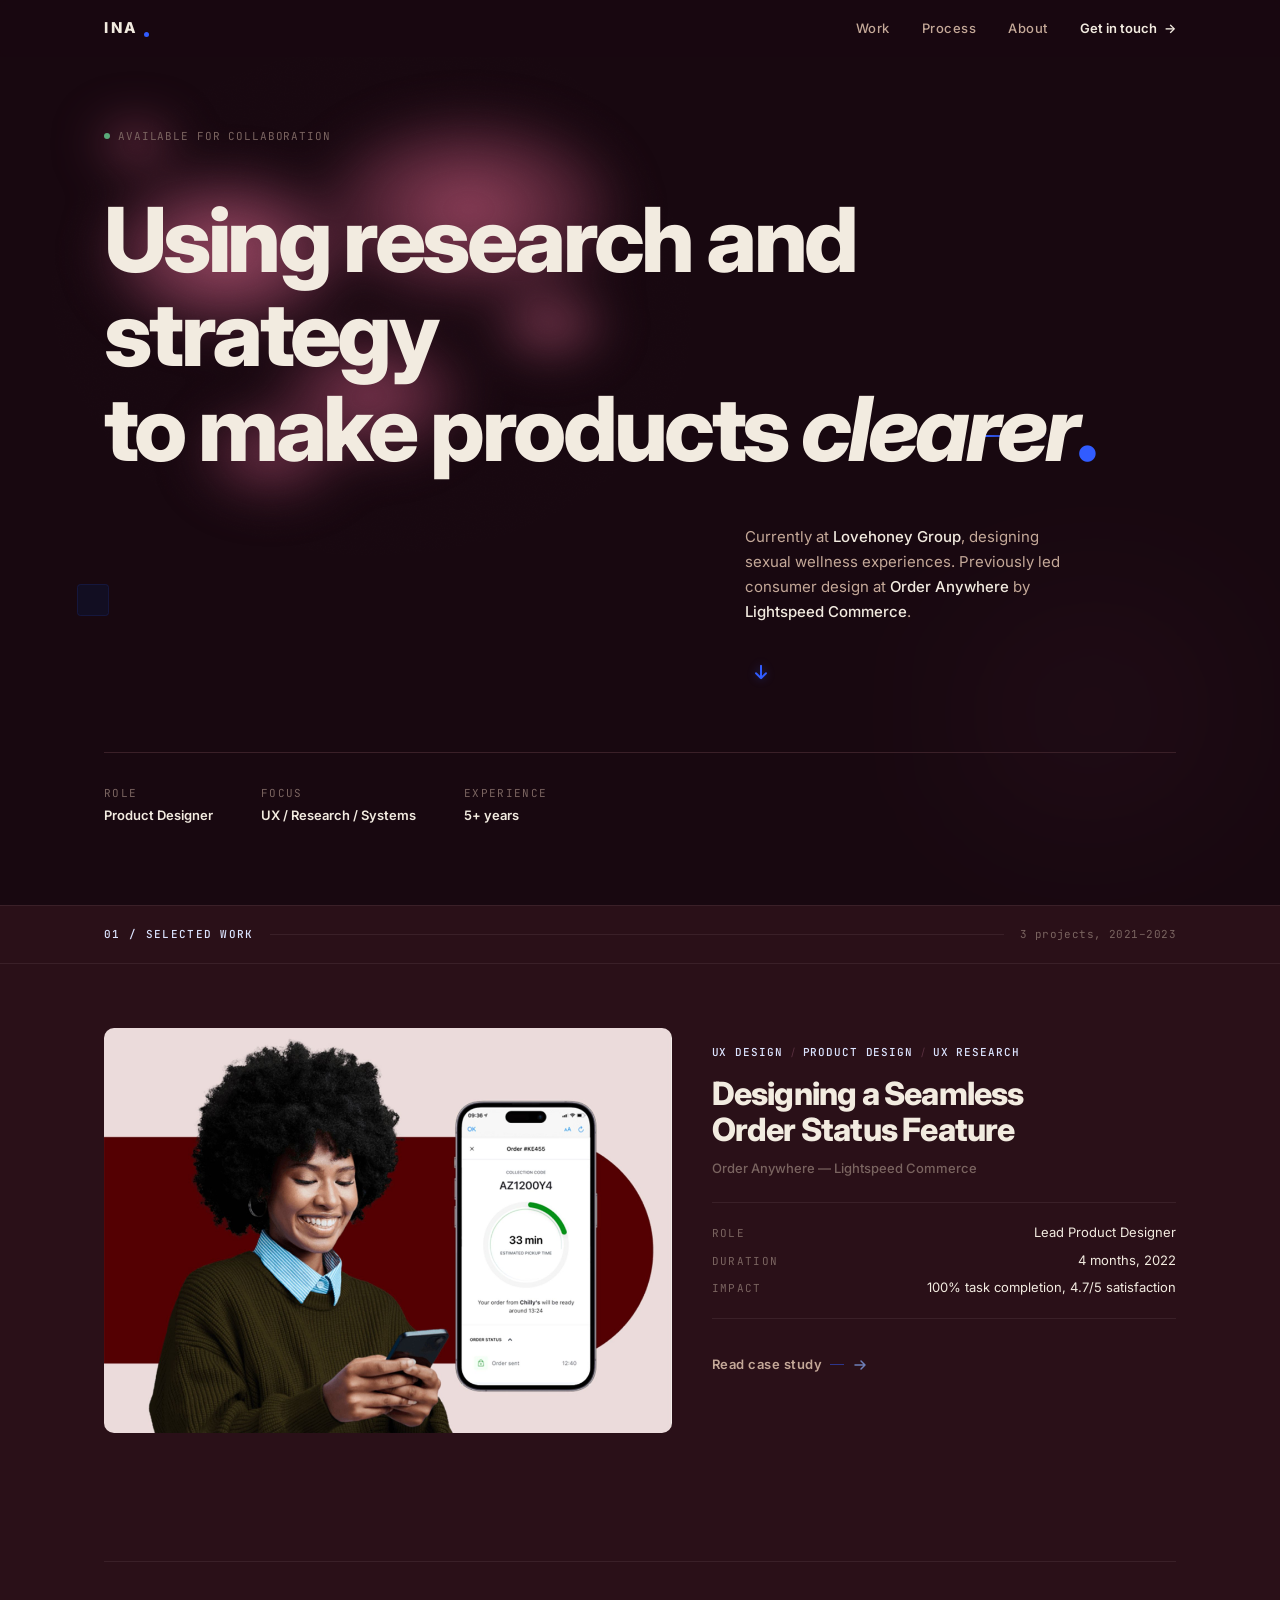
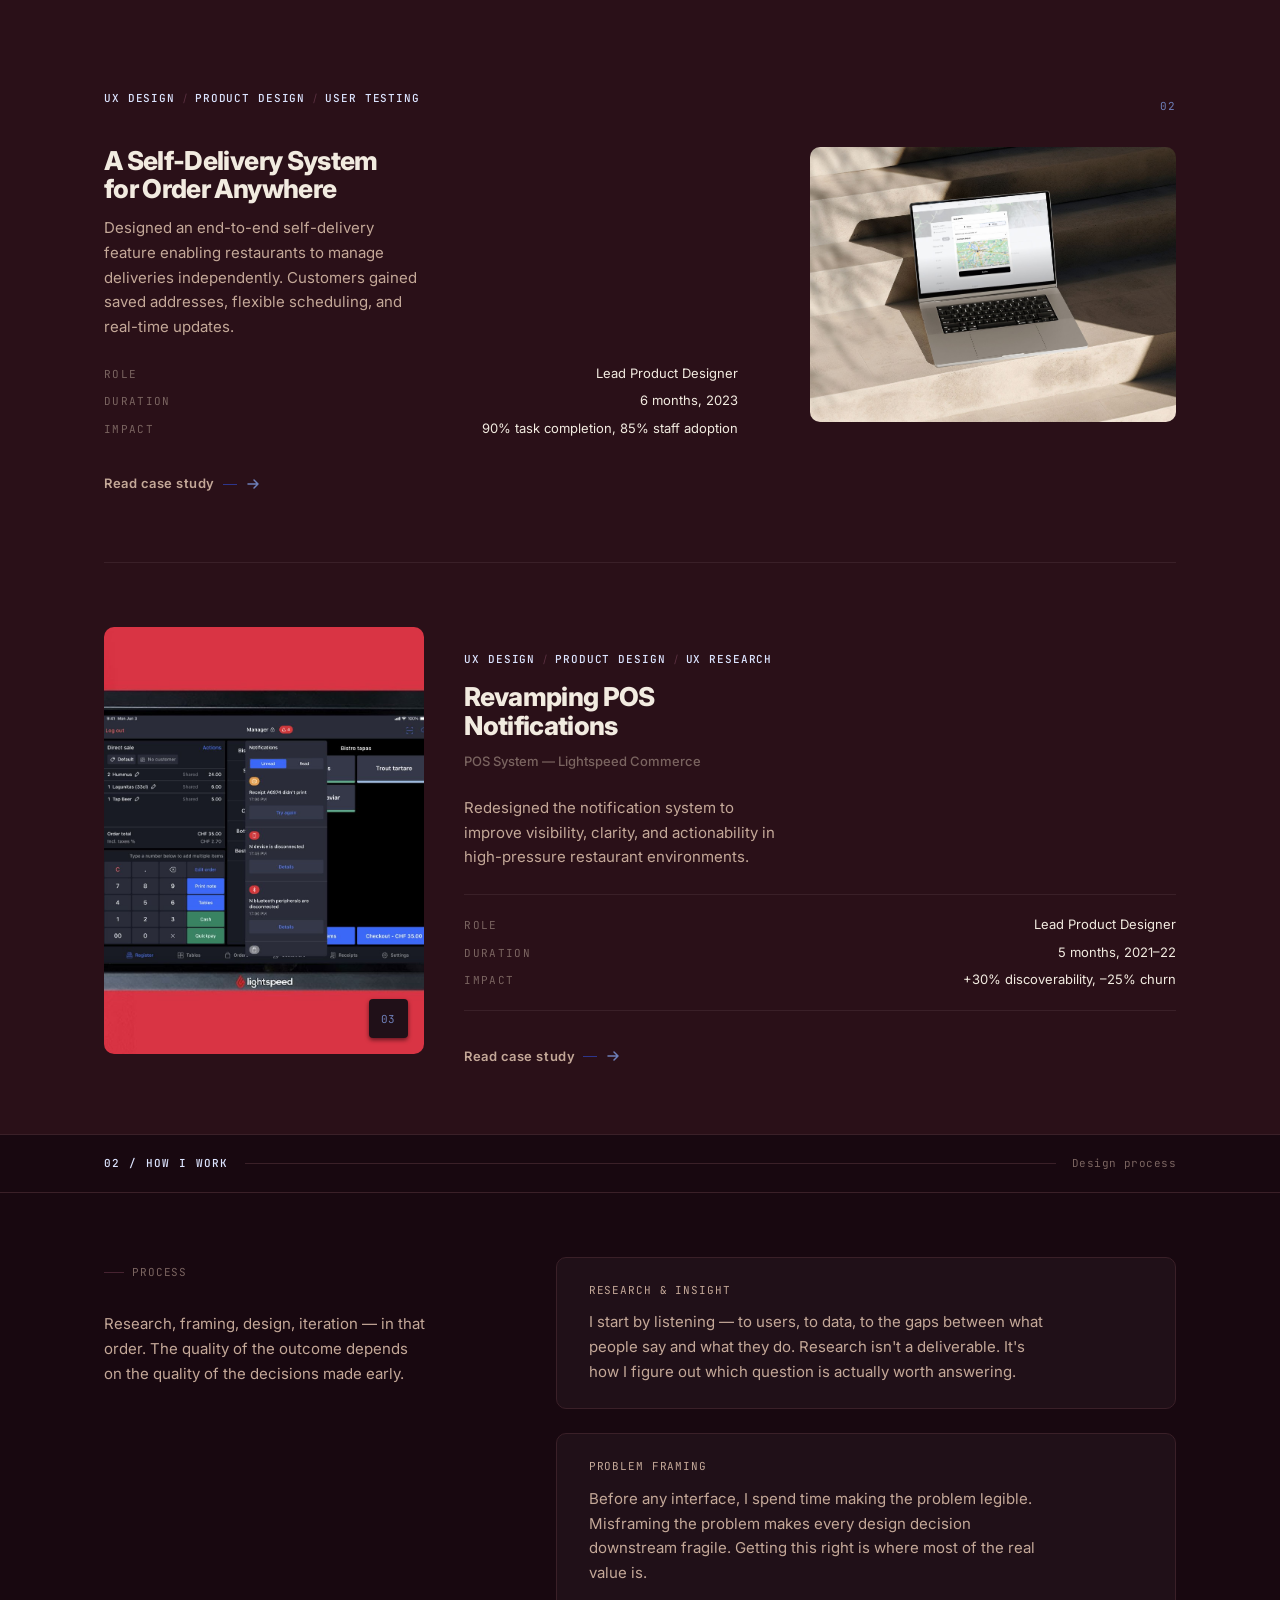
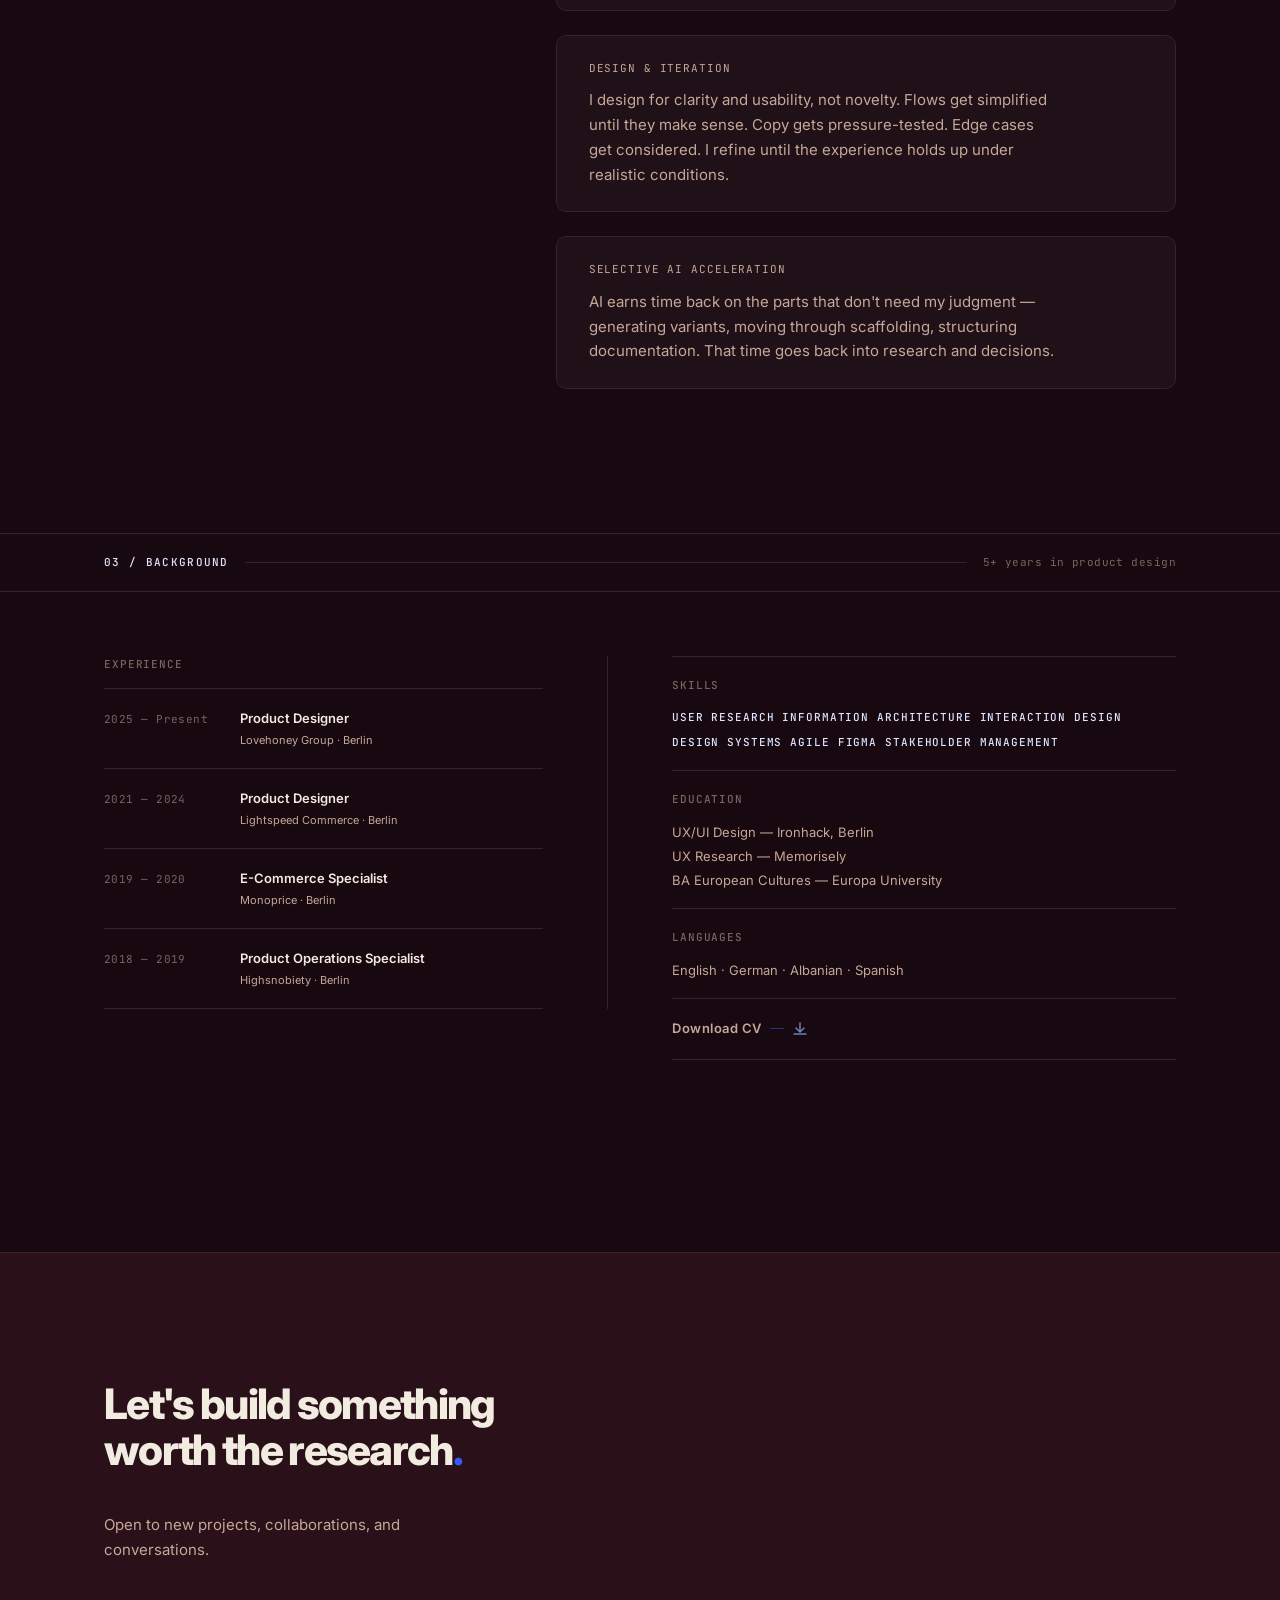
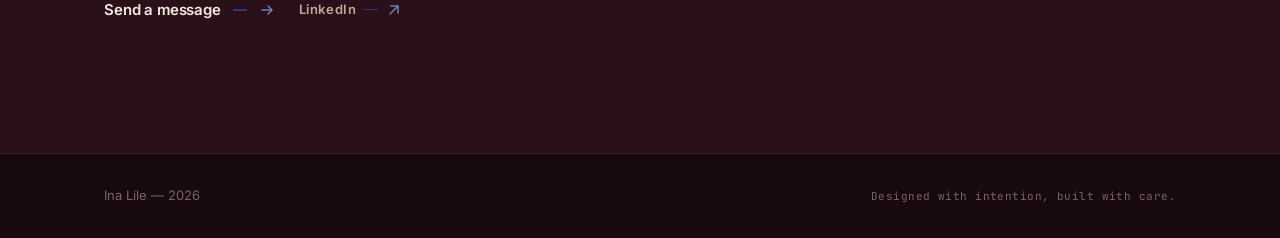
==== index.html @ 91d68808 "Improve floater visibility and restyle logo to uppercase with trailing dot - Boost opacity on tab, c" ====
<!DOCTYPE html>
<html lang="en">
<head>
  <meta charset="UTF-8" />
  <meta name="viewport" content="width=device-width, initial-scale=1.0" />
  <title>ina lile</title>
  <link rel="icon" href="data:image/svg+xml,<svg xmlns='http://www.w3.org/2000/svg' viewBox='0 0 32 32'><circle cx='16' cy='16' r='15' fill='%23315CFF'/></svg>" />
  <link rel="apple-touch-icon" href="assets/favicon.svg" />
  <link rel="stylesheet" href="css/design-system.css" />
  <link rel="stylesheet" href="css/components.css" />
  <link rel="stylesheet" href="css/layout.css" />
  <link rel="stylesheet" href="css/animations.css" />
  <link rel="preconnect" href="https://fonts.googleapis.com" />
  <link rel="preconnect" href="https://fonts.gstatic.com" crossorigin />
  <link href="https://fonts.googleapis.com/css2?family=Inter:wght@400;500;600;700;800&family=JetBrains+Mono:wght@400;500&display=swap" rel="stylesheet" />
</head>
<body>
  <!-- ============================================ -->
  <!-- NAVIGATION                                   -->
  <!-- ============================================ -->
  <nav class="nav" id="nav">
    <div class="nav__inner container">
      <a href="#hero" class="nav__logo">INA<span class="nav__logo-dot" aria-hidden="true"></span></a>
      <button class="nav__toggle" id="navToggle" aria-label="Toggle menu" aria-expanded="false">
        <span class="nav__toggle-bar"></span>
        <span class="nav__toggle-bar"></span>
        <span class="nav__toggle-bar"></span>
      </button>
      <ul class="nav__links" id="navLinks">
        <li><a href="#work" class="nav__link">Work</a></li>
        <li><a href="#workflow" class="nav__link">Process</a></li>
        <li><a href="#about" class="nav__link">About</a></li>
        <li><button class="nav__link nav__link--cta" id="navGetInTouch" type="button">Get in touch <span class="nav__arrow">&rarr;</span></button></li>
      </ul>
    </div>
  </nav>

  <!-- ============================================ -->
  <!-- HERO — Editorial Opening Spread              -->
  <!-- ============================================ -->
  <section class="hero" id="hero">
    <!-- Floating editorial elements — hero -->
    <div class="floater floater--strip" style="top: 48%; right: 18%;" data-parallax="0.5" aria-hidden="true"></div>
    <div class="floater floater--chip" style="bottom: 32%; left: 6%;" data-parallax="0.25" aria-hidden="true"></div>
    <!-- Primary atmospheric stain lives in .hero::before (layout.css) — part of the surface -->
    <!-- Secondary: faint tonal presence, lower-right, very restrained -->
    <div class="floater atm-bloom atm-bloom--secondary" style="bottom: 8%; right: 2%;" data-parallax="0.06" aria-hidden="true"></div>

    <div class="container hero__layout">

      <div class="hero__marker animate-in">
        <span class="hero__marker-dot"></span>
        <span>Available for collaboration</span>
      </div>

      <h1 class="hero__title animate-in" data-delay="1">
        Using research and strategy
        <br>to make products <em class="hero__em">clearer</em><span class="hero__punct">.</span>
      </h1>

      <div class="hero__aside animate-in" data-delay="2">
        <p class="hero__context">Currently at <span class="hero__company">Lovehoney Group</span>, designing sexual wellness experiences. Previously led consumer design at <span class="hero__company">Order Anywhere</span> by <span class="hero__company">Lightspeed Commerce</span>.</p>
        <div class="hero__cta">
          <a href="#work" class="cta-primary cta-primary--solo" aria-label="View work">
            <svg width="20" height="20" viewBox="0 0 16 16" fill="none"><path d="M3 8h10M9 4l4 4-4 4" stroke="currentColor" stroke-width="1.5" stroke-linecap="round" stroke-linejoin="round"/></svg>
          </a>
        </div>
      </div>

      <div class="hero__meta animate-in" data-delay="3">
        <div class="hero__meta-item">
          <span class="hero__meta-label">Role</span>
          <span class="hero__meta-value">Product Designer</span>
        </div>
        <div class="hero__meta-item">
          <span class="hero__meta-label">Focus</span>
          <span class="hero__meta-value">UX / Research / Systems</span>
        </div>
        <div class="hero__meta-item">
          <span class="hero__meta-label">Experience</span>
          <span class="hero__meta-value">5+ years</span>
        </div>
      </div>
    </div>
  </section>

  <!-- ============================================ -->
  <!-- SELECTED WORK                                -->
  <!-- ============================================ -->
  <section class="work" id="work" style="position: relative;">
    <!-- Floating editorial elements — work section -->
    <div class="floater floater--card" style="top: 10%; right: 6%;" data-parallax="0.3" aria-hidden="true"></div>
    <div class="floater floater--tab" style="top: 45%; left: 4%;" data-parallax="0.4" aria-hidden="true">ref.02</div>
    <!-- Atmospheric stain — work section -->
    <div class="floater atm-bloom atm-bloom--sm" style="bottom: 12%; right: -10%;" data-parallax="0.10" aria-hidden="true"></div>
    <div class="floater floater--strip" style="top: 22%; left: 2%;" data-parallax="0.45" aria-hidden="true"></div>
    <div class="floater floater--chip" style="bottom: 40%; right: 4%;" data-parallax="0.2" aria-hidden="true"></div>
    <div class="floater floater--caption" style="top: 68%; right: 5%;" data-parallax="0.3" aria-hidden="true">design / research<br>2021–2023</div>

    <!-- Section label — editorial divider -->
    <div class="section-rule">
      <div class="container section-rule__inner">
        <span class="section-rule__label">01 / Selected Work</span>
        <span class="section-rule__line"></span>
        <span class="section-rule__note">3 projects, 2021–2023</span>
      </div>
    </div>

    <!-- PROJECT A — Featured poster entry (Order Status) -->
    <div class="container">
      <article class="project project--poster animate-in" id="case-order-status">
        <div class="project__image-frame">
          <img src="assets/order-status-cover.jpg" alt="Order Status feature cover" class="project__img" loading="lazy" />
        </div>
        <div class="project__caption">
          <div class="project__taxonomy">
            <span class="tax">UX Design</span>
            <span class="tax-sep">/</span>
            <span class="tax">Product Design</span>
            <span class="tax-sep">/</span>
            <span class="tax">UX Research</span>
          </div>
          <h3 class="project__title">Designing a Seamless
            <br>Order Status Feature</h3>
          <p class="project__product">Order Anywhere — Lightspeed Commerce</p>
          <div class="project__data">
            <div class="project__data-row">
              <span class="project__data-key">Role</span>
              <span class="project__data-val">Lead Product Designer</span>
            </div>
            <div class="project__data-row">
              <span class="project__data-key">Duration</span>
              <span class="project__data-val">4 months, 2022</span>
            </div>
            <div class="project__data-row">
              <span class="project__data-key">Impact</span>
              <span class="project__data-val">100% task completion, 4.7/5 satisfaction</span>
            </div>
          </div>
          <button class="cta-read" data-case="order-status">
            <span>Read case study</span>
            <span class="cta-read__rule" aria-hidden="true"></span>
            <svg width="16" height="16" viewBox="0 0 16 16" fill="none"><path d="M3 8h10M9 4l4 4-4 4" stroke="currentColor" stroke-width="1.5" stroke-linecap="round" stroke-linejoin="round"/></svg>
          </button>
        </div>
      </article>
    </div>

    <div class="container"><hr class="rule" /></div>

    <!-- Tonal band — archive entries -->
    <div class="band">
      <div class="container">

        <!-- PROJECT B — Archive entry (Self-Delivery) -->
        <article class="project project--archive animate-in" id="case-self-delivery">
          <div class="project__archive-header">
            <div class="project__taxonomy">
              <span class="tax">UX Design</span>
              <span class="tax-sep">/</span>
              <span class="tax">Product Design</span>
              <span class="tax-sep">/</span>
              <span class="tax">User Testing</span>
            </div>
            <span class="project__index">02</span>
          </div>
          <div class="project__archive-body">
            <div class="project__archive-text">
              <h3 class="project__title project__title--md">A Self-Delivery System
                <br>for Order Anywhere</h3>
              <p class="project__summary">Designed an end-to-end self-delivery feature enabling restaurants to manage deliveries independently. Customers gained saved addresses, flexible scheduling, and real-time updates.</p>
              <div class="project__data project__data--inline">
                <div class="project__data-row">
                  <span class="project__data-key">Role</span>
                  <span class="project__data-val">Lead Product Designer</span>
                </div>
                <div class="project__data-row">
                  <span class="project__data-key">Duration</span>
                  <span class="project__data-val">6 months, 2023</span>
                </div>
                <div class="project__data-row">
                  <span class="project__data-key">Impact</span>
                  <span class="project__data-val">90% task completion, 85% staff adoption</span>
                </div>
              </div>
              <button class="cta-read" data-case="self-delivery">
                <span>Read case study</span>
                <span class="cta-read__rule" aria-hidden="true"></span>
                <svg width="16" height="16" viewBox="0 0 16 16" fill="none"><path d="M3 8h10M9 4l4 4-4 4" stroke="currentColor" stroke-width="1.5" stroke-linecap="round" stroke-linejoin="round"/></svg>
              </button>
            </div>
            <div class="project__archive-image">
              <img src="assets/self-delivery-cover.jpg" alt="Self-delivery system cover" class="project__img" loading="lazy" />
            </div>
          </div>
        </article>

        <hr class="rule" />

        <!-- PROJECT C — Editorial offset entry (POS Notifications) -->
        <article class="project project--editorial animate-in" id="case-pos-notifications">
          <div class="project__editorial-image">
            <img src="assets/pos-notifications-cover.jpg" alt="POS notifications redesign cover" class="project__img" loading="lazy" />
            <div class="project__editorial-overlay">
              <span class="project__index">03</span>
            </div>
          </div>
          <div class="project__editorial-content">
            <div class="project__taxonomy">
              <span class="tax">UX Design</span>
              <span class="tax-sep">/</span>
              <span class="tax">Product Design</span>
              <span class="tax-sep">/</span>
              <span class="tax">UX Research</span>
            </div>
            <h3 class="project__title project__title--md">Revamping POS
              <br>Notifications</h3>
            <p class="project__product">POS System — Lightspeed Commerce</p>
            <p class="project__summary">Redesigned the notification system to improve visibility, clarity, and actionability in high-pressure restaurant environments.</p>
            <div class="project__data">
              <div class="project__data-row">
                <span class="project__data-key">Role</span>
                <span class="project__data-val">Lead Product Designer</span>
              </div>
              <div class="project__data-row">
                <span class="project__data-key">Duration</span>
                <span class="project__data-val">5 months, 2021–22</span>
              </div>
              <div class="project__data-row">
                <span class="project__data-key">Impact</span>
                <span class="project__data-val">+30% discoverability, –25% churn</span>
              </div>
            </div>
            <button class="cta-read" data-case="pos-notifications">
              <span>Read case study</span>
              <span class="cta-read__rule" aria-hidden="true"></span>
              <svg width="16" height="16" viewBox="0 0 16 16" fill="none"><path d="M3 8h10M9 4l4 4-4 4" stroke="currentColor" stroke-width="1.5" stroke-linecap="round" stroke-linejoin="round"/></svg>
            </button>
          </div>
        </article>

      </div>
    </div>
  </section>

  <!-- ============================================ -->
  <!-- CASE STUDY MODALS                            -->
  <!-- ============================================ -->
  <!-- Order Status Case Study -->
  <div class="modal" id="modal-order-status" aria-hidden="true">
    <div class="modal__backdrop"></div>
    <div class="modal__container">
      <!-- Cover Image -->
      <div class="case-study__cover">
        <img src="assets/order-status-cover.jpg" alt="Order Status feature cover showing mobile ordering interface" loading="lazy" />
      </div>
      <button class="modal__close" aria-label="Close">
        <svg width="24" height="24" viewBox="0 0 24 24" fill="none"><path d="M18 6L6 18M6 6l12 12" stroke="currentColor" stroke-width="2" stroke-linecap="round"/></svg>
      </button>
      <article class="case-study">
        <header class="case-study__header">
          <div class="case-study__header-tags">
            <span class="tag tag--pink">UX Design</span>
            <span class="tag tag--blue">Product Design</span>
            <span class="tag tag--neutral">UX Research</span>
            <span class="tag tag--neutral">User Testing</span>
          </div>
          <h2 class="case-study__title">Designing a Seamless 'Order Status' Feature</h2>
          <p class="case-study__product">Order Anywhere — Lightspeed Commerce</p>
          <div class="case-study__meta-grid">
            <div class="case-study__meta-item">
              <span class="case-study__meta-label">Role</span>
              <span class="case-study__meta-value">Lead Product Designer</span>
            </div>
            <div class="case-study__meta-item">
              <span class="case-study__meta-label">Timeline</span>
              <span class="case-study__meta-value">4 months (Mar–Jul 2022)</span>
            </div>
          </div>
        </header>

        <section class="case-study__section">
          <h3 class="case-study__section-title">
            <span class="case-study__section-mark" aria-hidden="true"></span> Project Overview
          </h3>
          <div class="case-study__card">
            <p>The Order Anywhere platform lacked an intuitive way to communicate order status for table orders and pickups. Customers were frustrated with limited updates via email, leading to uncertainty and frequent inquiries. The new Order Status feature provides customers with clear, estimated order updates directly through the platform, enhancing transparency and confidence in the ordering process.</p>
            <h4>Key Goals</h4>
            <ul class="case-study__findings">
              <li>Provide clear order updates to reduce uncertainty.</li>
              <li>Enable users to track their order status via intuitive visual indicators.</li>
              <li>Improve operational efficiency by dynamically aligning updates with merchant-entered data.</li>
            </ul>
            <p><strong>Why This Matters:</strong> Empowering customers with timely updates builds trust, enhances the ordering experience, and drives satisfaction.</p>
          </div>
        </section>

        <section class="case-study__section">
          <h3 class="case-study__section-title">
            <span class="case-study__section-mark" aria-hidden="true"></span> Problem Statement
          </h3>
          <div class="case-study__card">
            <p>Customers struggled with uncertainty about their order status due to vague email updates that were often delayed or overlooked. This lack of transparency led to customer dissatisfaction and operational inefficiencies, with staff handling frequent inquiries about order readiness.</p>
          </div>
        </section>

        <section class="case-study__section">
          <h3 class="case-study__section-title">
            <span class="case-study__section-mark" aria-hidden="true"></span> How Might We
          </h3>
          <div class="case-study__card case-study__card--accent">
            <p><em>How might we design an intuitive, estimate-based Order Status feature that provides clarity and transparency for customers and improves restaurant operational efficiency?</em></p>
          </div>
        </section>

        <section class="case-study__section">
          <h3 class="case-study__section-title">
            <span class="case-study__section-mark" aria-hidden="true"></span> Research
          </h3>
          <div class="case-study__card">
            <p>To ensure a consumer-centered design process, the following methodologies were employed:</p>
            <div class="case-study__process-grid">
              <div class="process-step">
                <span class="process-step__number">01</span>
                <h4 class="process-step__title">Semi-Structured Interviews</h4>
                <p>Conducted one-on-one interviews with 10 participants representing regular users of table ordering and pickup services. Allowed for in-depth exploration of user pain points, behaviors, and expectations while providing flexibility to probe specific areas of interest.</p>
              </div>
              <div class="process-step">
                <span class="process-step__number">02</span>
                <h4 class="process-step__title">Behavioral Analysis</h4>
                <p>Observed user interaction patterns with existing order status systems through contextual scenarios. Helped identify gaps in current solutions, such as delayed email notifications or unclear status indicators, and provided insights into natural user behavior.</p>
              </div>
            </div>
          </div>
          <div class="case-study__insights">
            <h4 class="case-study__insights-title">Key Insights</h4>
            <ul class="case-study__insights-list">
              <li><strong>Frustration with Uncertainty:</strong> Users felt anxious about not knowing when their orders would be ready, particularly during busy hours. Many cited that delayed or missed email notifications worsened their experience.</li>
              <li><strong>Preference for In-Platform Updates:</strong> Participants preferred receiving updates directly on the ordering platform rather than relying on email. Notifications with estimated timelines were favored to reduce inquiries and provide clarity.</li>
              <li><strong>Simplicity and Transparency:</strong> Clear visual indicators, such as progress bars or status labels, were widely requested. Users valued concise, approachable language like "approx. 15 minutes" to manage expectations.</li>
            </ul>
          </div>
        </section>

        <section class="case-study__section">
          <h3 class="case-study__section-title">
            <span class="case-study__section-mark" aria-hidden="true"></span> Competitor Analysis
          </h3>
          <div class="case-study__card">
            <p>This SWOT analysis focuses on the order status feature for it is critical to customer satisfaction, operational efficiency, and competitive differentiation in the food delivery market.</p>
          </div>
          <div class="case-study__image">
            <img src="assets/order-status-competitor.jpg" alt="SWOT competitor analysis of order status features across food delivery platforms" loading="lazy" />
          </div>
        </section>

        <section class="case-study__section">
          <h3 class="case-study__section-title">
            <span class="case-study__section-mark" aria-hidden="true"></span> User Flow Mapping
          </h3>
          <div class="case-study__card">
            <p>Mapped the user flow for table orders and pickups, focusing on:</p>
            <ul class="case-study__findings">
              <li><strong>Order Confirmation:</strong> Customer receives estimated time for preparation.</li>
              <li><strong>Preparation Stage:</strong> Progress bar updates based on milestones.</li>
              <li><strong>Ready for Pickup/Table:</strong> Clear notification when the order is ready.</li>
            </ul>
          </div>
          <div class="case-study__image">
            <img src="assets/order-status-userflow.png" alt="User flow mapping for order status tracking" loading="lazy" />
          </div>
        </section>

        <section class="case-study__section">
          <h3 class="case-study__section-title">
            <span class="case-study__section-mark" aria-hidden="true"></span> Hi-Fi Designs
          </h3>
          <div class="case-study__image">
            <img src="assets/order-status-hifi.png" alt="Order Status hi-fi screens showing in-platform progress indicators" loading="lazy" />
          </div>
          <p class="case-study__image-caption">Order Status within the platform</p>
          <div class="case-study__image">
            <img src="assets/order-status-email.png" alt="Order status email notification designs" loading="lazy" />
          </div>
          <p class="case-study__image-caption">Email Notifications</p>
          <div class="case-study__card case-study__card--accent">
            <h4>How Research Shaped Design Goals</h4>
            <ul class="case-study__findings">
              <li>Semi-structured interviews revealed that vague and delayed updates were the biggest source of dissatisfaction, leading to the incorporation of <strong>clear, in-platform progress indicators</strong>.</li>
              <li>Behavioral analysis highlighted the need for <strong>intuitive interfaces</strong> that provide quick access to updates without requiring excessive navigation.</li>
              <li>Competitor benchmarking underscored the importance of <strong>visual feedback</strong> and <strong>managing expectations</strong> through language like "approx. 10–15 minutes" to foster user confidence.</li>
            </ul>
          </div>
        </section>

        <section class="case-study__section">
          <h3 class="case-study__section-title">
            <span class="case-study__section-mark" aria-hidden="true"></span> User Testing
          </h3>
          <div class="case-study__card">
            <p><strong>Objective:</strong> To validate the Order Status feature's usability, focusing on navigation, clarity of estimated timelines, and overall user satisfaction.</p>
            <h4>Methodology</h4>
            <ul class="case-study__findings">
              <li><strong>Participants:</strong> 8 tech-savvy users familiar with table ordering and pickup platforms.</li>
              <li><strong>Tasks:</strong> Locate order status, interpret progress indicators, and respond to notifications.</li>
              <li><strong>Tools:</strong> Conducted via Maze, capturing qualitative and quantitative feedback.</li>
            </ul>
          </div>
          <div class="case-study__stats">
            <div class="stat">
              <span class="stat__value">100%</span>
              <span class="stat__label">Task Completion Rate</span>
            </div>
            <div class="stat">
              <span class="stat__value">4.7/5</span>
              <span class="stat__label">Satisfaction Score</span>
            </div>
          </div>
          <div class="case-study__insights">
            <h4 class="case-study__insights-title">Key Findings</h4>
            <ul class="case-study__insights-list">
              <li><strong>Progress Indicators:</strong> Provided clarity on order stages, reducing user anxiety.</li>
              <li><strong>Estimated Timelines:</strong> Managed expectations with approximate times, though users requested brief explanations for accuracy.</li>
              <li><strong>Notifications:</strong> Timely in-platform updates were well-received; as well as email notifications for critical updates.</li>
              <li><strong>Navigation:</strong> Intuitive design made status easy to locate, with suggestions for tooltips to help first-time users.</li>
            </ul>
          </div>
        </section>

        <section class="case-study__section">
          <h3 class="case-study__section-title">
            <span class="case-study__section-mark" aria-hidden="true"></span> Project Outcomes
          </h3>
          <div class="case-study__card">
            <p>The redesigned Order Status feature achieved significant improvements:</p>
            <ul class="case-study__findings">
              <li><strong>Improved Transparency:</strong> Customers gained clear visibility into their order progress through intuitive progress indicators and estimated timelines.</li>
              <li><strong>Reduced Inquiries:</strong> Proactive updates significantly minimized customer questions about order readiness.</li>
              <li><strong>Enhanced User Satisfaction:</strong> Users appreciated the clarity, simplicity, and timeliness of the new Order Status feature.</li>
            </ul>
          </div>
        </section>

        <section class="case-study__section">
          <h3 class="case-study__section-title">
            <span class="case-study__section-mark" aria-hidden="true"></span> Reflections
          </h3>
          <div class="case-study__card case-study__card--subtle">
            <p>This project highlighted the importance of aligning user needs with clear, actionable design solutions. By emphasizing transparency and simplicity, we addressed key frustrations and improved the overall ordering experience. Future iterations could explore predictive notifications and optional push alerts to further enhance usability and customer satisfaction.</p>
          </div>
        </section>
      </article>
    </div>
  </div>

  <!-- Self-Delivery Case Study -->
  <div class="modal" id="modal-self-delivery" aria-hidden="true">
    <div class="modal__backdrop"></div>
    <div class="modal__container">
      <!-- Cover Image -->
      <div class="case-study__cover">
        <img src="assets/self-delivery-cover.jpg" alt="Self-delivery system cover showing devices mockup" loading="lazy" />
      </div>
      <button class="modal__close" aria-label="Close">
        <svg width="24" height="24" viewBox="0 0 24 24" fill="none"><path d="M18 6L6 18M6 6l12 12" stroke="currentColor" stroke-width="2" stroke-linecap="round"/></svg>
      </button>
      <article class="case-study">
        <header class="case-study__header">
          <div class="case-study__header-tags">
            <span class="tag tag--pink">UX Design</span>
            <span class="tag tag--blue">Product Design</span>
            <span class="tag tag--neutral">UX Research</span>
            <span class="tag tag--neutral">User Testing</span>
          </div>
          <h2 class="case-study__title">A Self-Delivery System for Order Anywhere</h2>
          <p class="case-study__product">Order Anywhere — Lightspeed Commerce</p>
          <div class="case-study__meta-grid">
            <div class="case-study__meta-item">
              <span class="case-study__meta-label">Role</span>
              <span class="case-study__meta-value">Lead Product Designer</span>
            </div>
            <div class="case-study__meta-item">
              <span class="case-study__meta-label">Timeline</span>
              <span class="case-study__meta-value">6 months (Jun–Nov 2023)</span>
            </div>
          </div>
        </header>

        <section class="case-study__section">
          <h3 class="case-study__section-title">
            <span class="case-study__section-mark" aria-hidden="true"></span> Project Overview
          </h3>
          <div class="case-study__card">
            <p>Third-party delivery services often impose high costs and limit restaurants' control over operations, negatively impacting profit margins and customer experiences. This project aimed to design a self-delivery feature for Order Anywhere, enabling restaurants to independently manage their deliveries while offering customers personalized and flexible delivery options, such as saved addresses and scheduled deliveries.</p>
            <h4>Key Goals</h4>
            <ul class="case-study__findings">
              <li><strong>Reduce Costs:</strong> Enable restaurants to eliminate reliance on third-party platforms and retain more revenue.</li>
              <li><strong>Improve Customer Experience:</strong> Provide tailored delivery options, such as saved addresses and scheduling.</li>
              <li><strong>Increase Control:</strong> Allow restaurants to define delivery ranges, fees, and timelines for consistent service.</li>
              <li><strong>Simplify Use:</strong> Ensure the system is intuitive for both restaurant staff and customers.</li>
            </ul>
            <p>By addressing these pain points, the self-delivery feature strengthens restaurant profitability, builds trust with customers, and creates a seamless ordering experience.</p>
          </div>
        </section>

        <section class="case-study__section">
          <h3 class="case-study__section-title">
            <span class="case-study__section-mark" aria-hidden="true"></span> Problem Statement
          </h3>
          <div class="case-study__card">
            <p>Restaurants relying on third-party delivery services face significant challenges that erode profitability and customer trust. Customers, in turn, encounter inconsistent service and lack the personalized options — such as saved addresses and flexible scheduling — that modern diners expect.</p>
          </div>
        </section>

        <section class="case-study__section">
          <h3 class="case-study__section-title">
            <span class="case-study__section-mark" aria-hidden="true"></span> How Might We
          </h3>
          <div class="case-study__card case-study__card--accent">
            <p><em>How might we create an intuitive and efficient self-delivery feature that empowers restaurant owners to manage deliveries while enhancing customer convenience with personalized options and flexible scheduling?</em></p>
          </div>
        </section>

        <section class="case-study__section">
          <h3 class="case-study__section-title">
            <span class="case-study__section-mark" aria-hidden="true"></span> Research
          </h3>
          <div class="case-study__card">
            <p>To design a self-delivery feature tailored to both restaurant and customer needs, we employed the following research methods:</p>
            <div class="case-study__process-grid">
              <div class="process-step">
                <span class="process-step__number">01</span>
                <h4 class="process-step__title">Stakeholder Interviews</h4>
                <p>Restaurant owners and managers. Identified operational challenges with third-party platforms, including high fees, lack of delivery control, and customer dissatisfaction.</p>
              </div>
              <div class="process-step">
                <span class="process-step__number">02</span>
                <h4 class="process-step__title">Customer Surveys</h4>
                <p>60 frequent users of online food ordering platforms. Explored preferences for delivery features, such as saved addresses, scheduling, and communication directly from restaurants.</p>
              </div>
            </div>
          </div>
          <div class="case-study__insights">
            <h4 class="case-study__insights-title">Key Findings</h4>
            <ul class="case-study__insights-list">
              <li><strong>Restaurant Insights:</strong> High fees from third-party platforms heavily impact profits. Restaurants need greater autonomy over delivery timelines, fees, and customer interactions.</li>
              <li><strong>Customer Insights:</strong> 70% wanted saved address functionality for faster checkout. 65% valued flexible delivery scheduling to suit their availability. 80% preferred direct updates from the restaurant instead of relying on third-party systems.</li>
            </ul>
            <div class="case-study__stats case-study__stats--inline">
              <div class="stat stat--small">
                <span class="stat__value">70%</span>
                <span class="stat__label">Wanted saved addresses</span>
              </div>
              <div class="stat stat--small">
                <span class="stat__value">65%</span>
                <span class="stat__label">Valued flexible scheduling</span>
              </div>
              <div class="stat stat--small">
                <span class="stat__value">80%</span>
                <span class="stat__label">Preferred direct updates</span>
              </div>
            </div>
          </div>
        </section>

        <section class="case-study__section">
          <h3 class="case-study__section-title">
            <span class="case-study__section-mark" aria-hidden="true"></span> Competitor Analysis
          </h3>
          <div class="case-study__card">
            <p>Leading platforms such as Uber Eats and DoorDash were evaluated to uncover best practices and identify gaps in delivery workflows and customer experience, informing the design of a more tailored and efficient solution.</p>
          </div>
          <div class="case-study__image">
            <img src="assets/self-delivery-competitor.jpg" alt="Competitor analysis of delivery platforms including Uber Eats and DoorDash" loading="lazy" />
          </div>
        </section>

        <section class="case-study__section">
          <h3 class="case-study__section-title">
            <span class="case-study__section-mark" aria-hidden="true"></span> User Flow Mapping
          </h3>
          <div class="case-study__card">
            <p>Mapped the user journey for both restaurant staff and consumers, ensuring seamless integration and clarity:</p>
            <ul class="case-study__findings">
              <li><strong>Restaurant Staff Workflow:</strong> Designed the process for managing self-delivery, including enabling the feature, setting delivery ranges, pricing, and providing status updates.</li>
              <li><strong>Consumer Experience Flow:</strong> Focused on the customer's journey from order placement to delivery, emphasizing features like saved addresses, scheduling, and status notifications.</li>
            </ul>
          </div>
          <div class="case-study__image">
            <img src="assets/self-delivery-admin-flow.jpg" alt="Restaurant admin user flow for self-delivery management" loading="lazy" />
          </div>
          <p class="case-study__image-caption">Restaurant admin flow</p>
          <div class="case-study__image">
            <img src="assets/self-delivery-consumer-flow.jpg" alt="Consumer user flow for ordering with self-delivery" loading="lazy" />
          </div>
          <p class="case-study__image-caption">Consumer flow</p>
        </section>

        <section class="case-study__section">
          <h3 class="case-study__section-title">
            <span class="case-study__section-mark" aria-hidden="true"></span> Hi-Fi Designs
          </h3>
          <p class="case-study__subsection-label">For restaurants</p>
          <div class="case-study__image-grid">
            <img src="assets/self-delivery-hifi.png" alt="Restaurant self-delivery admin hi-fi design" loading="lazy" />
            <img src="assets/self-delivery-restaurant-hifi-2.png" alt="Restaurant self-delivery configuration hi-fi design" loading="lazy" />
          </div>
          <p class="case-study__subsection-label">For consumers</p>
          <div class="case-study__image-grid">
            <img src="assets/self-delivery-consumer-hifi-1.png" alt="Consumer delivery ordering screen" loading="lazy" />
            <img src="assets/self-delivery-consumer-hifi-2.png" alt="Consumer delivery address selection" loading="lazy" />
          </div>
          <div class="case-study__image-grid">
            <img src="assets/self-delivery-consumer-hifi-3.png" alt="Consumer delivery scheduling screen" loading="lazy" />
            <img src="assets/self-delivery-consumer-hifi-4.png" alt="Consumer delivery status tracking screen" loading="lazy" />
          </div>
        </section>

        <section class="case-study__section">
          <h3 class="case-study__section-title">
            <span class="case-study__section-mark" aria-hidden="true"></span> User Testing
          </h3>
          <div class="case-study__card">
            <h4>Consumer-Side Testing</h4>
            <p><strong>Methods:</strong></p>
            <ul class="case-study__findings">
              <li><strong>Task-Based Testing:</strong> 10 consumers familiar with online food delivery platforms. Scenarios included saving addresses for future orders, scheduling deliveries for specific times, and switching between pickup and delivery options.</li>
              <li><strong>Think-Aloud Protocol:</strong> Participants verbalized their thoughts while interacting with the prototype to identify pain points and validate usability.</li>
            </ul>
            <p><strong>Key Findings:</strong></p>
            <ul class="case-study__findings">
              <li><strong>Ease of Navigation:</strong> 90% of participants completed tasks smoothly, praising the intuitive design.</li>
              <li><strong>Saved Addresses:</strong> 75% found this feature significantly reduced checkout time and improved convenience.</li>
              <li><strong>Estimated Timelines:</strong> Users valued approximate delivery times but wanted explanations for accuracy (e.g., "based on current workload").</li>
            </ul>
          </div>
          <div class="case-study__card">
            <h4>Restaurant Staff Testing</h4>
            <p><strong>Methods:</strong></p>
            <ul class="case-study__findings">
              <li><strong>Task-Based Testing:</strong> 6 restaurant staff members, including managers and delivery coordinators. Scenarios included enabling self-delivery, setting delivery ranges, adjusting delivery times dynamically, and managing notifications.</li>
              <li><strong>Observation Sessions:</strong> Monitored staff interactions with the prototype in simulated workflow scenarios to assess operational fit and ease of use.</li>
            </ul>
            <p><strong>Key Findings:</strong></p>
            <ul class="case-study__findings">
              <li><strong>Feature Enablement:</strong> Staff appreciated the straightforward process for enabling self-delivery and configuring settings.</li>
              <li><strong>Delivery Configuration:</strong> The ability to set custom delivery ranges, prices, and estimated times provided flexibility, but some staff suggested tooltips for first-time users.</li>
              <li><strong>Ease of Use:</strong> 85% found the interface simple and intuitive, reducing the need for extensive training.</li>
              <li><strong>Dynamic Adjustments:</strong> Real-time adjustment options for delivery times were praised, especially during peak hours.</li>
            </ul>
          </div>
        </section>

        <section class="case-study__section">
          <h3 class="case-study__section-title">
            <span class="case-study__section-mark" aria-hidden="true"></span> Project Outcomes
          </h3>
          <div class="case-study__card">
            <p>The self-delivery feature addressed key challenges, enabling restaurants to reduce third-party reliance, retain more revenue, and streamline operations. Consumers benefited from saved addresses, flexible scheduling, and real-time updates, enhancing convenience and satisfaction. Restaurant staff gained tools for managing delivery settings and timelines efficiently.</p>
          </div>
        </section>

        <section class="case-study__section">
          <h3 class="case-study__section-title">
            <span class="case-study__section-mark" aria-hidden="true"></span> Reflections
          </h3>
          <div class="case-study__card case-study__card--subtle">
            <p>This project underscored the importance of designing for both operational efficiency and user convenience. Flexible delivery tools and clear communication features were key to its success. Future iterations could explore predictive timelines and enhanced analytics for further optimization.</p>
          </div>
        </section>
      </article>
    </div>
  </div>

  <!-- POS Notifications Case Study -->
  <div class="modal" id="modal-pos-notifications" aria-hidden="true">
    <div class="modal__backdrop"></div>
    <div class="modal__container">
      <!-- Cover Image -->
      <div class="case-study__cover">
        <img src="assets/pos-notifications-cover.jpg" alt="POS notifications redesign cover showing notification system" loading="lazy" />
      </div>
      <button class="modal__close" aria-label="Close">
        <svg width="24" height="24" viewBox="0 0 24 24" fill="none"><path d="M18 6L6 18M6 6l12 12" stroke="currentColor" stroke-width="2" stroke-linecap="round"/></svg>
      </button>
      <article class="case-study">
        <header class="case-study__header">
          <div class="case-study__header-tags">
            <span class="tag tag--pink">UX Design</span>
            <span class="tag tag--blue">Product Design</span>
            <span class="tag tag--neutral">UX Research</span>
            <span class="tag tag--neutral">User Testing</span>
          </div>
          <h2 class="case-study__title">Revamping POS Notifications</h2>
          <p class="case-study__product">POS System — Lightspeed Commerce</p>
          <div class="case-study__meta-grid">
            <div class="case-study__meta-item">
              <span class="case-study__meta-label">Role</span>
              <span class="case-study__meta-value">Lead Product Designer</span>
            </div>
            <div class="case-study__meta-item">
              <span class="case-study__meta-label">Timeline</span>
              <span class="case-study__meta-value">5 months (Dec 2021–Apr 2022)</span>
            </div>
          </div>
        </header>

        <section class="case-study__section">
          <h3 class="case-study__section-title">
            <span class="case-study__section-mark" aria-hidden="true"></span> Project Overview
          </h3>
          <div class="case-study__card">
            <p>In the fast-paced service industry, effective communication is critical for seamless operations. Lightspeed POS's notification system faced challenges in discoverability and usability, resulting in missed alerts for critical issues like printer errors and connectivity disruptions.</p>
            <p>To address these issues, we redesigned the notification system to provide:</p>
            <ul class="case-study__findings">
              <li><strong>Improved Visibility:</strong> A prominent notification icon for real-time alerts.</li>
              <li><strong>Clear Messaging:</strong> Simplified, actionable notifications.</li>
              <li><strong>Interactive Elements:</strong> Direct-action options for quick issue resolution.</li>
            </ul>
            <p><strong>Why This Matters:</strong> Enhancing the notification system empowers users, improves operational efficiency, and positions Lightspeed POS as a trusted tool in high-pressure environments.</p>
          </div>
        </section>

        <section class="case-study__section">
          <h3 class="case-study__section-title">
            <span class="case-study__section-mark" aria-hidden="true"></span> Problem Statement
          </h3>
          <div class="case-study__card">
            <p>The notification system failed to support users effectively due to:</p>
            <ul class="case-study__findings">
              <li><strong>Low Discoverability:</strong> Users were unaware of its existence.</li>
              <li><strong>Ambiguous Icons:</strong> Confusing iconography delayed actions.</li>
              <li><strong>Missed Alerts:</strong> Critical operational issues went unnoticed.</li>
              <li><strong>Inefficient Workflows:</strong> Users struggled to respond to issues promptly, leading to downtime and service disruptions.</li>
            </ul>
          </div>
        </section>

        <section class="case-study__section">
          <h3 class="case-study__section-title">
            <span class="case-study__section-mark" aria-hidden="true"></span> How Might We
          </h3>
          <div class="case-study__card case-study__card--accent">
            <p><em>How might we design an intuitive and actionable notification system that ensures critical alerts are easily discovered, understood, and acted upon to enhance operational efficiency in high-pressure environments?</em></p>
          </div>
        </section>

        <section class="case-study__section">
          <h3 class="case-study__section-title">
            <span class="case-study__section-mark" aria-hidden="true"></span> Research
          </h3>
          <div class="case-study__card">
            <h4>User Research</h4>
            <p>To understand user pain points and needs, I employed the following methods:</p>
            <div class="case-study__process-grid">
              <div class="process-step">
                <span class="process-step__number">01</span>
                <h4 class="process-step__title">Contextual Inquiry</h4>
                <p>Observed users interacting with the POS system during peak operations, uncovering their challenges and decision-making processes.</p>
              </div>
              <div class="process-step">
                <span class="process-step__number">02</span>
                <h4 class="process-step__title">Stakeholder Interviews</h4>
                <p>Collaborated with restaurant managers, service staff, and technical teams to understand workflows and technical constraints.</p>
              </div>
              <div class="process-step">
                <span class="process-step__number">03</span>
                <h4 class="process-step__title">Diary Studies</h4>
                <p>Collected data from users over a week, documenting their frustrations, successes, and emotional responses to the current notification system.</p>
              </div>
            </div>
            <h4>Key Insights</h4>
            <ul class="case-study__findings">
              <li>Users frequently missed alerts due to poor visibility and unclear messaging.</li>
              <li>Service staff required actionable notifications to resolve issues quickly.</li>
              <li>Restaurant workflows varied significantly, necessitating a flexible design.</li>
            </ul>
          </div>
          <div class="case-study__card">
            <h4>Market Research</h4>
            <p>The global POS market, valued at $11.99 billion in 2022, is growing at a CAGR of 10.8%. Trends emphasize real-time updates, cloud-based solutions, and user-friendly systems. These insights highlighted the need for clear, accessible notification systems to improve operational efficiency.</p>
          </div>
        </section>

        <section class="case-study__section">
          <h3 class="case-study__section-title">
            <span class="case-study__section-mark" aria-hidden="true"></span> Personas
          </h3>
          <div class="case-study__card">
            <p>Based on research, I developed three primary personas:</p>
          </div>
          <div class="case-study__image">
            <img src="assets/pos-personas.jpg" alt="Three primary personas for the POS notification system redesign" loading="lazy" />
          </div>
        </section>

        <section class="case-study__section">
          <h3 class="case-study__section-title">
            <span class="case-study__section-mark" aria-hidden="true"></span> User Flow Mapping
          </h3>
          <div class="case-study__card">
            <p>I mapped the user flow, ensuring minimal friction during high-pressure scenarios.</p>
          </div>
          <div class="case-study__image">
            <img src="assets/pos-userflow.jpg" alt="POS notification system user flow mapping" loading="lazy" />
          </div>
        </section>

        <section class="case-study__section">
          <h3 class="case-study__section-title">
            <span class="case-study__section-mark" aria-hidden="true"></span> Early Design Explorations
          </h3>
          <div class="case-study__image-grid">
            <img src="assets/pos-early-exploration-1.jpg" alt="Early design exploration for POS notifications" loading="lazy" />
            <img src="assets/pos-early-exploration-2.jpg" alt="Early design exploration for POS notifications" loading="lazy" />
          </div>
        </section>

        <section class="case-study__section">
          <h3 class="case-study__section-title">
            <span class="case-study__section-mark" aria-hidden="true"></span> Hi-Fi Designs
          </h3>
          <div class="case-study__image-grid">
            <img src="assets/pos-notifications-hifi.png" alt="POS register screen with redesigned notification panel" loading="lazy" />
            <img src="assets/pos-hifi-2.png" alt="POS notification detail view hi-fi design" loading="lazy" />
          </div>
          <div class="case-study__card case-study__card--accent">
            <h4>How Personas Shaped Design Goals</h4>
            <ul class="case-study__findings">
              <li><strong>Visibility and Clarity:</strong> Service staff emphasized the need for a prominent notification icon and clear messaging to handle high-pressure workflows.</li>
              <li><strong>Actionability and Prioritization:</strong> Restaurant owners highlighted the importance of categorization and actionable alerts for effective operational management.</li>
              <li><strong>Ease of Use:</strong> Hotel bar staff inspired simplified language and intuitive designs to accommodate varying levels of technical expertise and experience.</li>
            </ul>
          </div>
        </section>

        <section class="case-study__section">
          <h3 class="case-study__section-title">
            <span class="case-study__section-mark" aria-hidden="true"></span> User Testing
          </h3>
          <div class="case-study__card">
            <h4>Scenario-Based Testing</h4>
            <p><strong>Approach:</strong> Simulated real-world scenarios where users addressed notifications during peak hours. Tasks included identifying and resolving printer errors.</p>
            <p><strong>Metrics Collected:</strong> Time to locate notifications, resolution time, and error rates.</p>
            <h4>A/B Testing</h4>
            <p><strong>Approach:</strong> Compared redesigned notification icons and messaging against the existing system to measure improvements in usability.</p>
            <h4>Findings</h4>
            <ul class="case-study__findings">
              <li>Repositioned notifications to the top of the screen and redesigned icons improved discoverability by 30%.</li>
              <li>Clear messaging reduced resolution time by 25%.</li>
            </ul>
          </div>
          <div class="case-study__stats">
            <div class="stat">
              <span class="stat__value">+30%</span>
              <span class="stat__label">Improved Discoverability</span>
            </div>
            <div class="stat">
              <span class="stat__value">+25%</span>
              <span class="stat__label">Faster Resolution Time</span>
            </div>
          </div>
          <div class="case-study__card case-study__card--accent">
            <p>These insights drove targeted improvements, ensuring the redesigned notification center met user needs and streamlined daily operations.</p>
          </div>
        </section>

        <section class="case-study__section">
          <h3 class="case-study__section-title">
            <span class="case-study__section-mark" aria-hidden="true"></span> Project Outcomes
          </h3>
          <div class="case-study__card">
            <p>The redesigned notification system delivered measurable improvements:</p>
            <ul class="case-study__findings">
              <li><strong>25% Reduction in User Churn:</strong> Enhanced usability and operational efficiency.</li>
              <li><strong>Faster Issue Resolution:</strong> Actionable alerts minimized disruptions.</li>
              <li><strong>Increased Satisfaction:</strong> Positive feedback validated the design's impact.</li>
            </ul>
          </div>
        </section>

        <section class="case-study__section">
          <h3 class="case-study__section-title">
            <span class="case-study__section-mark" aria-hidden="true"></span> Reflections
          </h3>
          <div class="case-study__card case-study__card--subtle">
            <p>By focusing on discoverability, clarity, and actionability, we created a notification system that improved efficiency and reduced frustration. Key takeaways include the value of iterative testing and cross-functional collaboration in aligning technical constraints with user needs. The solution's success demonstrates how thoughtful design can streamline workflows, enhance satisfaction, and build trust. Future iterations could include predictive notifications and customizable settings to further support evolving user workflows and needs.</p>
          </div>
        </section>
      </article>
    </div>
  </div>

  <!-- ============================================ -->
  <!-- PROCESS                                      -->
  <!-- ============================================ -->
  <section class="workflow" id="workflow" style="position: relative;">
    <div class="floater atm-bloom atm-bloom--sm" style="top: 10%; left: -8%;" data-parallax="0.1" aria-hidden="true"></div>
    <div class="floater atm-bloom atm-bloom--sm" style="bottom: 0%; right: -10%;" data-parallax="0.07" aria-hidden="true"></div>
    <div class="floater floater--chip" style="top: 24%; right: 5%;" data-parallax="0.28" aria-hidden="true"></div>
    <div class="floater floater--chip" style="bottom: 18%; left: 2%;" data-parallax="0.22" aria-hidden="true"></div>
    <div class="floater floater--strip" style="top: 62%; right: 9%;" data-parallax="0.38" aria-hidden="true"></div>
    <div class="floater floater--tab" style="bottom: 32%; left: 4%;" data-parallax="0.18" aria-hidden="true">sys.02</div>
    <div class="floater floater--card" style="top: 44%; right: 3%;" data-parallax="0.32" aria-hidden="true"></div>

    <div class="section-rule">
      <div class="container section-rule__inner">
        <span class="section-rule__label">02 / How I Work</span>
        <span class="section-rule__line"></span>
        <span class="section-rule__note">Design process</span>
      </div>
    </div>

    <div class="container">
      <div class="workflow__layout animate-in">
        <div class="workflow__statement">
          <p class="workflow__marker">
            <span class="workflow__marker-line"></span>
            Process
          </p>
          <p class="workflow__intro">Research, framing, design, iteration — in that order. The quality of the outcome depends on the quality of the decisions made early.</p>
        </div>
        <div class="workflow__pillars animate-in" data-delay="1">
          <div class="workflow__pillar">
            <span class="workflow__pillar-label">Research &amp; insight</span>
            <p>I start by listening — to users, to data, to the gaps between what people say and what they do. Research isn't a deliverable. It's how I figure out which question is actually worth answering.</p>
          </div>
          <div class="workflow__pillar">
            <span class="workflow__pillar-label">Problem framing</span>
            <p>Before any interface, I spend time making the problem legible. Misframing the problem makes every design decision downstream fragile. Getting this right is where most of the real value is.</p>
          </div>
          <div class="workflow__pillar">
            <span class="workflow__pillar-label">Design &amp; iteration</span>
            <p>I design for clarity and usability, not novelty. Flows get simplified until they make sense. Copy gets pressure-tested. Edge cases get considered. I refine until the experience holds up under realistic conditions.</p>
          </div>
          <div class="workflow__pillar">
            <span class="workflow__pillar-label">Selective AI acceleration</span>
            <p>AI earns time back on the parts that don't need my judgment — generating variants, moving through scaffolding, structuring documentation. That time goes back into research and decisions.</p>
          </div>
        </div>
      </div>
    </div>
  </section>

  <!-- ============================================ -->
  <!-- ABOUT / BACKGROUND                           -->
  <!-- ============================================ -->
  <section class="about" id="about">
    <div class="section-rule">
      <div class="container section-rule__inner">
        <span class="section-rule__label">03 / Background</span>
        <span class="section-rule__line"></span>
        <span class="section-rule__note">5+ years in product design</span>
      </div>
    </div>

    <div class="container">
      <div class="about__layout animate-in">

        <!-- Left: Experience -->
        <div class="about__experience">
          <p class="about__group-label">Experience</p>
          <ol class="about__timeline">
            <li class="about__role">
              <span class="about__role-period">2025 — Present</span>
              <div class="about__role-detail">
                <span class="about__role-title">Product Designer</span>
                <span class="about__role-company">Lovehoney Group · Berlin</span>
              </div>
            </li>
            <li class="about__role">
              <span class="about__role-period">2021 — 2024</span>
              <div class="about__role-detail">
                <span class="about__role-title">Product Designer</span>
                <span class="about__role-company">Lightspeed Commerce · Berlin</span>
              </div>
            </li>
            <li class="about__role">
              <span class="about__role-period">2019 — 2020</span>
              <div class="about__role-detail">
                <span class="about__role-title">E-Commerce Specialist</span>
                <span class="about__role-company">Monoprice · Berlin</span>
              </div>
            </li>
            <li class="about__role">
              <span class="about__role-period">2018 — 2019</span>
              <div class="about__role-detail">
                <span class="about__role-title">Product Operations Specialist</span>
                <span class="about__role-company">Highsnobiety · Berlin</span>
              </div>
            </li>
          </ol>
        </div>

        <!-- Right: Skills / Education / Languages / Download -->
        <div class="about__info">
          <div class="about__info-group">
            <p class="about__group-label">Skills</p>
            <div class="about__tags">
              <span class="tax">User Research</span>
              <span class="tax">Information Architecture</span>
              <span class="tax">Interaction Design</span>
              <span class="tax">Design Systems</span>
              <span class="tax">Agile</span>
              <span class="tax">Figma</span>
              <span class="tax">Stakeholder Management</span>
            </div>
          </div>
          <div class="about__info-group">
            <p class="about__group-label">Education</p>
            <ul class="about__edu-list">
              <li>UX/UI Design — Ironhack, Berlin</li>
              <li>UX Research — Memorisely</li>
              <li>BA European Cultures — Europa University</li>
            </ul>
          </div>
          <div class="about__info-group">
            <p class="about__group-label">Languages</p>
            <ul class="about__edu-list">
              <li>English · German · Albanian · Spanish</li>
            </ul>
          </div>
          <a href="assets/resume.pdf" download="Ina-Lile-Resume.pdf" class="cta-read about__info-group">
            <span>Download CV</span>
            <span class="cta-read__rule" aria-hidden="true"></span>
            <svg width="16" height="16" viewBox="0 0 16 16" fill="none" aria-hidden="true">
              <path d="M8 2v8M4 7l4 4 4-4M2 13h12" stroke="currentColor" stroke-width="1.5" stroke-linecap="round" stroke-linejoin="round"/>
            </svg>
          </a>
        </div>

      </div>
    </div>
  </section>

  <!-- ============================================ -->
  <!-- CONTACT                                      -->
  <!-- ============================================ -->
  <section class="contact" id="contact" style="position: relative;">
    <div class="floater atm-bloom atm-bloom--secondary" style="top: -8%; left: -4%;" data-parallax="0.05" aria-hidden="true"></div>
    <div class="floater atm-bloom atm-bloom--sm" style="bottom: -12%; right: -8%;" data-parallax="0.06" aria-hidden="true"></div>
    <div class="floater floater--chip" style="top: 18%; right: 7%;" data-parallax="0.26" aria-hidden="true"></div>
    <div class="floater floater--strip" style="bottom: 28%; right: 12%;" data-parallax="0.4" aria-hidden="true"></div>
    <div class="floater floater--tab" style="top: 52%; left: 3%;" data-parallax="0.2" aria-hidden="true">msg.01</div>
    <div class="container">
      <div class="contact__layout animate-in">
        <h2 class="contact__title">Let's build something<br>worth the research<span class="contact__dot">.</span></h2>
        <p class="contact__desc">Open to new projects, collaborations, and conversations.</p>
        <div class="contact__actions">
          <button class="cta-read cta-read--lg" id="contactOpenDrawer" type="button">
            <span>Send a message</span>
            <span class="cta-read__rule" aria-hidden="true"></span>
            <svg width="16" height="16" viewBox="0 0 16 16" fill="none" aria-hidden="true"><path d="M3 8h10M9 4l4 4-4 4" stroke="currentColor" stroke-width="1.5" stroke-linecap="round" stroke-linejoin="round"/></svg>
          </button>
          <a href="https://linkedin.com/in/inalile/" target="_blank" rel="noopener" class="cta-read">
            <span>LinkedIn</span>
            <span class="cta-read__rule" aria-hidden="true"></span>
            <svg width="16" height="16" viewBox="0 0 16 16" fill="none"><path d="M4 12L12 4M12 4H5M12 4v7" stroke="currentColor" stroke-width="1.5" stroke-linecap="round" stroke-linejoin="round"/></svg>
          </a>
        </div>
      </div>
    </div>
  </section>

  <!-- ============================================ -->
  <!-- CONTACT FORM DRAWER                          -->
  <!-- ============================================ -->
  <div class="form-drawer" id="formDrawer" aria-hidden="true" role="dialog" aria-modal="true" aria-label="Send a message">
    <div class="form-drawer__backdrop" id="formDrawerBackdrop"></div>
    <div class="form-drawer__panel">
      <div class="form-drawer__header">
        <p class="form-drawer__eyebrow">Get in touch</p>
        <button class="form-drawer__close" id="formDrawerClose" aria-label="Close">
          <svg width="20" height="20" viewBox="0 0 24 24" fill="none"><path d="M18 6L6 18M6 6l12 12" stroke="currentColor" stroke-width="2" stroke-linecap="round"/></svg>
        </button>
      </div>
      <h2 class="form-drawer__title">Let's work together</h2>
      <p class="form-drawer__desc">Tell me about your project and I'll get back to you.</p>
      <form class="contact__form" id="drawerForm" action="https://formspree.io/f/YOUR_FORM_ID" method="POST">
        <div class="contact__field">
          <label class="contact__label" for="drawer-name">Name</label>
          <input class="contact__input" type="text" id="drawer-name" name="name" placeholder="Your name" required />
        </div>
        <div class="contact__field">
          <label class="contact__label" for="drawer-email">Email</label>
          <input class="contact__input" type="email" id="drawer-email" name="email" placeholder="your@email.com" required />
        </div>
        <div class="contact__field">
          <label class="contact__label" for="drawer-message">Message</label>
          <textarea class="contact__input contact__textarea" id="drawer-message" name="message" placeholder="Tell me about your project…" rows="5" required></textarea>
        </div>
        <button class="contact__submit" type="submit">
          <span>Send message</span>
          <svg width="16" height="16" viewBox="0 0 16 16" fill="none" aria-hidden="true"><path d="M3 8h10M9 4l4 4-4 4" stroke="currentColor" stroke-width="1.5" stroke-linecap="round" stroke-linejoin="round"/></svg>
        </button>
      </form>
    </div>
  </div>

  <!-- ============================================ -->
  <!-- FOOTER                                       -->
  <!-- ============================================ -->
  <footer class="footer">
    <div class="container footer__inner">
      <p class="footer__text">Ina Lile &mdash; 2026</p>
      <p class="footer__text footer__text--subtle">Designed with intention, built with care.</p>
    </div>
  </footer>

  <script src="js/main.js"></script>
</body>
</html>
---- css/design-system.css ----
/* ==============================================
   DESIGN SYSTEM — Editorial Palette & Tokens
   ============================================== */

:root {
  /* --- Editorial Palette: Burgundy / Wine --- */
  --canvas:         #180810;
  --surface-1:      #2A1018;
  --surface-2:      #3A1820;
  --surface-inset:  #0F0508;

  --text-primary:   #F2EBE0;
  --text-secondary: #C4A898;
  --text-tertiary:  #7A6460;
  --text-inverse:   #180810;

  --line-subtle:    #3A2028;
  --line-strong:    #5A3040;

  /* --- Accent Family: Cobalt / Royal Blue --- */
  --accent-vivid:   #315CFF;
  --accent-strong:  #243FAE;
  --accent-deep:    #DCE4FF;
  --accent-soft:    #0D1535;
  --accent-muted:   #6E7FB8;

  /* --- Gold accents (elegance, warmth) --- */
  --gold:           #C9A84C;
  --gold-dim:       rgba(201, 168, 76, 0.12);
  --gold-muted:     rgba(201, 168, 76, 0.5);

  /* --- Warm accent: mulberry / mineral red (secondary, non-destructive) --- */
  --blush:          #A14C68;
  --blush-dim:      rgba(161, 76, 104, 0.12);
  --warm-muted:     #B76A7F;

  /* --- Deep warm (darker mulberry, for hover/depth) --- */
  --crimson:        #8E3F5D;
  --crimson-dim:    rgba(142, 63, 93, 0.12);
  --crimson-glow:   rgba(142, 63, 93, 0.07);

  /* --- Cream --- */
  --cream:          #F2EBE0;

  /* --- Counter-accent: deep mulberry --- */
  --counter-accent: #8E3F5D;

  /* --- Cool Counterbalance --- */
  --ink:            #0F0508;
  --ink-muted:      #2A1020;

  /* --- Semantic Surfaces --- */
  --bg-canvas:      var(--canvas);
  --bg-surface:     var(--surface-1);
  --bg-elevated:    #201018;
  --bg-inset:       var(--surface-inset);
  --color-success:  #5AAB7A;

  /* --- Typography --- */
  --font-sans:  'Inter', -apple-system, BlinkMacSystemFont, 'Segoe UI', sans-serif;
  --font-mono:  'JetBrains Mono', 'Fira Code', monospace;

  --text-xs:   0.6875rem;  /* 11px */
  --text-sm:   0.8125rem;  /* 13px */
  --text-base: 0.9375rem;  /* 15px */
  --text-md:   1rem;       /* 16px */
  --text-lg:   1.125rem;   /* 18px */
  --text-xl:   1.3125rem;  /* 21px */
  --text-2xl:  1.625rem;   /* 26px */
  --text-3xl:  2rem;       /* 32px */
  --text-4xl:  2.625rem;   /* 42px */
  --text-5xl:  3.5rem;     /* 56px */
  --text-6xl:  4.5rem;     /* 72px */
  --text-7xl:  5.5rem;     /* 88px */
  --text-display: clamp(3rem, 7vw, 6rem);

  --leading-none:    1;
  --leading-tight:   1.1;
  --leading-snug:    1.25;
  --leading-normal:  1.5;
  --leading-relaxed: 1.65;

  --tracking-tighter: -0.04em;
  --tracking-tight:   -0.025em;
  --tracking-normal:   0;
  --tracking-wide:     0.04em;
  --tracking-wider:    0.08em;
  --tracking-widest:   0.12em;

  --measure-narrow:  36ch;
  --measure-normal:  52ch;
  --measure-wide:    68ch;

  /* --- Spacing --- */
  --space-1:  0.25rem;
  --space-2:  0.5rem;
  --space-3:  0.75rem;
  --space-4:  1rem;
  --space-5:  1.25rem;
  --space-6:  1.5rem;
  --space-8:  2rem;
  --space-10: 2.5rem;
  --space-12: 3rem;
  --space-16: 4rem;
  --space-20: 5rem;
  --space-24: 6rem;
  --space-32: 8rem;
  --space-40: 10rem;

  /* --- Radii --- */
  --radius-sm:   4px;
  --radius-md:   6px;
  --radius-lg:   10px;
  --radius-xl:   14px;
  --radius-2xl:  20px;
  --radius-full: 9999px;

  /* --- Shadows --- */
  --shadow-xs:  0 1px 2px rgba(10, 2, 6, 0.50);
  --shadow-sm:  0 2px 4px rgba(10, 2, 6, 0.55);
  --shadow-md:  0 4px 12px rgba(10, 2, 6, 0.60);
  --shadow-lg:  0 8px 24px rgba(10, 2, 6, 0.65);
  --shadow-xl:  0 16px 40px rgba(10, 2, 6, 0.70);
  --shadow-2xl: 0 24px 56px rgba(10, 2, 6, 0.80);

  /* --- Motion --- */
  --duration-fast:    120ms;
  --duration-normal:  200ms;
  --duration-slow:    350ms;
  --duration-slower:  600ms;
  --duration-slowest: 1000ms;

  --ease-out:     cubic-bezier(0.16, 1, 0.3, 1);
  --ease-in-out:  cubic-bezier(0.65, 0, 0.35, 1);
  --ease-spring:  cubic-bezier(0.34, 1.56, 0.64, 1);
  --ease-smooth:  cubic-bezier(0.25, 0.46, 0.45, 0.94);
  --ease-elastic: cubic-bezier(0.68, -0.55, 0.27, 1.55);

  /* --- Z-index --- */
  --z-base:     1;
  --z-dropdown: 100;
  --z-sticky:   200;
  --z-overlay:  300;
  --z-modal:    400;
  --z-toast:    500;

  /* --- Container --- */
  --container-max: 1120px;
  --container-padding: var(--space-6);

  /* Legacy compat tokens */
  --surface-primary:   var(--bg-elevated);
  --surface-secondary: var(--bg-canvas);
  --surface-tertiary:  var(--bg-surface);
  --surface-elevated:  var(--bg-elevated);
  --surface-inverse:   var(--cream);
  --border-default:    var(--line-subtle);
  --border-strong:     var(--line-strong);
  --border-focus:      var(--accent-strong);
  --color-brand:       var(--accent-vivid);
  --color-brand-subtle: var(--accent-soft);
  --color-pink-500:    var(--blush);
  --color-pink-300:    var(--blush);
  --color-pink-200:    var(--blush-dim);
  --color-pink-100:    var(--blush-dim);
  --color-pink-50:     rgba(161, 76, 104, 0.05);
  --color-pink-600:    var(--crimson);
  --color-pink-700:    var(--crimson);
  --color-blue-50:     var(--accent-soft);
  --color-blue-200:    var(--accent-muted);
  --color-blue-600:    var(--accent-strong);
  --color-neutral-0:   var(--bg-elevated);
  --color-neutral-50:  var(--bg-canvas);
  --color-neutral-100: var(--surface-1);
  --color-neutral-200: var(--line-subtle);
  --color-neutral-300: var(--line-strong);
  --color-neutral-400: var(--text-tertiary);
  --color-neutral-500: var(--text-secondary);
  --color-neutral-600: var(--text-secondary);
  --color-neutral-700: #C4A898;
  --color-neutral-800: #E0D4C4;
  --color-neutral-900: var(--text-primary);
  --color-neutral-950: var(--cream);
  --text-link:         var(--accent-deep);
  --text-accent:       var(--accent-vivid);
  --shadow-accent:     0 4px 14px rgba(49, 92, 255, 0.22);
  --shadow-pink:       0 4px 14px rgba(161, 76, 104, 0.15);
  --shadow-blue:       0 4px 14px rgba(36, 63, 174, 0.20);
  --color-success:     #5AAB7A;
  --color-warning:     #D4A843;
  --color-error:       #C93838;
}

/* --- Deeper wine in true dark mode --- */
@media (prefers-color-scheme: dark) {
  :root {
    --bg-canvas:      #100608;
    --bg-surface:     #1C0C14;
    --bg-elevated:    #180A10;
    --bg-inset:       #080206;

    --line-subtle:    #2E1820;
    --line-strong:    #481E2A;

    --canvas:         #100608;
    --surface-1:      #1C0C14;
    --surface-2:      #2E1820;
    --surface-inset:  #080206;

    --shadow-xs:  0 1px 2px rgba(5, 0, 3, 0.65);
    --shadow-sm:  0 2px 4px rgba(5, 0, 3, 0.70);
    --shadow-md:  0 4px 12px rgba(5, 0, 3, 0.75);
    --shadow-lg:  0 8px 24px rgba(5, 0, 3, 0.80);
    --shadow-xl:  0 16px 40px rgba(5, 0, 3, 0.85);
    --shadow-2xl: 0 24px 56px rgba(5, 0, 3, 0.92);
  }
}

/* --- Reset & Base --- */
*,
*::before,
*::after {
  margin: 0;
  padding: 0;
  box-sizing: border-box;
}

html {
  font-size: 16px;
  scroll-behavior: smooth;
  -webkit-text-size-adjust: 100%;
}

@media (prefers-reduced-motion: reduce) {
  html { scroll-behavior: auto; }
}

body {
  font-family: var(--font-sans);
  font-size: var(--text-base);
  line-height: var(--leading-normal);
  color: var(--text-primary);
  background-color: var(--bg-canvas);
  -webkit-font-smoothing: antialiased;
  -moz-osx-font-smoothing: grayscale;
  overflow-x: hidden;
}

img {
  max-width: 100%;
  height: auto;
  display: block;
}

a {
  color: inherit;
  text-decoration: none;
}

button {
  cursor: pointer;
  border: none;
  background: none;
  font: inherit;
  color: inherit;
}

ul, ol {
  list-style: none;
}

::selection {
  background: var(--crimson-dim);
  color: var(--cream);
}

/* --- Focus Visible --- */
:focus-visible {
  outline: 2px solid var(--accent-strong);
  outline-offset: 2px;
  border-radius: var(--radius-sm);
}

/* --- Container --- */
.container {
  width: 100%;
  max-width: var(--container-max);
  margin: 0 auto;
  padding-left: var(--container-padding);
  padding-right: var(--container-padding);
}

/* --- Text Utilities --- */
.text-gradient {
  color: var(--blush);
}

.contact__dot {
  color: var(--accent-vivid);
}

strong {
  font-weight: 600;
  color: var(--text-primary);
}

em {
  font-style: italic;
}

.mono {
  font-family: var(--font-mono);
}
---- css/components.css ----
/* ==============================================
   COMPONENTS — Navigation, Buttons, Tags, Modals
   ============================================== */

/* --- Navigation --- */
.nav {
  position: fixed;
  top: 0;
  left: 0;
  right: 0;
  z-index: var(--z-sticky);
  background: rgba(24, 8, 16, 0.88);
  backdrop-filter: blur(14px) saturate(160%);
  -webkit-backdrop-filter: blur(14px) saturate(160%);
  border-bottom: 1px solid transparent;
  transition: border-color var(--duration-normal) var(--ease-out);
}

@media (prefers-color-scheme: dark) {
  .nav {
    background: rgba(16, 6, 8, 0.9);
  }
}

.nav--scrolled {
  border-bottom-color: var(--line-subtle);
}

.nav__inner {
  display: flex;
  align-items: center;
  justify-content: space-between;
  height: 56px;
}

.nav__logo {
  display: inline-flex;
  align-items: center;
  gap: 4px;
  font-size: var(--text-base);
  font-weight: 800;
  letter-spacing: 0.18em;
  color: var(--text-primary);
  transition: color var(--duration-fast) var(--ease-out);
}

.nav__logo:hover {
  color: var(--cream);
}

.nav__logo-dot {
  width: 5px;
  height: 5px;
  border-radius: var(--radius-full);
  background: var(--accent-vivid);
  flex-shrink: 0;
  align-self: flex-end;
  margin-bottom: 2px;
  margin-left: 1px;
}

.nav__links {
  display: flex;
  align-items: center;
  gap: var(--space-8);
}

.nav__link {
  font-size: var(--text-sm);
  font-weight: 500;
  color: var(--text-secondary);
  transition: color var(--duration-fast) var(--ease-out);
  position: relative;
  letter-spacing: var(--tracking-wide);
}

.nav__link::after {
  content: '';
  position: absolute;
  bottom: -6px;
  left: 0;
  width: 0;
  height: 1.5px;
  background: var(--accent-vivid);
  transition: width var(--duration-normal) var(--ease-out);
}

.nav__link:hover,
.nav__link--active {
  color: var(--text-primary);
}

.nav__link:hover::after,
.nav__link--active::after {
  width: 100%;
}

/* CTA — editorial text link with arrow, not a pill */
.nav__link--cta {
  color: var(--text-primary);
  font-weight: 600;
  border: none;
  background: none;
  padding: 0;
  font-family: var(--font-sans);
  font-size: var(--text-sm);
  cursor: pointer;
  letter-spacing: var(--tracking-normal);
}

.nav__link--cta::after { display: none; }

.nav__arrow {
  display: inline-block;
  transition: transform var(--duration-fast) var(--ease-out);
  margin-left: var(--space-1);
}

.nav__link--cta:hover .nav__arrow {
  transform: translateX(3px);
}

.nav__link--cta:hover {
  color: var(--accent-vivid);
}

/* Mobile Nav Toggle */
.nav__toggle {
  display: none;
  flex-direction: column;
  gap: 5px;
  width: 28px;
  padding: 4px 0;
}

.nav__toggle-bar {
  height: 2px;
  background: var(--cream);
  border-radius: var(--radius-full);
  transition: transform 380ms cubic-bezier(0.34, 1.56, 0.64, 1),
              opacity 160ms var(--ease-out),
              width 380ms cubic-bezier(0.34, 1.56, 0.64, 1);
}

/* Asymmetric widths — intentionally unequal */
.nav__toggle-bar:nth-child(1) { width: 100%; }
.nav__toggle-bar:nth-child(2) { width: 60%; }
.nav__toggle-bar:nth-child(3) { width: 80%; }

/* Open state — all bars snap to X */
.nav__toggle[aria-expanded="true"] .nav__toggle-bar:nth-child(1) {
  width: 100%;
  transform: translateY(7px) rotate(45deg);
}
.nav__toggle[aria-expanded="true"] .nav__toggle-bar:nth-child(2) {
  opacity: 0;
  transform: scaleX(0);
}
.nav__toggle[aria-expanded="true"] .nav__toggle-bar:nth-child(3) {
  width: 100%;
  transform: translateY(-7px) rotate(-45deg);
}

@media (max-width: 768px) {
  .nav__toggle { display: flex; }

  /* Strip backdrop-filter when menu is open so fixed children
     position relative to the viewport, not the nav element */
  .nav--menu-open {
    backdrop-filter: none;
    -webkit-backdrop-filter: none;
  }

  .nav__links {
    position: fixed;
    inset: 0;
    flex-direction: column;
    justify-content: center;
    align-items: center;
    gap: var(--space-8);
    background: #100608;
    z-index: var(--z-overlay);
    transform: translateX(100%);
    transition: transform var(--duration-slow) var(--ease-out);
  }

  .nav__links--open {
    transform: translateX(0);
  }

  .nav__link {
    font-size: var(--text-2xl);
    font-weight: 700;
    color: var(--text-primary);
    letter-spacing: var(--tracking-tight);
  }

  .nav__link--cta {
    font-size: var(--text-xl);
    color: var(--accent-vivid);
  }

  .nav__link--cta::after { display: none; }
}


/* --- Buttons --- */

/* Editorial CTA — understated depth shift, not a shop button */
.btn--editorial {
  display: inline-flex;
  align-items: center;
  gap: var(--space-3);
  font-size: var(--text-sm);
  font-weight: 600;
  color: var(--text-inverse);
  background: var(--cream);
  padding: var(--space-3) var(--space-6);
  border-radius: var(--radius-md);
  position: relative;
  overflow: hidden;
  letter-spacing: var(--tracking-wide);
  transition: transform 0.35s cubic-bezier(0.16, 1, 0.3, 1),
              box-shadow 0.35s cubic-bezier(0.16, 1, 0.3, 1),
              background 0.35s var(--ease-out);
  box-shadow: 0 1px 3px rgba(10, 2, 6, 0.25),
              inset 0 1px 0 rgba(255, 255, 255, 0.35);
}

/* Directional shimmer — a blade of light passes left-to-right on hover */
.btn--editorial::before {
  content: '';
  position: absolute;
  inset: 0;
  border-radius: inherit;
  background: linear-gradient(
    105deg,
    transparent 20%,
    rgba(255, 255, 255, 0.22) 50%,
    transparent 80%
  );
  background-size: 200% 100%;
  background-position: 200% 0;
  transition: background-position 0.55s var(--ease-out);
  pointer-events: none;
}

.btn--editorial:hover::before {
  background-position: -60% 0;
}

/* Squeeze-then-lift: horizontal compression as it releases upward */
.btn--editorial:hover {
  background: #ede1cc;
  transform: translateY(-2px) scaleX(0.982);
  box-shadow: 0 6px 22px rgba(242, 235, 224, 0.12),
              0 2px 6px rgba(10, 2, 6, 0.18),
              inset 0 1px 0 rgba(255, 255, 255, 0.45);
  letter-spacing: calc(var(--tracking-wide) + 0.012em);
}

/* Press: reverse squeeze — widens slightly as it pushes down */
.btn--editorial:active {
  transform: translateY(1px) scaleX(1.006);
  box-shadow: 0 1px 3px rgba(10, 2, 6, 0.2),
              inset 0 2px 3px rgba(10, 2, 6, 0.07);
  transition-duration: 60ms;
}

.btn--editorial svg {
  transition: transform 0.35s cubic-bezier(0.16, 1, 0.3, 1);
}

.btn--editorial:hover svg {
  transform: translateX(3px);
}

/* ------------------------------------------------
   CTA PRIMARY — designed directional control
   A lightly bordered horizontal object with a
   contained circular arrow zone. The zone's SVG
   arrow begins pointing ↓ (rotate 90°) and
   transitions to ↘ (rotate 45°) on hover.
------------------------------------------------ */
.cta-primary {
  display: inline-flex;
  align-items: center;
  gap: 12px;
  padding: 7px 7px 7px 18px;
  border: 1px solid rgba(110, 127, 184, 0.22);
  border-radius: 10px;
  background: rgba(255, 255, 255, 0.02);
  text-decoration: none;
  cursor: pointer;
  transition:
    border-color 220ms cubic-bezier(0.22, 1, 0.36, 1),
    background    220ms cubic-bezier(0.22, 1, 0.36, 1),
    transform     220ms cubic-bezier(0.22, 1, 0.36, 1);
}

.cta-primary:hover {
  border-color: rgba(110, 127, 184, 0.42);
  background: rgba(255, 255, 255, 0.035);
  transform: translateY(-1px);
}

.cta-primary:active {
  transform: translateY(0);
  transition-duration: 60ms;
}

/* Solo: bare directional mark — no container, no chrome.
   Just the SVG arrow with a diffuse blue glow. ↓ at rest, ↘ on hover. */
.cta-primary--solo {
  padding: 6px;
  border: none;
  background: none;
}

.cta-primary--solo:hover {
  background: none;
  border-color: transparent;
}

.cta-primary--solo svg {
  display: block;
  color: var(--accent-vivid);
  transform: rotate(90deg);
  filter: drop-shadow(0 0 5px rgba(49, 92, 255, 0.38));
  transition: transform 300ms cubic-bezier(0.34, 1.56, 0.64, 1),
              filter   220ms cubic-bezier(0.22, 1, 0.36, 1);
}

.cta-primary--solo:hover svg {
  transform: rotate(45deg);
  filter: drop-shadow(0 0 10px rgba(49, 92, 255, 0.70));
}

.cta-primary__label {
  font-size: var(--text-base);
  font-weight: 600;
  color: var(--text-primary);
  letter-spacing: -0.01em;
  white-space: nowrap;
}

/* Circular arrow container */
.cta-primary__zone {
  width: 32px;
  height: 32px;
  border-radius: 50%;
  background: rgba(49, 92, 255, 0.12);
  border: 1px solid rgba(49, 92, 255, 0.28);
  display: flex;
  align-items: center;
  justify-content: center;
  flex-shrink: 0;
  color: var(--accent-vivid);
  transition:
    background   220ms cubic-bezier(0.22, 1, 0.36, 1),
    border-color 220ms cubic-bezier(0.22, 1, 0.36, 1);
}

.cta-primary:hover .cta-primary__zone {
  background: rgba(49, 92, 255, 0.20);
  border-color: rgba(49, 92, 255, 0.52);
}

/* Arrow: rotate(90deg) at rest → reads as ↓; rotate(45deg) on hover → reads as ↘ */
.cta-primary__zone svg {
  transform: rotate(90deg);
  transition: transform 300ms cubic-bezier(0.34, 1.56, 0.64, 1);
}

.cta-primary:hover .cta-primary__zone svg {
  transform: rotate(45deg);
}


/* ------------------------------------------------
   CTA SECONDARY — quieter directional
   Always-visible faint underline darkens on hover.
   Used for lower-priority hero action (About Me).
------------------------------------------------ */
.cta-secondary {
  display: inline-flex;
  align-items: center;
  gap: 8px;
  font-size: var(--text-sm);
  font-weight: 500;
  color: var(--text-secondary);
  letter-spacing: -0.005em;
  text-decoration: none;
  border-bottom: 1px solid rgba(110, 127, 184, 0.20);
  padding: 2px 0 4px;
  cursor: pointer;
  transition:
    color        200ms cubic-bezier(0.22, 1, 0.36, 1),
    border-color 200ms cubic-bezier(0.22, 1, 0.36, 1),
    transform    200ms cubic-bezier(0.22, 1, 0.36, 1);
}

.cta-secondary:hover {
  color: var(--text-primary);
  border-color: rgba(110, 127, 184, 0.52);
  transform: translateY(-1px);
}

.cta-secondary svg {
  color: var(--accent-muted);
  flex-shrink: 0;
  transition: transform 200ms cubic-bezier(0.22, 1, 0.36, 1);
}

.cta-secondary:hover svg {
  transform: translateX(3px);
}


/* ------------------------------------------------
   CTA READ — editorial inline action
   Label + extending rule + arrow. Rule grows from
   14px → 24px on hover (spring easing).
   Used for: Read case study, hello@ina.design, LinkedIn
------------------------------------------------ */
.cta-read {
  display: inline-flex;
  align-items: center;
  gap: var(--space-2);
  font-size: var(--text-sm);
  font-weight: 600;
  color: var(--text-secondary);
  letter-spacing: var(--tracking-wide);
  text-decoration: none;
  cursor: pointer;
  background: none;
  border: none;
  padding: 4px 0;
  transition: color 200ms cubic-bezier(0.22, 1, 0.36, 1);
}

.cta-read:hover {
  color: var(--text-primary);
}

/* Typographic rule bridge — extends toward arrow on hover */
.cta-read__rule {
  display: block;
  width: 14px;
  height: 1px;
  background: var(--accent-vivid);
  opacity: 0.50;
  flex-shrink: 0;
  transition:
    width   0.40s cubic-bezier(0.34, 1.56, 0.64, 1),
    opacity 0.40s cubic-bezier(0.34, 1.56, 0.64, 1);
}

.cta-read:hover .cta-read__rule {
  width: 24px;
  opacity: 0.85;
}

.cta-read svg {
  flex-shrink: 0;
  color: var(--accent-muted);
  transition: none;
}

.cta-read:hover svg {
  animation: arrowLaunch 0.44s cubic-bezier(0.34, 1.56, 0.64, 1) forwards;
}

/* Larger variant for contact email */
.cta-read--lg {
  font-size: var(--text-base);
  font-weight: 600;
  letter-spacing: -0.01em;
  gap: var(--space-3);
  color: var(--text-primary);
}

.cta-read--lg:hover {
  color: var(--cream);
}

.cta-read--lg .cta-read__rule {
  height: 1.5px;
}

/* Legacy button compat for modals */
.btn {
  display: inline-flex;
  align-items: center;
  justify-content: center;
  gap: var(--space-2);
  font-size: var(--text-sm);
  font-weight: 600;
  padding: var(--space-3) var(--space-6);
  border-radius: var(--radius-sm);
  transition: all var(--duration-fast) var(--ease-out);
  position: relative;
  overflow: hidden;
  white-space: nowrap;
}

/* ------------------------------------------------
   PRIMARY BUTTON — cobalt pill, tactile inner structure
   Used for: View Case Studies, email CTA
------------------------------------------------ */
.btn--primary {
  display: inline-flex;
  align-items: center;
  gap: 10px;
  height: 48px;
  padding: 0 20px;
  border-radius: 999px;
  background: #315CFF;
  color: #F5F2EC;
  font-size: var(--text-sm);
  font-weight: 600;
  letter-spacing: -0.01em;
  position: relative;
  overflow: hidden;
  white-space: nowrap;
  /* 1px inner border + top highlight + subtle shadow */
  box-shadow:
    inset 0 0 0 1px rgba(220, 228, 255, 0.22),
    inset 0 1px 0 rgba(220, 228, 255, 0.42),
    0 2px 8px rgba(49, 92, 255, 0.28),
    0 1px 2px rgba(0, 0, 0, 0.18);
  transition:
    transform 220ms cubic-bezier(0.22, 1, 0.36, 1),
    box-shadow 220ms cubic-bezier(0.22, 1, 0.36, 1),
    background 220ms cubic-bezier(0.22, 1, 0.36, 1);
}

/* Inset capsule highlight — top-left light fades to transparent bottom-right */
.btn--primary::before {
  content: '';
  position: absolute;
  inset: 2px;
  border-radius: 999px;
  background: linear-gradient(
    155deg,
    rgba(220, 228, 255, 0.22) 0%,
    rgba(220, 228, 255, 0.05) 40%,
    transparent 68%
  );
  pointer-events: none;
}

.btn--primary:hover {
  transform: translateY(-1px);
  box-shadow:
    inset 0 0 0 1px rgba(220, 228, 255, 0.30),
    inset 0 1px 0 rgba(220, 228, 255, 0.58),
    0 5px 16px rgba(49, 92, 255, 0.36),
    0 2px 4px rgba(0, 0, 0, 0.16);
}

.btn--primary:active {
  transform: translateY(0);
  background: #243FAE;
  box-shadow:
    inset 0 0 0 1px rgba(220, 228, 255, 0.14),
    0 1px 4px rgba(49, 92, 255, 0.22);
  transition-duration: 60ms;
}

.btn--primary svg {
  flex-shrink: 0;
  transition: transform 220ms cubic-bezier(0.22, 1, 0.36, 1);
}

.btn--primary:hover svg {
  transform: translateX(4px);
}

/* ------------------------------------------------
   SECONDARY BUTTON — dark ink, editorial, quieter
   Used for: About Me, lower-priority structured actions
   Shape detail: top-right corner is 14px (not 18px) — authored asymmetry
------------------------------------------------ */
.btn--secondary {
  display: inline-flex;
  align-items: center;
  gap: 10px;
  height: 48px;
  padding: 0 18px;
  border-radius: 18px 14px 18px 18px;
  background: rgba(22, 24, 29, 0.88);
  border: 1px solid rgba(110, 127, 184, 0.30);
  color: #F5F2EC;
  font-size: var(--text-sm);
  font-weight: 600;
  letter-spacing: -0.01em;
  position: relative;
  overflow: hidden;
  white-space: nowrap;
  box-shadow: 0 1px 3px rgba(0, 0, 0, 0.28);
  transition:
    transform 220ms cubic-bezier(0.22, 1, 0.36, 1),
    border-color 220ms cubic-bezier(0.22, 1, 0.36, 1),
    background 220ms cubic-bezier(0.22, 1, 0.36, 1),
    box-shadow 220ms cubic-bezier(0.22, 1, 0.36, 1);
}

.btn--secondary:hover {
  transform: translateY(-1px);
  border-color: rgba(110, 127, 184, 0.56);
  background: rgba(28, 30, 38, 0.94);
  box-shadow: 0 4px 12px rgba(0, 0, 0, 0.24);
}

.btn--secondary:active {
  transform: translateY(0);
  border-color: rgba(110, 127, 184, 0.18);
  transition-duration: 60ms;
}

.btn--secondary svg {
  flex-shrink: 0;
  transition: transform 220ms cubic-bezier(0.22, 1, 0.36, 1);
  color: var(--warm-muted);
}

.btn--secondary:hover svg {
  transform: translateX(3px);
}

.btn--lg {
  padding: var(--space-4) var(--space-8);
  font-size: var(--text-base);
}

.btn__arrow {
  transition: transform var(--duration-fast) var(--ease-out);
}

.btn:hover .btn__arrow {
  transform: translateX(3px);
}

.btn:active {
  transform: scale(0.97);
}


/* --- Tags — editorial taxonomy (inside modals) --- */
.tag {
  display: inline-flex;
  align-items: center;
  font-family: var(--font-mono);
  font-size: var(--text-xs);
  font-weight: 500;
  padding: var(--space-1) var(--space-3);
  border-radius: var(--radius-sm);
  letter-spacing: var(--tracking-wider);
  text-transform: uppercase;
}

.tag--pink {
  background: var(--blush-dim);
  color: var(--blush);
  border: 1px solid rgba(161, 76, 104, 0.18);
}

.tag--blue {
  background: var(--accent-soft);
  color: var(--accent-deep);
  border: 1px solid rgba(96, 128, 224, 0.12);
}

.tag--neutral {
  background: var(--bg-surface);
  color: var(--text-secondary);
  border: 1px solid var(--line-subtle);
}

@media (prefers-color-scheme: dark) {
  .tag--pink {
    background: rgba(161, 76, 104, 0.10);
    color: var(--blush);
  }
  .tag--blue {
    background: rgba(49, 92, 255, 0.08);
    color: var(--accent-muted);
  }
}


/* --- Modal --- */
.modal {
  position: fixed;
  inset: 0;
  z-index: var(--z-modal);
  display: flex;
  align-items: flex-start;
  justify-content: center;
  padding: var(--space-8);
  opacity: 0;
  visibility: hidden;
  transition: opacity var(--duration-slow) var(--ease-out),
              visibility var(--duration-slow) var(--ease-out);
  overflow-y: auto;
}

.modal[aria-hidden="false"] {
  opacity: 1;
  visibility: visible;
}

.modal__backdrop {
  position: fixed;
  inset: 0;
  background: rgba(10, 2, 6, 0.72);
  backdrop-filter: blur(8px);
  -webkit-backdrop-filter: blur(6px);
}

.modal__container {
  position: relative;
  width: 100%;
  max-width: 860px;
  background: var(--bg-elevated);
  border-radius: var(--radius-xl);
  box-shadow: var(--shadow-2xl);
  padding: var(--space-12);
  margin: var(--space-8) 0;
  transform: translateY(24px) scale(0.97);
  transition: transform var(--duration-slow) var(--ease-out);
}

.modal[aria-hidden="false"] .modal__container {
  transform: translateY(0) scale(1);
}

.modal__close {
  position: sticky;
  top: 0;
  float: right;
  width: 36px;
  height: 36px;
  display: flex;
  align-items: center;
  justify-content: center;
  border-radius: var(--radius-sm);
  background: var(--bg-surface);
  color: var(--text-secondary);
  z-index: 10;
  border: 1px solid var(--line-subtle);
  transition: background var(--duration-fast) var(--ease-out),
              color var(--duration-fast) var(--ease-out),
              transform var(--duration-fast) var(--ease-spring);
}

.modal__close:hover {
  background: var(--accent-soft);
  color: var(--accent-strong);
  transform: rotate(90deg);
}

@media (max-width: 768px) {
  .modal {
    padding: 0;
  }
  .modal__container {
    border-radius: var(--radius-lg) var(--radius-lg) 0 0;
    padding: var(--space-6);
    margin: var(--space-16) 0 0;
    min-height: calc(100vh - var(--space-16));
  }
}


/* --- Case Study (inside modal) --- */

.case-study__header {
  margin-bottom: var(--space-10);
}

.case-study__header-tags {
  display: flex;
  flex-wrap: wrap;
  gap: var(--space-2);
  margin-bottom: var(--space-5);
}

.case-study__title {
  font-size: var(--text-3xl);
  font-weight: 800;
  letter-spacing: var(--tracking-tight);
  line-height: var(--leading-tight);
  margin-bottom: var(--space-2);
}

.case-study__product {
  font-size: var(--text-base);
  color: var(--text-tertiary);
  margin-bottom: var(--space-6);
}

.case-study__meta-grid {
  display: flex;
  flex-wrap: wrap;
  gap: var(--space-3) var(--space-6);
  padding: var(--space-5) var(--space-6);
  background: var(--bg-surface);
  border-radius: var(--radius-md);
  border: 1px solid var(--line-subtle);
}

.case-study__meta-item {
  display: flex;
  align-items: baseline;
  gap: var(--space-2);
}

.case-study__meta-label {
  display: inline;
  font-family: var(--font-mono);
  font-size: var(--text-xs);
  font-weight: 500;
  text-transform: uppercase;
  letter-spacing: var(--tracking-wider);
  color: var(--text-tertiary);
  white-space: nowrap;
}

.case-study__meta-value {
  display: inline;
  font-size: var(--text-sm);
  color: var(--text-primary);
  line-height: var(--leading-relaxed);
}

@media (max-width: 768px) {
  .case-study__title {
    font-size: var(--text-2xl);
  }
  .case-study__meta-grid {
    flex-direction: column;
    gap: var(--space-3);
  }
}

/* Sections */
.case-study__section {
  margin-bottom: var(--space-10);
}

.case-study__section:last-child {
  margin-bottom: 0;
}

.case-study__section-title {
  font-size: var(--text-xl);
  font-weight: 700;
  display: flex;
  align-items: center;
  gap: var(--space-3);
  margin-bottom: var(--space-5);
}

/* Section title mark — a short horizontal rule. Visually distinct from
   the circular list bullets in insights and findings. */
.case-study__section-mark {
  width: 16px;
  height: 1.5px;
  border-radius: 1px;
  background: var(--accent-muted);
  flex-shrink: 0;
  opacity: 0.7;
}

/* Mono sub-label for image groups — "For restaurants", "For consumers" etc */
.case-study__subsection-label {
  font-family: var(--font-mono);
  font-size: var(--text-xs);
  font-weight: 500;
  text-transform: uppercase;
  letter-spacing: var(--tracking-wider);
  color: var(--text-tertiary);
  margin-bottom: var(--space-3);
  margin-top: var(--space-6);
}

.case-study__subsection-label:first-of-type {
  margin-top: 0;
}

/* Cards */
.case-study__card {
  background: var(--bg-surface);
  border-radius: var(--radius-lg);
  padding: var(--space-6);
  line-height: var(--leading-relaxed);
  color: var(--text-secondary);
  border: 1px solid var(--line-subtle);
}

.case-study__card + .case-study__card {
  margin-top: var(--space-4);
}

.case-study__card p {
  color: var(--text-secondary);
}

.case-study__card p + p {
  margin-top: var(--space-3);
}

.case-study__card p + ul,
.case-study__card ul + p {
  margin-top: var(--space-3);
}

.case-study__card p + .case-study__process-grid,
.case-study__card .case-study__process-grid + p {
  margin-top: var(--space-5);
}

.case-study__card h4 {
  font-size: var(--text-sm);
  font-weight: 700;
  color: var(--text-primary);
  margin-bottom: var(--space-3);
}

.case-study__card h4:not(:first-child) {
  margin-top: var(--space-6);
  padding-top: var(--space-5);
  border-top: 1px solid var(--line-subtle);
}

.case-study__card--accent {
  background: var(--accent-soft);
  border-color: var(--accent-muted);
  color: var(--text-primary);
}

.case-study__card--accent h4:not(:first-child) {
  border-top-color: rgba(110, 127, 184, 0.20);
}

.case-study__card--accent p,
.case-study__card--accent li {
  color: var(--text-primary);
  line-height: var(--leading-relaxed);
}

.case-study__card--accent strong {
  color: var(--accent-deep);
  font-weight: 700;
}

@media (prefers-color-scheme: dark) {
  .case-study__card--accent {
    background: rgba(49, 92, 255, 0.06);
    border-color: rgba(49, 92, 255, 0.14);
  }
  .case-study__card--accent p,
  .case-study__card--accent li {
    color: var(--text-secondary);
  }
  .case-study__card--accent strong {
    color: var(--accent-deep);
  }
}

.case-study__card--subtle {
  background: var(--bg-surface);
  border: 1px solid var(--line-subtle);
}

/* Process Grid */
.case-study__process-grid {
  display: grid;
  grid-template-columns: repeat(auto-fit, minmax(200px, 1fr));
  gap: var(--space-6);
}

.process-step { position: relative; }

.process-step__number {
  font-size: var(--text-3xl);
  font-weight: 800;
  color: var(--accent-strong);
  line-height: 1;
  margin-bottom: var(--space-3);
  display: block;
}

.process-step__title {
  font-size: var(--text-sm);
  font-weight: 700;
  color: var(--text-primary);
  margin-bottom: var(--space-2);
}

.process-step p {
  font-size: var(--text-sm);
  line-height: var(--leading-relaxed);
}

/* Insights */
.case-study__insights {
  margin-top: var(--space-6);
  padding-left: var(--space-3);
  border-left: 2px solid var(--line-subtle);
}

.case-study__insights-title {
  font-size: var(--text-base);
  font-weight: 700;
  margin-bottom: var(--space-4);
}

.case-study__insights-list {
  display: flex;
  flex-direction: column;
  gap: var(--space-3);
}

.case-study__insights-list li {
  padding-left: var(--space-5);
  position: relative;
  font-size: var(--text-sm);
  color: var(--text-secondary);
  line-height: var(--leading-relaxed);
}

.case-study__insights-list li::before {
  content: '';
  position: absolute;
  left: 0;
  top: 8px;
  width: 5px;
  height: 5px;
  border-radius: var(--radius-full);
  background: var(--accent-strong);
}

/* Stats */
.case-study__stats {
  display: grid;
  grid-template-columns: repeat(auto-fit, minmax(140px, 1fr));
  gap: var(--space-3);
  margin: var(--space-5) 0;
}

.case-study__stats--inline {
  margin-bottom: 0;
  margin-top: var(--space-4);
}

.stat {
  text-align: center;
  padding: var(--space-5);
  background: var(--bg-surface);
  border-radius: var(--radius-md);
  border: 1px solid var(--line-subtle);
}

.stat__value {
  display: block;
  font-size: var(--text-3xl);
  font-weight: 800;
  color: var(--accent-strong);
  line-height: var(--leading-tight);
  margin-bottom: var(--space-2);
}

.stat__label {
  font-family: var(--font-mono);
  font-size: var(--text-xs);
  font-weight: 500;
  color: var(--text-tertiary);
  text-transform: uppercase;
  letter-spacing: var(--tracking-wide);
}

.stat--small { padding: var(--space-4); }
.stat--small .stat__value { font-size: var(--text-2xl); }

/* Findings */
.case-study__findings {
  display: flex;
  flex-direction: column;
  gap: var(--space-3);
}

.case-study__findings li {
  padding-left: var(--space-5);
  position: relative;
  font-size: var(--text-sm);
  line-height: var(--leading-relaxed);
}

.case-study__findings li::before {
  content: '\2713';
  position: absolute;
  left: 0;
  color: var(--color-success);
  font-weight: 700;
}

/* Outcomes */
.case-study__outcomes {
  display: grid;
  grid-template-columns: repeat(auto-fit, minmax(200px, 1fr));
  gap: var(--space-5);
}

.outcome {
  padding: var(--space-6);
  background: var(--bg-surface);
  border-radius: var(--radius-lg);
  border: 1px solid var(--line-subtle);
  transition: border-color var(--duration-normal) var(--ease-out),
              transform var(--duration-normal) var(--ease-out);
}

.outcome:hover {
  border-color: var(--accent-muted);
  transform: translateY(-2px);
}

.outcome__icon { font-size: var(--text-2xl); margin-bottom: var(--space-3); }
.outcome h4 { font-size: var(--text-sm); font-weight: 700; margin-bottom: var(--space-2); }
.outcome p { font-size: var(--text-sm); color: var(--text-secondary); line-height: var(--leading-relaxed); }


/* --- Case Study Cover Image --- */
.case-study__cover {
  width: calc(100% + var(--space-12) * 2);
  margin-left: calc(-1 * var(--space-12));
  margin-top: calc(-1 * var(--space-12));
  margin-bottom: var(--space-8);
  overflow: hidden;
  max-height: 380px;
  border-radius: var(--radius-xl) var(--radius-xl) 0 0;
}

.case-study__cover img {
  width: 100%;
  height: 100%;
  object-fit: cover;
  object-position: center;
  display: block;
}

@media (max-width: 768px) {
  .case-study__cover {
    width: calc(100% + var(--space-6) * 2);
    margin-left: calc(-1 * var(--space-6));
    margin-top: calc(-1 * var(--space-6));
    max-height: 240px;
    border-radius: var(--radius-lg) var(--radius-lg) 0 0;
  }
}


/* --- Case Study Images --- */
.case-study__image {
  width: 100%;
  border-radius: var(--radius-lg);
  overflow: hidden;
  margin: var(--space-4) 0;
}

.case-study__image img {
  width: 100%;
  height: auto;
  display: block;
  border-radius: var(--radius-lg);
}

.case-study__image-caption {
  font-family: var(--font-mono);
  font-size: var(--text-xs);
  color: var(--text-tertiary);
  margin-top: var(--space-2);
  margin-bottom: var(--space-4);
  letter-spacing: var(--tracking-wide);
}

.case-study__image-grid {
  display: grid;
  grid-template-columns: 1fr 1fr;
  gap: var(--space-4);
  margin: var(--space-4) 0;
}

.case-study__image-grid img {
  width: 100%;
  height: auto;
  display: block;
  border-radius: var(--radius-md);
}

@media (max-width: 600px) {
  .case-study__image-grid {
    grid-template-columns: 1fr;
  }
}

/* User Flow */
.case-study__flow {
  display: flex;
  align-items: flex-start;
  gap: var(--space-3);
  overflow-x: auto;
  padding: var(--space-2) 0;
}

.flow-step { flex-shrink: 0; text-align: center; width: 140px; }
.flow-step__icon { font-size: var(--text-3xl); margin-bottom: var(--space-2); }
.flow-step__label { font-size: var(--text-sm); font-weight: 700; color: var(--text-primary); margin-bottom: var(--space-1); }
.flow-step__desc { font-size: var(--text-xs); color: var(--text-tertiary); line-height: var(--leading-relaxed); }


/* --- Primary Button --- */
.btn-primary {
  display: inline-flex;
  align-items: center;
  gap: var(--space-2);
  padding: var(--space-3) var(--space-6);
  background: var(--accent-vivid);
  color: #fff;
  font-family: var(--font-sans);
  font-size: var(--text-sm);
  font-weight: 600;
  letter-spacing: var(--tracking-normal);
  border: none;
  border-radius: var(--radius-md);
  cursor: pointer;
  transition: background var(--duration-fast) var(--ease-out),
              transform var(--duration-fast) var(--ease-out),
              box-shadow var(--duration-fast) var(--ease-out);
  text-decoration: none;
}

.btn-primary:hover {
  background: #1f47e0;
  box-shadow: 0 4px 16px rgba(49, 92, 255, 0.28);
  transform: translateY(-1px);
}

.btn-primary:active {
  transform: translateY(0);
  box-shadow: none;
}


/* --- Contact Form Drawer --- */
.form-drawer {
  position: fixed;
  inset: 0;
  z-index: var(--z-modal);
  visibility: hidden;
  pointer-events: none;
}

.form-drawer[aria-hidden="false"] {
  visibility: visible;
  pointer-events: auto;
}

.form-drawer__backdrop {
  position: absolute;
  inset: 0;
  background: rgba(12, 4, 8, 0.7);
  opacity: 0;
  transition: opacity 320ms var(--ease-out);
  cursor: pointer;
}

.form-drawer[aria-hidden="false"] .form-drawer__backdrop {
  opacity: 1;
}

.form-drawer__panel {
  position: absolute;
  top: 0;
  right: 0;
  bottom: 0;
  width: min(480px, 100vw);
  background: var(--bg-canvas);
  border-left: 1px solid var(--line-subtle);
  padding: var(--space-10) var(--space-10) var(--space-12);
  overflow-y: auto;
  transform: translateX(100%);
  transition: transform 360ms cubic-bezier(0.32, 0, 0.67, 0);
  display: flex;
  flex-direction: column;
  gap: var(--space-4);
}

.form-drawer[aria-hidden="false"] .form-drawer__panel {
  transform: translateX(0);
  transition-timing-function: cubic-bezier(0.33, 1, 0.68, 1);
}

.form-drawer__header {
  display: flex;
  align-items: center;
  justify-content: space-between;
  margin-bottom: var(--space-2);
}

.form-drawer__eyebrow {
  font-family: var(--font-mono);
  font-size: var(--text-xs);
  text-transform: uppercase;
  letter-spacing: var(--tracking-wider);
  color: var(--accent-deep);
  font-weight: 500;
}

.form-drawer__close {
  display: flex;
  align-items: center;
  justify-content: center;
  width: 36px;
  height: 36px;
  border-radius: var(--radius-sm);
  background: transparent;
  border: 1px solid var(--line-subtle);
  color: var(--text-secondary);
  cursor: pointer;
  transition: border-color var(--duration-fast) var(--ease-out),
              color var(--duration-fast) var(--ease-out);
}

.form-drawer__close:hover {
  border-color: var(--line-strong);
  color: var(--text-primary);
}

.form-drawer__title {
  font-size: var(--text-2xl);
  font-weight: 800;
  letter-spacing: var(--tracking-tight);
  line-height: var(--leading-snug);
  color: var(--text-primary);
  margin: 0;
}

.form-drawer__desc {
  font-size: var(--text-sm);
  color: var(--text-secondary);
  line-height: var(--leading-relaxed);
  margin: 0 0 var(--space-2);
}

@media (max-width: 768px) {
  .form-drawer__panel {
    padding: var(--space-8) var(--space-6) var(--space-10);
    width: 100vw;
    border-left: none;
    border-top: 1px solid var(--line-subtle);
    top: auto;
    bottom: 0;
    height: 92dvh;
    transform: translateY(100%);
    border-radius: var(--radius-lg) var(--radius-lg) 0 0;
  }
  .form-drawer[aria-hidden="false"] .form-drawer__panel {
    transform: translateY(0);
  }
}
.flow-step__connector { flex-shrink: 0; width: 40px; height: 1.5px; background: var(--accent-muted); margin-top: 28px; }
---- css/layout.css ----
/* ==============================================
   LAYOUT — Editorial Composition & Page Rhythm
   ============================================== */

/* --- Hero — Opening Spread --- */
.hero {
  padding-top: calc(64px + var(--space-16));
  padding-bottom: var(--space-20);
  position: relative;
  overflow: hidden;
  /* isolation: isolate creates a compositing group with an opaque backdrop.
     background-color provides that opaque backdrop (#180810).
     Without both, mix-blend-mode: screen inside has nothing to blend against
     and the effect is invisible. */
  isolation: isolate;
  background-color: var(--bg-canvas);
}

/* Atmospheric material stain — embedded in the hero surface.
   Six offset radial-gradient masses. blur(22px) keeps distinct blob
   forms. No blend mode: direct dark red against the canvas. */
.hero::before {
  content: '';
  position: absolute;
  width: 900px;
  height: 720px;
  top: -4%;
  left: -2%;
  border-radius: 58% 42% 52% 48% / 44% 58% 42% 56%;
  background:
    radial-gradient(ellipse 22% 18% at 28% 40%,
      rgba(161, 76, 104, 1.00)  0%,
      rgba(142, 63, 93,  0.52)  45%,
      transparent               68%),
    radial-gradient(ellipse 26% 20% at 55% 34%,
      rgba(155, 70, 98,  0.95)  0%,
      rgba(135, 58, 86,  0.44)  48%,
      transparent               70%),
    radial-gradient(ellipse 18% 15% at 44% 60%,
      rgba(148, 65, 95,  0.88)  0%,
      rgba(128, 54, 82,  0.38)  45%,
      transparent               66%),
    radial-gradient(ellipse 15% 12% at 33% 68%,
      rgba(142, 63, 93,  0.82)  0%,
      rgba(122, 52, 78,  0.32)  42%,
      transparent               62%),
    radial-gradient(ellipse 12% 10% at 64% 50%,
      rgba(161, 76, 104, 0.78)  0%,
      rgba(138, 62, 92,  0.28)  44%,
      transparent               60%),
    radial-gradient(ellipse 10% 8%  at 18% 25%,
      rgba(148, 65, 95,  0.72)  0%,
      rgba(125, 54, 80,  0.22)  40%,
      transparent               58%);
  filter: blur(22px);
  pointer-events: none;
  z-index: -1;
  animation: stainFloat 38s ease-in-out infinite,
             stainBreathe 18s ease-in-out infinite;
}

/* Grain overlay — fine feTurbulence texture draped over the stain zone.
   At opacity 0.06 with mix-blend-mode: overlay, adds material surface
   roughness without lifting visible contrast. */
.hero::after {
  content: '';
  position: absolute;
  width: 640px;
  height: 520px;
  top: 4%;
  left: 4%;
  border-radius: 62% 38% 50% 50% / 48% 56% 44% 52%;
  background-image: url("data:image/svg+xml,%3Csvg xmlns='http://www.w3.org/2000/svg' width='200' height='200'%3E%3Cfilter id='g'%3E%3CfeTurbulence type='fractalNoise' baseFrequency='0.75' numOctaves='4' stitchTiles='stitch'/%3E%3C/filter%3E%3Crect width='100%25' height='100%25' filter='url(%23g)' opacity='0.15'/%3E%3C/svg%3E");
  background-size: 200px 200px;
  background-repeat: repeat;
  opacity: 0.06;
  mix-blend-mode: overlay;
  pointer-events: none;
  z-index: -1;
}

@media (max-width: 768px) {
  .hero::before {
    width: 500px;
    height: 420px;
    left: -5%;
    top: -2%;
    filter: blur(16px);
    opacity: 0.9;
  }
  .hero::after {
    display: none;
  }
}

.hero__layout {
  display: grid;
  grid-template-columns: 1fr;
  gap: 0;
}

/* Status marker — small, mono, archival */
.hero__marker {
  display: inline-flex;
  align-items: center;
  gap: var(--space-2);
  font-family: var(--font-mono);
  font-size: var(--text-xs);
  letter-spacing: var(--tracking-wider);
  text-transform: uppercase;
  color: var(--text-tertiary);
  margin-bottom: var(--space-12);
}

.hero__marker-dot {
  width: 6px;
  height: 6px;
  border-radius: var(--radius-full);
  background: var(--color-success);
  flex-shrink: 0;
}

/* Headline — oversized, art-directed */
.hero__title {
  font-size: var(--text-display);
  font-weight: 800;
  letter-spacing: -0.04em;
  line-height: 1.06;
  margin-bottom: var(--space-12);
  max-width: 20ch;
}

.hero__em {
  font-style: italic;
  color: var(--text-primary);
}

.hero__punct {
  color: var(--accent-vivid);
}

/* Aside — offset from headline, narrower column */
.hero__aside {
  max-width: var(--measure-normal);
  margin-left: auto;
  margin-right: 10%;
  margin-bottom: var(--space-16);
}

.hero__lede {
  font-size: var(--text-xl);
  font-weight: 500;
  line-height: var(--leading-snug);
  color: var(--text-primary);
  margin-bottom: var(--space-4);
}

.hero__context {
  font-size: var(--text-base);
  color: var(--text-secondary);
  line-height: var(--leading-relaxed);
  max-width: var(--measure-narrow);
  margin-bottom: var(--space-8);
}

.hero__company {
  color: var(--text-primary);
  font-weight: 500;
}

.hero__cta {
  display: flex;
  align-items: center;
  gap: 24px;
  flex-wrap: wrap;
  margin-top: var(--space-8);
}

/* Meta strip — structured data at hero base */
.hero__meta {
  display: flex;
  gap: var(--space-12);
  padding-top: var(--space-8);
  border-top: 1px solid var(--line-subtle);
}

.hero__meta-item {
  display: flex;
  flex-direction: column;
  gap: var(--space-1);
}

.hero__meta-label {
  font-family: var(--font-mono);
  font-size: var(--text-xs);
  text-transform: uppercase;
  letter-spacing: var(--tracking-widest);
  color: var(--text-tertiary);
}

.hero__meta-value {
  font-size: var(--text-sm);
  font-weight: 600;
  color: var(--text-primary);
}

@media (max-width: 768px) {
  .hero {
    padding-top: calc(64px + var(--space-10));
    padding-bottom: var(--space-12);
  }
  .hero__marker {
    margin-bottom: var(--space-10);
  }
  .hero__title {
    font-size: clamp(2rem, 8.5vw, var(--text-4xl));
    letter-spacing: -0.03em;
    margin-bottom: var(--space-10);
    max-width: none;
    word-wrap: break-word;
    overflow-wrap: break-word;
  }
  .hero__title br { display: none; }
  .hero__aside {
    margin-left: 0;
    margin-right: 0;
    margin-bottom: var(--space-10);
  }
  .hero__lede {
    font-size: var(--text-md);
  }
  .hero__lede br { display: none; }
  .hero__context {
    font-size: var(--text-sm);
  }
  .hero__cta {
    gap: 20px;
  }
  .hero__meta {
    flex-direction: column;
    gap: var(--space-4);
  }
  .hero__meta-item {
    flex-direction: row;
    justify-content: space-between;
    align-items: baseline;
    padding-bottom: var(--space-3);
    border-bottom: 1px solid var(--line-subtle);
  }
  .hero__meta-item:last-child {
    border-bottom: none;
  }
}


/* --- Section Rule — editorial divider --- */
.section-rule {
  padding: var(--space-5) 0;
  border-top: 1px solid var(--line-subtle);
  border-bottom: 1px solid var(--line-subtle);
}

.section-rule__inner {
  display: flex;
  align-items: center;
  gap: var(--space-4);
}

.section-rule__label {
  font-family: var(--font-mono);
  font-size: var(--text-xs);
  text-transform: uppercase;
  letter-spacing: var(--tracking-widest);
  color: var(--accent-deep);
  white-space: nowrap;
  font-weight: 500;
}

.section-rule__line {
  flex: 1;
  height: 1px;
  background: var(--line-subtle);
}

.section-rule__note {
  font-family: var(--font-mono);
  font-size: var(--text-xs);
  color: var(--text-tertiary);
  letter-spacing: var(--tracking-wide);
  white-space: nowrap;
}

/* --- Work Section --- */
.work {
  padding-bottom: 0;
  position: relative;
  z-index: var(--z-base);
  background: var(--surface-1);
}

/* Tonal band — inset panel for archive entries */
.band {
  background: transparent;
  padding: var(--space-16) 0;
  margin-top: var(--space-16);
}

.rule {
  border: none;
  height: 1px;
  background: var(--line-subtle);
  margin: var(--space-16) 0;
}


/* --- Project Entries --- */

/* Type A — Featured poster */
.project--poster {
  display: grid;
  grid-template-columns: 1.1fr 0.9fr;
  gap: var(--space-10);
  align-items: start;
  padding: var(--space-16) 0;
}

.project__image-frame {
  border-radius: var(--radius-lg);
  overflow: hidden;
  position: relative;
}

.project__img {
  width: 100%;
  height: auto;
  display: block;
  transition: transform 0.6s var(--ease-out);
}

.project--poster:hover .project__img {
  transform: scale(1.02);
}

.project__caption {
  padding-top: var(--space-4);
}

.project__title {
  font-size: var(--text-3xl);
  font-weight: 800;
  letter-spacing: var(--tracking-tight);
  line-height: var(--leading-tight);
  margin-bottom: var(--space-3);
}

.project__title--md {
  font-size: var(--text-2xl);
}

.project__product {
  font-size: var(--text-sm);
  color: var(--text-tertiary);
  font-weight: 500;
  margin-bottom: var(--space-6);
}

.project__summary {
  font-size: var(--text-base);
  color: var(--text-secondary);
  line-height: var(--leading-relaxed);
  max-width: var(--measure-narrow);
  margin-bottom: var(--space-6);
}

/* Structured metadata — exhibition caption style */
.project__data {
  display: flex;
  flex-direction: column;
  gap: var(--space-2);
  margin-bottom: var(--space-8);
  padding: var(--space-5) 0;
  border-top: 1px solid var(--line-subtle);
  border-bottom: 1px solid var(--line-subtle);
}

.project__data--inline {
  border: none;
  padding: 0;
}

.project__data-row {
  display: flex;
  justify-content: space-between;
  align-items: baseline;
  gap: var(--space-4);
}

.project__data-key {
  font-family: var(--font-mono);
  font-size: var(--text-xs);
  text-transform: uppercase;
  letter-spacing: var(--tracking-widest);
  color: var(--text-tertiary);
  flex-shrink: 0;
}

.project__data-val {
  font-size: var(--text-sm);
  color: var(--text-primary);
  text-align: right;
}

/* Taxonomy — editorial inline tags */
.project__taxonomy {
  display: flex;
  align-items: center;
  gap: var(--space-2);
  margin-bottom: var(--space-4);
  flex-wrap: wrap;
}

.tax {
  font-family: var(--font-mono);
  font-size: var(--text-xs);
  text-transform: uppercase;
  letter-spacing: var(--tracking-wider);
  color: var(--accent-deep);
  font-weight: 500;
}

.tax-sep {
  color: var(--line-strong);
  font-size: var(--text-xs);
  user-select: none;
}

/* Project index number */
.project__index {
  font-family: var(--font-mono);
  font-size: var(--text-xs);
  color: var(--accent-muted);
  letter-spacing: var(--tracking-wider);
}


/* Type B — Archive entry */
.project--archive {
  padding: 0;
}

.project__archive-header {
  display: flex;
  justify-content: space-between;
  align-items: center;
  margin-bottom: var(--space-6);
}

.project__archive-body {
  display: grid;
  grid-template-columns: 1fr 0.55fr;
  gap: var(--space-10);
  align-items: start;
}

.project__archive-text {
  padding-right: var(--space-8);
}

.project__archive-image {
  border-radius: var(--radius-lg);
  overflow: hidden;
}

.project__archive-image .project__img {
  aspect-ratio: 4/3;
  object-fit: cover;
}

.project--archive:hover .project__img {
  transform: scale(1.02);
}


/* Type C — Editorial offset */
.project--editorial {
  display: grid;
  grid-template-columns: 0.45fr 1fr;
  gap: var(--space-10);
  align-items: start;
}

.project__editorial-image {
  border-radius: var(--radius-lg);
  overflow: hidden;
  position: relative;
}

.project__editorial-image .project__img {
  aspect-ratio: 3/4;
  object-fit: cover;
}

.project--editorial:hover .project__img {
  transform: scale(1.02);
}

.project__editorial-overlay {
  position: absolute;
  bottom: var(--space-4);
  right: var(--space-4);
  background: var(--bg-elevated);
  padding: var(--space-2) var(--space-3);
  border-radius: var(--radius-sm);
  box-shadow: var(--shadow-sm);
}

.project__editorial-content {
  padding-top: var(--space-6);
}


/* --- Mobile project layouts --- */
@media (max-width: 768px) {
  .project--poster {
    grid-template-columns: 1fr;
    padding: var(--space-10) 0;
  }
  .project__title {
    font-size: var(--text-2xl);
  }
  .project__title--md {
    font-size: var(--text-xl);
  }
  .project__data-row {
    flex-direction: column;
    gap: var(--space-1);
  }
  .project__data-val {
    text-align: left;
  }
  .project__taxonomy {
    flex-wrap: wrap;
  }
  .project__archive-body {
    grid-template-columns: 1fr;
    gap: var(--space-6);
  }
  .project__archive-text {
    padding-right: 0;
  }
  .project--editorial {
    grid-template-columns: 1fr;
    gap: var(--space-6);
  }
  .project__editorial-image .project__img {
    aspect-ratio: 16/9;
  }
  .band {
    padding: var(--space-10) 0;
    margin-top: var(--space-10);
  }
  .project__title br { display: none; }
}


/* --- Workflow / AI Section --- */
.workflow {
  padding: 0 0 var(--space-24);
  position: relative;
}

.workflow__layout {
  display: grid;
  grid-template-columns: 1fr 1.6fr;
  gap: var(--space-16);
  padding: var(--space-16) 0 var(--space-12);
  align-items: start;
}

.workflow__statement {
  position: sticky;
  top: calc(64px + var(--space-8));
}

.workflow__title {
  font-size: var(--text-3xl);
  font-weight: 800;
  letter-spacing: var(--tracking-tight);
  line-height: var(--leading-snug);
  color: var(--text-primary);
  margin-bottom: var(--space-6);
}

.workflow__title em {
  font-style: italic;
  color: var(--text-primary);
}

.workflow__subtitle {
  font-size: var(--text-sm);
  font-family: var(--font-mono);
  text-transform: uppercase;
  letter-spacing: var(--tracking-wider);
  color: var(--blush);
  margin-bottom: var(--space-4);
}

.workflow__intro {
  font-size: var(--text-base);
  color: var(--text-secondary);
  line-height: var(--leading-relaxed);
  max-width: var(--measure-narrow);
}

.workflow__pillars {
  display: flex;
  flex-direction: column;
  gap: var(--space-6);
}

.workflow__pillar {
  padding: var(--space-6) var(--space-8);
  border: 1px solid var(--line-subtle);
  border-radius: var(--radius-lg);
  background: var(--bg-elevated);
  transition: border-color var(--duration-normal) var(--ease-out),
              box-shadow var(--duration-normal) var(--ease-out);
}

.workflow__pillar:hover {
  border-color: var(--line-strong);
  box-shadow: 0 4px 20px rgba(49, 92, 255, 0.06);
}

.workflow__pillar-label {
  display: block;
  font-family: var(--font-mono);
  font-size: var(--text-xs);
  text-transform: uppercase;
  letter-spacing: var(--tracking-wider);
  color: var(--text-secondary);
  margin-bottom: var(--space-3);
}

.workflow__pillar p {
  font-size: var(--text-base);
  color: var(--text-secondary);
  line-height: var(--leading-relaxed);
  max-width: var(--measure-normal);
}

.workflow__marker {
  display: inline-flex;
  align-items: center;
  gap: var(--space-2);
  font-family: var(--font-mono);
  font-size: var(--text-xs);
  letter-spacing: var(--tracking-wider);
  text-transform: uppercase;
  color: var(--text-tertiary);
  margin-bottom: var(--space-8);
}

.workflow__marker-line {
  width: 20px;
  height: 1px;
  background: var(--line-strong);
  opacity: 0.7;
}

@media (max-width: 768px) {
  .workflow__layout {
    grid-template-columns: 1fr;
    gap: var(--space-8);
    padding: var(--space-10) 0 var(--space-8);
  }
  .workflow__statement {
    position: static;
  }
  .workflow__title {
    font-size: var(--text-2xl);
  }
}


/* --- About Section --- */
.about {
  padding: 0 0 var(--space-24);
}

.about__layout {
  display: grid;
  grid-template-columns: 1fr 1fr;
  gap: var(--space-16);
  padding: var(--space-16) 0 var(--space-12);
  align-items: start;
}

.about__statement {
  padding-right: var(--space-8);
}

.about__lead {
  font-size: var(--text-2xl);
  font-weight: 700;
  letter-spacing: var(--tracking-tight);
  line-height: var(--leading-snug);
  color: var(--text-primary);
}

.about__lead em {
  font-style: italic;
}

.about__body {
  padding-top: var(--space-2);
}

.about__body p {
  font-size: var(--text-base);
  color: var(--text-secondary);
  line-height: var(--leading-relaxed);
  max-width: var(--measure-narrow);
  margin-bottom: var(--space-4);
}

/* Discipline and tool lists */
.about__disciplines {
  display: grid;
  grid-template-columns: 1.2fr 0.8fr;
  gap: var(--space-12);
  padding: var(--space-8) 0;
  border-top: 1px solid var(--line-subtle);
}

.about__disc-label {
  font-family: var(--font-mono);
  font-size: var(--text-xs);
  text-transform: uppercase;
  letter-spacing: var(--tracking-widest);
  color: var(--text-tertiary);
  margin-bottom: var(--space-4);
}

.about__disc-list {
  display: flex;
  flex-wrap: wrap;
  gap: var(--space-2);
}

.about__disc-list span {
  font-size: var(--text-sm);
  font-weight: 500;
  color: var(--text-primary);
  padding: var(--space-2) var(--space-4);
  background: var(--bg-surface);
  border: 1px solid var(--line-subtle);
  border-radius: var(--radius-sm);
  transition: border-color var(--duration-fast) var(--ease-out),
              color var(--duration-fast) var(--ease-out);
}

.about__disc-list span:hover {
  border-color: var(--accent-muted);
  color: var(--accent-deep);
}

.about__disc-list--tools span {
  background: transparent;
  border: 1px solid var(--line-subtle);
  color: var(--text-secondary);
}

@media (max-width: 768px) {
  .about__layout {
    grid-template-columns: 1fr;
    gap: var(--space-8);
    padding: var(--space-10) 0 var(--space-8);
  }
  .about__statement {
    padding-right: 0;
  }
  .about__disciplines {
    grid-template-columns: 1fr;
    gap: var(--space-8);
  }
}


/* --- About / Background Section --- */
.about {
  position: relative;
}

.about__layout {
  display: grid;
  grid-template-columns: 1fr 1fr;
  gap: 0 var(--space-16);
  padding: var(--space-16) 0 var(--space-24);
  align-items: start;
}

.about__group-label {
  font-family: var(--font-mono);
  font-size: var(--text-xs);
  font-weight: 500;
  text-transform: uppercase;
  letter-spacing: var(--tracking-wider);
  color: var(--text-tertiary);
  margin-bottom: var(--space-4);
}

/* Left: Experience */
.about__experience {
  border-right: 1px solid var(--line-subtle);
  padding-right: var(--space-16);
}

.about__timeline {
  display: flex;
  flex-direction: column;
}

.about__role {
  display: flex;
  gap: var(--space-6);
  padding: var(--space-5) 0;
  border-bottom: 1px solid var(--line-subtle);
}

.about__role:first-child {
  border-top: 1px solid var(--line-subtle);
}

.about__role-period {
  font-family: var(--font-mono);
  font-size: var(--text-xs);
  color: var(--text-tertiary);
  letter-spacing: var(--tracking-wide);
  min-width: 7rem;
  flex-shrink: 0;
  padding-top: 2px;
}

.about__role-title {
  display: block;
  font-size: var(--text-sm);
  font-weight: 600;
  color: var(--text-primary);
}

.about__role-company {
  display: block;
  font-size: var(--text-xs);
  color: var(--text-secondary);
  margin-top: 3px;
}

/* Right: Info groups */
.about__info {
  display: flex;
  flex-direction: column;
}

.about__info-group {
  padding: var(--space-5) 0;
  border-bottom: 1px solid var(--line-subtle);
}

.about__info-group:first-child {
  border-top: 1px solid var(--line-subtle);
}

.about__tags {
  display: flex;
  flex-wrap: wrap;
  gap: var(--space-2);
}

.about__edu-list {
  display: flex;
  flex-direction: column;
  gap: var(--space-2);
  font-size: var(--text-sm);
  color: var(--text-secondary);
  line-height: var(--leading-snug);
}

@media (max-width: 768px) {
  .about__layout {
    grid-template-columns: 1fr;
  }
  .about__experience {
    border-right: none;
    padding-right: 0;
    border-bottom: 1px solid var(--line-subtle);
    padding-bottom: var(--space-10);
    margin-bottom: var(--space-4);
  }
  .about__role-period {
    min-width: 5.5rem;
  }
}

/* --- Contact Section --- */
.contact {
  padding: var(--space-24) 0;
  background: var(--bg-surface);
  border-top: 1px solid var(--line-subtle);
  position: relative;
}

.contact__layout {
  display: flex;
  flex-direction: column;
  align-items: flex-start;
  gap: var(--space-6);
  padding: var(--space-8) 0;
}

.contact__title {
  font-size: var(--text-4xl);
  font-weight: 800;
  letter-spacing: var(--tracking-tighter);
  line-height: var(--leading-tight);
  margin-bottom: var(--space-4);
}

.contact__desc {
  font-size: var(--text-base);
  color: var(--text-secondary);
  line-height: var(--leading-relaxed);
  max-width: var(--measure-narrow);
}

.contact__actions {
  display: flex;
  flex-direction: row;
  flex-wrap: wrap;
  gap: var(--space-6);
  align-items: center;
  margin-top: var(--space-2);
}

/* Contact form */
.contact__form {
  display: flex;
  flex-direction: column;
  gap: var(--space-4);
}

.contact__field {
  display: flex;
  flex-direction: column;
  gap: var(--space-2);
}

.contact__label {
  font-family: var(--font-mono);
  font-size: var(--text-xs);
  text-transform: uppercase;
  letter-spacing: var(--tracking-wider);
  color: var(--text-tertiary);
}

.contact__input {
  width: 100%;
  background: var(--bg-elevated);
  border: 1px solid var(--line-subtle);
  border-radius: var(--radius-md);
  padding: var(--space-3) var(--space-4);
  font-family: var(--font-sans);
  font-size: var(--text-sm);
  color: var(--text-primary);
  transition: border-color var(--duration-fast) var(--ease-out),
              box-shadow var(--duration-fast) var(--ease-out);
  outline: none;
  box-sizing: border-box;
}

.contact__input::placeholder {
  color: var(--text-tertiary);
}

.contact__input:focus {
  border-color: var(--accent-vivid);
  box-shadow: 0 0 0 3px rgba(49, 92, 255, 0.12);
}

.contact__textarea {
  resize: vertical;
  min-height: 120px;
  line-height: var(--leading-relaxed);
}

.contact__submit {
  display: inline-flex;
  align-items: center;
  gap: var(--space-2);
  align-self: flex-start;
  margin-top: var(--space-2);
  padding: var(--space-3) var(--space-6);
  background: var(--accent-vivid);
  color: #fff;
  font-family: var(--font-sans);
  font-size: var(--text-sm);
  font-weight: 600;
  letter-spacing: var(--tracking-normal);
  border: none;
  border-radius: var(--radius-md);
  cursor: pointer;
  transition: background var(--duration-fast) var(--ease-out),
              transform var(--duration-fast) var(--ease-out),
              box-shadow var(--duration-fast) var(--ease-out);
}

.contact__submit:hover {
  background: #1f47e0;
  box-shadow: 0 4px 16px rgba(49, 92, 255, 0.28);
  transform: translateY(-1px);
}

.contact__submit:active {
  transform: translateY(0);
  box-shadow: none;
}

@media (max-width: 768px) {
  .contact__title {
    font-size: var(--text-3xl);
  }
  .contact__title br { display: none; }
  .contact__actions {
    flex-direction: column;
    align-items: flex-start;
    gap: var(--space-4);
  }
  .contact__submit {
    align-self: stretch;
    justify-content: center;
  }
}


/* --- Footer --- */
.footer {
  padding: var(--space-8) 0;
  border-top: 1px solid var(--line-subtle);
}

.footer__inner {
  display: flex;
  justify-content: space-between;
  align-items: center;
}

.footer__text {
  font-size: var(--text-sm);
  color: var(--text-tertiary);
}

.footer__text--subtle {
  font-size: var(--text-xs);
  font-family: var(--font-mono);
  letter-spacing: var(--tracking-wide);
}

@media (max-width: 768px) {
  .footer__inner {
    flex-direction: column;
    gap: var(--space-2);
    text-align: center;
  }
}
---- css/animations.css ----
/* ==============================================
   ANIMATIONS — Motion System & Micro-interactions
   ============================================== */

/* --- Hero staged entrance --- */
.hero__marker,
.hero__title,
.hero__aside,
.hero__meta {
  opacity: 0;
  transform: translateY(24px);
}

.hero--revealed .hero__marker {
  opacity: 1;
  transform: translateY(0);
  transition: opacity 0.55s var(--ease-out),
              transform 0.55s var(--ease-out);
  transition-delay: 0.05s;
}

.hero--revealed .hero__title {
  opacity: 1;
  transform: translateY(0);
  /* Expressive settle — weighted, deliberate, not bouncy */
  transition: opacity 1.1s cubic-bezier(0.16, 1, 0.3, 1),
              transform 1.1s cubic-bezier(0.16, 1, 0.3, 1);
  transition-delay: 0.18s;
}

.hero--revealed .hero__aside {
  opacity: 1;
  transform: translateY(0);
  transition: opacity 0.85s var(--ease-out),
              transform 0.85s var(--ease-out);
  transition-delay: 0.46s;
}

.hero--revealed .hero__meta {
  opacity: 1;
  transform: translateY(0);
  transition: opacity 0.75s var(--ease-out),
              transform 0.75s var(--ease-out);
  transition-delay: 0.66s;
}


/* --- Scroll-triggered entrance --- */
.animate-in {
  opacity: 0;
  transform: translateY(14px);
  transition: opacity 0.7s cubic-bezier(0.16, 1, 0.3, 1),
              transform 0.7s cubic-bezier(0.16, 1, 0.3, 1);
}

.animate-in[data-delay="1"] { transition-delay: 120ms; }
.animate-in[data-delay="2"] { transition-delay: 240ms; }
.animate-in[data-delay="3"] { transition-delay: 360ms; }
.animate-in[data-delay="4"] { transition-delay: 480ms; }

.animate-in--visible {
  opacity: 1;
  transform: translateY(0);
}


/* --- Section reveal — staggered content --- */
.section-rule {
  opacity: 0;
  transform: translateY(12px);
  transition: opacity 0.6s var(--ease-out),
              transform 0.6s var(--ease-out);
}

.section-rule--visible {
  opacity: 1;
  transform: translateY(0);
}

.section-rule__line {
  transform: scaleX(0);
  transform-origin: left;
  transition: transform 0.8s var(--ease-out) 0.2s;
}

.section-rule--visible .section-rule__line {
  transform: scaleX(1);
}


/* --- Status dot pulse --- */
@keyframes statusPulse {
  0%, 100% { opacity: 1; }
  50%       { opacity: 0.35; }
}

.hero__marker-dot {
  animation: statusPulse 3s ease-in-out infinite;
}


/* --- Floating editorial elements --- */
@keyframes floatDrift {
  0%   { transform: translate(0, 0) rotate(0deg) scale(1); }
  18%  { transform: translate(9px, -15px) rotate(0.9deg) scale(1.01); }
  42%  { transform: translate(-5px, -9px) rotate(-0.6deg) scale(0.99); }
  65%  { transform: translate(7px, -20px) rotate(0.7deg) scale(1.01); }
  82%  { transform: translate(-2px, -11px) rotate(-0.3deg) scale(1); }
  100% { transform: translate(0, 0) rotate(0deg) scale(1); }
}

@keyframes floatDriftAlt {
  0%   { transform: translate(0, 0) rotate(0deg); }
  28%  { transform: translate(-13px, -10px) rotate(-1.3deg); }
  55%  { transform: translate(8px, -18px) rotate(1.0deg); }
  78%  { transform: translate(-4px, -7px) rotate(-0.5deg); }
  100% { transform: translate(0, 0) rotate(0deg); }
}

/* Deep drift — more travel, light scale pulse */
@keyframes floatDriftDeep {
  0%   { transform: translate(0, 0) rotate(0deg) scale(1); }
  15%  { transform: translate(-16px, -20px) rotate(-1.2deg) scale(1.025); }
  38%  { transform: translate(11px, -13px) rotate(1.4deg) scale(0.975); }
  60%  { transform: translate(-9px, -24px) rotate(-0.9deg) scale(1.015); }
  82%  { transform: translate(13px, -9px) rotate(0.6deg) scale(0.99); }
  100% { transform: translate(0, 0) rotate(0deg) scale(1); }
}

/* Chip: drift with continuous idle rotation */
@keyframes chipFloat {
  0%   { transform: translate(0, 0) rotate(-6deg); }
  25%  { transform: translate(5px, -10px) rotate(6deg); }
  50%  { transform: translate(-4px, -7px) rotate(-4deg); }
  75%  { transform: translate(7px, -14px) rotate(7deg); }
  100% { transform: translate(0, 0) rotate(-6deg); }
}

/* Strip: gradient shimmer passes left to right */
@keyframes stripShimmer {
  0%   { background-position: -100% 50%; }
  100% { background-position: 250% 50%; }
}

@keyframes floatFade {
  0%, 100% { opacity: 0.75; }
  50%      { opacity: 1; }
}

/* Arrow launch — tilts up then snaps straight */
@keyframes arrowLaunch {
  0%   { transform: translateX(0) rotate(0deg); }
  30%  { transform: translateX(3px) rotate(-34deg); }
  62%  { transform: translateX(6px) rotate(-10deg); }
  100% { transform: translateX(5px) rotate(0deg); }
}

/* Btn editorial shimmer: handled via background-position on ::before */

/* --- Material stain keyframes ---
   Hero stain uses stainFloat at 38s — clearly perceptible.
   Section stains use stainDrift at longer durations — subtle.
------------------------------------------------ */

/* Pronounced float for the hero surface stain */
@keyframes stainFloat {
  0%   { transform: translate(0, 0) scale(1, 1); }
  20%  { transform: translate(18px, -24px) scale(1.03, 0.975); }
  42%  { transform: translate(-11px, -16px) scale(0.97, 1.025); }
  65%  { transform: translate(14px, -28px) scale(1.025, 0.985); }
  84%  { transform: translate(-6px, -12px) scale(0.99, 1.01); }
  100% { transform: translate(0, 0) scale(1, 1); }
}

@keyframes stainDrift {
  0%   { transform: translate(0, 0) scale(1, 1); }
  35%  { transform: translate(10px, -14px) scale(1.02, 0.985); }
  68%  { transform: translate(-7px, -9px) scale(0.98, 1.015); }
  100% { transform: translate(0, 0) scale(1, 1); }
}

@keyframes stainDriftAlt {
  0%   { transform: translate(0, 0) scale(1, 1); }
  28%  { transform: translate(-10px, -12px) scale(1.015, 0.98); }
  62%  { transform: translate(7px, -16px) scale(0.985, 1.02); }
  100% { transform: translate(0, 0) scale(1, 1); }
}

@keyframes stainBreathe {
  0%, 100% { opacity: 0.82; }
  52%      { opacity: 1; }
}


.floater {
  position: absolute;
  pointer-events: none;
  z-index: 0;
  will-change: transform;
  opacity: 0;
  transition: opacity 1.2s var(--ease-out);
  --px: 0px;
  --py: 0px;
  translate: var(--px) var(--py);
}

.floater--visible {
  opacity: 1;
}

/* Annotation tab */
.floater--tab {
  background: rgba(49, 92, 255, 0.10);
  border: 1px solid rgba(49, 92, 255, 0.30);
  border-radius: var(--radius-sm);
  padding: var(--space-1) var(--space-3);
  font-family: var(--font-mono);
  font-size: 10px;
  letter-spacing: var(--tracking-wider);
  text-transform: uppercase;
  color: var(--text-secondary);
  animation: floatDrift 11s ease-in-out infinite,
             floatFade 7s ease-in-out infinite 1.5s;
}

/* Caption block */
.floater--caption {
  background: rgba(36, 63, 174, 0.10);
  border-left: 2px solid var(--accent-muted);
  padding: var(--space-2) var(--space-3);
  font-family: var(--font-mono);
  font-size: 9px;
  letter-spacing: var(--tracking-wide);
  color: rgba(110, 127, 184, 0.95);
  animation: floatDriftAlt 15s ease-in-out infinite;
  max-width: 120px;
  line-height: 1.4;
}

/* Index marker */
.floater--index {
  font-family: var(--font-mono);
  font-size: var(--text-5xl);
  font-weight: 800;
  color: rgba(49, 92, 255, 0.14);
  line-height: 1;
  animation: floatDrift 18s ease-in-out infinite;
  user-select: none;
}

/* Translucent card */
.floater--card {
  width: 64px;
  height: 40px;
  background: linear-gradient(
    135deg,
    rgba(49, 92, 255, 0.06) 0%,
    rgba(49, 92, 255, 0.02) 100%
  );
  border: 1px solid rgba(49, 92, 255, 0.10);
  border-radius: var(--radius-md);
  backdrop-filter: blur(4px);
  animation: floatDriftAlt 14s ease-in-out infinite;
}

/* Material chip — drifts with slow idle rotation */
.floater--chip {
  width: 32px;
  height: 32px;
  border-radius: var(--radius-sm);
  background: rgba(13, 21, 53, 0.50);
  border: 1px solid rgba(49, 92, 255, 0.12);
  animation: chipFloat 13s ease-in-out infinite,
             floatFade 9s ease-in-out infinite 2s;
}

/* Notation strip — shimmer scans across the gradient */
.floater--strip {
  width: 72px;
  height: 2px;
  background: linear-gradient(
    90deg,
    transparent 0%,
    var(--accent-muted) 35%,
    var(--accent-vivid) 55%,
    transparent 100%
  );
  background-size: 200% 100%;
  background-position: -100% 50%;
  border-radius: 2px;
  animation: floatDriftAlt 10s ease-in-out infinite,
             stripShimmer 3.2s linear infinite;
}

.floater--strip.floater--visible {
  opacity: 1;
}


/* --- Atmospheric material stains ---
   Not an icon. Not a sun. Not a blob.
   A tonal event inside the page material.

   Mental model: screen-print residue, pigment absorbed into paper,
   a warm pressure stain left in the surface.

   Technique: multiple offset radial gradients within the same element
   create uneven density — as if pigment settled unevenly when printed.
   Heavy blur removes all geometry. screen blend mode adds luminosity
   the way light would, not as a painted layer.

   Color family: same wine/burgundy as the background, 5-8% lighter.
   No contrast edge. No outline. Almost invisible at first glance.
------------------------------------------------ */

.atm-bloom {
  mix-blend-mode: screen;
  border-radius: 62% 38% 54% 46% / 46% 58% 42% 56%;
  background:
    radial-gradient(ellipse 52% 44% at 40% 44%,
      rgba(161, 76, 104, 0.28)  0%,
      rgba(142, 63, 93,  0.10)  50%,
      transparent               74%),
    radial-gradient(ellipse 44% 36% at 60% 56%,
      rgba(142, 63, 93,  0.18)  0%,
      rgba(118, 48, 74,  0.06)  52%,
      transparent               72%),
    radial-gradient(ellipse 36% 28% at 30% 34%,
      rgba(161, 76, 104, 0.14)  0%,
      transparent               58%);
  filter: blur(96px) contrast(0.97);
  animation: stainDrift 64s ease-in-out infinite,
             stainBreathe 26s ease-in-out infinite;
  transition: opacity 3s var(--ease-out);
}

.atm-bloom.floater--visible {
  opacity: 1;
}

/* Primary hero stain.
   Key principle: the element is oversized (1000×800px) and positioned so
   the gradient center sits at or just beyond the left edge of the viewport.
   What appears inside the hero is only the right-side diffusion haze —
   warm atmosphere without a visible origin point or perimeter.
   At blur(148px) on a 1000px element, no geometry survives. */
.atm-bloom--primary {
  width: 1000px;
  height: 800px;
  border-radius: 55% 45% 62% 38% / 46% 60% 40% 54%;
  background:
    radial-gradient(ellipse 54% 48% at 28% 44%,
      rgba(161, 76, 104, 0.30)  0%,
      rgba(142, 63, 93,  0.10)  50%,
      transparent               74%),
    radial-gradient(ellipse 42% 34% at 52% 56%,
      rgba(142, 63, 93,  0.18)  0%,
      rgba(118, 48, 74,  0.06)  54%,
      transparent               72%),
    radial-gradient(ellipse 32% 24% at 20% 28%,
      rgba(161, 76, 104, 0.12)  0%,
      transparent               56%);
  filter: blur(148px) contrast(0.94);
  animation: stainDrift 82s ease-in-out infinite,
             stainBreathe 38s ease-in-out infinite;
}

.atm-bloom--primary.floater--visible {
  opacity: 1;
}

/* Secondary hero stain — very faint, lower-right, compositional counterweight.
   Much smaller presence. Should be nearly imperceptible. */
.atm-bloom--secondary {
  width: 300px;
  height: 240px;
  border-radius: 44% 56% 52% 48% / 58% 42% 56% 44%;
  background:
    radial-gradient(ellipse 56% 48% at 44% 50%,
      rgba(161, 76, 104, 0.20)  0%,
      rgba(142, 63, 93,  0.07)  52%,
      transparent               74%),
    radial-gradient(ellipse 34% 26% at 64% 38%,
      rgba(142, 63, 93,  0.12)  0%,
      transparent               58%);
  filter: blur(88px) contrast(0.97);
  animation: stainDriftAlt 88s ease-in-out infinite,
             stainBreathe 40s ease-in-out infinite 12s;
}

.atm-bloom--secondary.floater--visible {
  opacity: 1;
}

/* Small — work/workflow sections */
.atm-bloom--sm {
  width: 380px;
  height: 300px;
  border-radius: 54% 46% 46% 54% / 48% 56% 44% 52%;
  background:
    radial-gradient(ellipse 60% 50% at 44% 48%,
      rgba(161, 76, 104, 0.22)  0%,
      rgba(142, 63, 93,  0.08)  48%,
      transparent               72%),
    radial-gradient(ellipse 36% 28% at 58% 38%,
      rgba(142, 63, 93,  0.14)  0%,
      transparent               56%);
  filter: blur(90px) contrast(0.97);
  animation: stainDriftAlt 70s ease-in-out infinite,
             stainBreathe 28s ease-in-out infinite 14s;
}

.atm-bloom--sm.floater--visible {
  opacity: 1;
}


/* --- Work card hover interactions --- */
.project--poster,
.project--archive,
.project--editorial {
  transition: transform 0.5s cubic-bezier(0.16, 1, 0.3, 1);
}

.project--poster:hover,
.project--archive:hover {
  transform: translateY(-3px);
}

.project__image-frame,
.project__archive-image,
.project__editorial-image {
  transition: box-shadow 0.5s var(--ease-out);
}

.project--poster:hover .project__image-frame,
.project--archive:hover .project__archive-image,
.project--editorial:hover .project__editorial-image {
  box-shadow: 0 16px 48px rgba(49, 92, 255, 0.12),
              0 4px 16px rgba(10, 2, 6, 0.18);
}

.project__img {
  transition: transform 0.65s cubic-bezier(0.16, 1, 0.3, 1);
}

.project--poster:hover .project__img,
.project--archive:hover .project__img,
.project--editorial:hover .project__img {
  transform: scale(1.025);
}

/* Title shifts to full cream on hover */
.project__title {
  transition: color var(--duration-normal) var(--ease-out);
}

.project--poster:hover .project__title,
.project--archive:hover .project__title,
.project--editorial:hover .project__title {
  color: var(--cream);
}

/* Metadata emphasis on hover */
.project__taxonomy {
  transition: color var(--duration-normal) var(--ease-out);
}

.project--poster:hover .tax,
.project--archive:hover .tax,
.project--editorial:hover .tax {
  color: var(--accent-muted);
}


/* Project editorial overlay index shift */
.project__editorial-overlay {
  transition: transform var(--duration-normal) var(--ease-out),
              background var(--duration-normal) var(--ease-out);
}

.project--editorial:hover .project__editorial-overlay {
  transform: translate(-2px, -2px);
  background: rgba(49, 92, 255, 0.08);
}


/* --- Button micro-interactions — liquid glass inspired --- */
.btn {
  position: relative;
  overflow: hidden;
}

.btn::before {
  content: '';
  position: absolute;
  inset: 0;
  border-radius: inherit;
  background: radial-gradient(circle at center, rgba(255,255,255,0.08) 0%, transparent 70%);
  opacity: 0;
  transform: scale(0.4);
  transition: opacity var(--duration-normal) var(--ease-out),
              transform 0.5s var(--ease-out);
}

.btn:hover::before {
  opacity: 1;
  transform: scale(1.6);
}

.btn:active::before {
  opacity: 0.6;
  transform: scale(2.2);
  transition: opacity 60ms, transform 0.3s var(--ease-out);
}


/* --- Stat hover --- */
.stat {
  transition: border-color var(--duration-normal) var(--ease-out),
              box-shadow var(--duration-normal) var(--ease-out),
              transform var(--duration-normal) var(--ease-out);
}

.stat:hover {
  border-color: var(--accent-muted);
  box-shadow: 0 4px 16px rgba(49, 92, 255, 0.10);
  transform: translateY(-2px);
}


/* --- Discipline tag hover --- */
.about__disc-list span {
  transition: all var(--duration-normal) var(--ease-out);
}

.about__disc-list span:hover {
  border-color: var(--accent-muted);
  color: var(--accent-deep);
  box-shadow: 0 2px 8px rgba(49, 92, 255, 0.08);
  transform: translateY(-1px);
}


/* --- Workflow pillar hover --- */
.workflow__pillar {
  transition: border-color var(--duration-normal) var(--ease-out),
              transform var(--duration-normal) var(--ease-out);
}

.workflow__pillar:hover {
  border-color: var(--line-strong);
  transform: translateY(-2px);
}


/* --- Nav link underline --- */
.nav__link::after {
  transition: width var(--duration-normal) var(--ease-out);
}


/* --- Modal transitions --- */
.modal {
  transition: opacity var(--duration-slow) var(--ease-out),
              visibility 0ms linear var(--duration-slow);
}

.modal[aria-hidden="false"] {
  transition: opacity var(--duration-slow) var(--ease-out),
              visibility 0ms linear 0ms;
}

.modal__container {
  transition: transform var(--duration-slow) var(--ease-out),
              opacity var(--duration-slow) var(--ease-out);
}


/* --- Outcome card --- */
.outcome {
  transition: border-color var(--duration-normal) var(--ease-out),
              transform var(--duration-normal) var(--ease-out),
              box-shadow var(--duration-normal) var(--ease-out);
}

.outcome:hover {
  box-shadow: 0 6px 20px rgba(49, 92, 255, 0.08);
}


/* --- Focus ring --- */
:focus-visible {
  outline: 2px solid var(--accent-strong);
  outline-offset: 2px;
  transition: outline-offset var(--duration-fast) var(--ease-out);
}


/* --- Section fade --- */
section {
  transition: opacity var(--duration-slower) var(--ease-out);
}


/* --- Loading state --- */
body.loading {
  overflow: hidden;
}

body.loading .hero {
  opacity: 0;
}


/* --- Reduced motion master override --- */
@media (prefers-reduced-motion: reduce) {
  *,
  *::before,
  *::after {
    animation-duration: 0.01ms !important;
    animation-iteration-count: 1 !important;
    transition-duration: 0.01ms !important;
    scroll-behavior: auto !important;
  }

  .hero__marker,
  .hero__title,
  .hero__aside,
  .hero__meta {
    opacity: 1;
    transform: none;
  }

  .floater {
    display: none;
  }

  .section-rule {
    opacity: 1;
    transform: none;
  }

  .section-rule__line {
    transform: scaleX(1);
  }

  .animate-in {
    opacity: 1;
    transform: none;
  }
}


/* --- Mobile adjustments for floating elements --- */
@media (max-width: 768px) {
  /* Disable parallax on touch — keep floaters in their CSS positions */
  .floater {
    translate: 0 0 !important;
  }

  /* Scale large blooms down to fit mobile viewport */
  .atm-bloom--primary {
    width: 380px;
    height: 300px;
    filter: blur(80px) contrast(0.97);
  }

  .atm-bloom--secondary {
    width: 200px;
    height: 160px;
    filter: blur(60px) contrast(0.97);
  }

  .atm-bloom--sm {
    width: 220px;
    height: 180px;
    filter: blur(60px) contrast(0.97);
  }

  /* Tone down non-text floaters slightly on mobile */
  .floater--chip,
  .floater--strip,
  .floater--card {
    opacity: 0.5;
  }
}
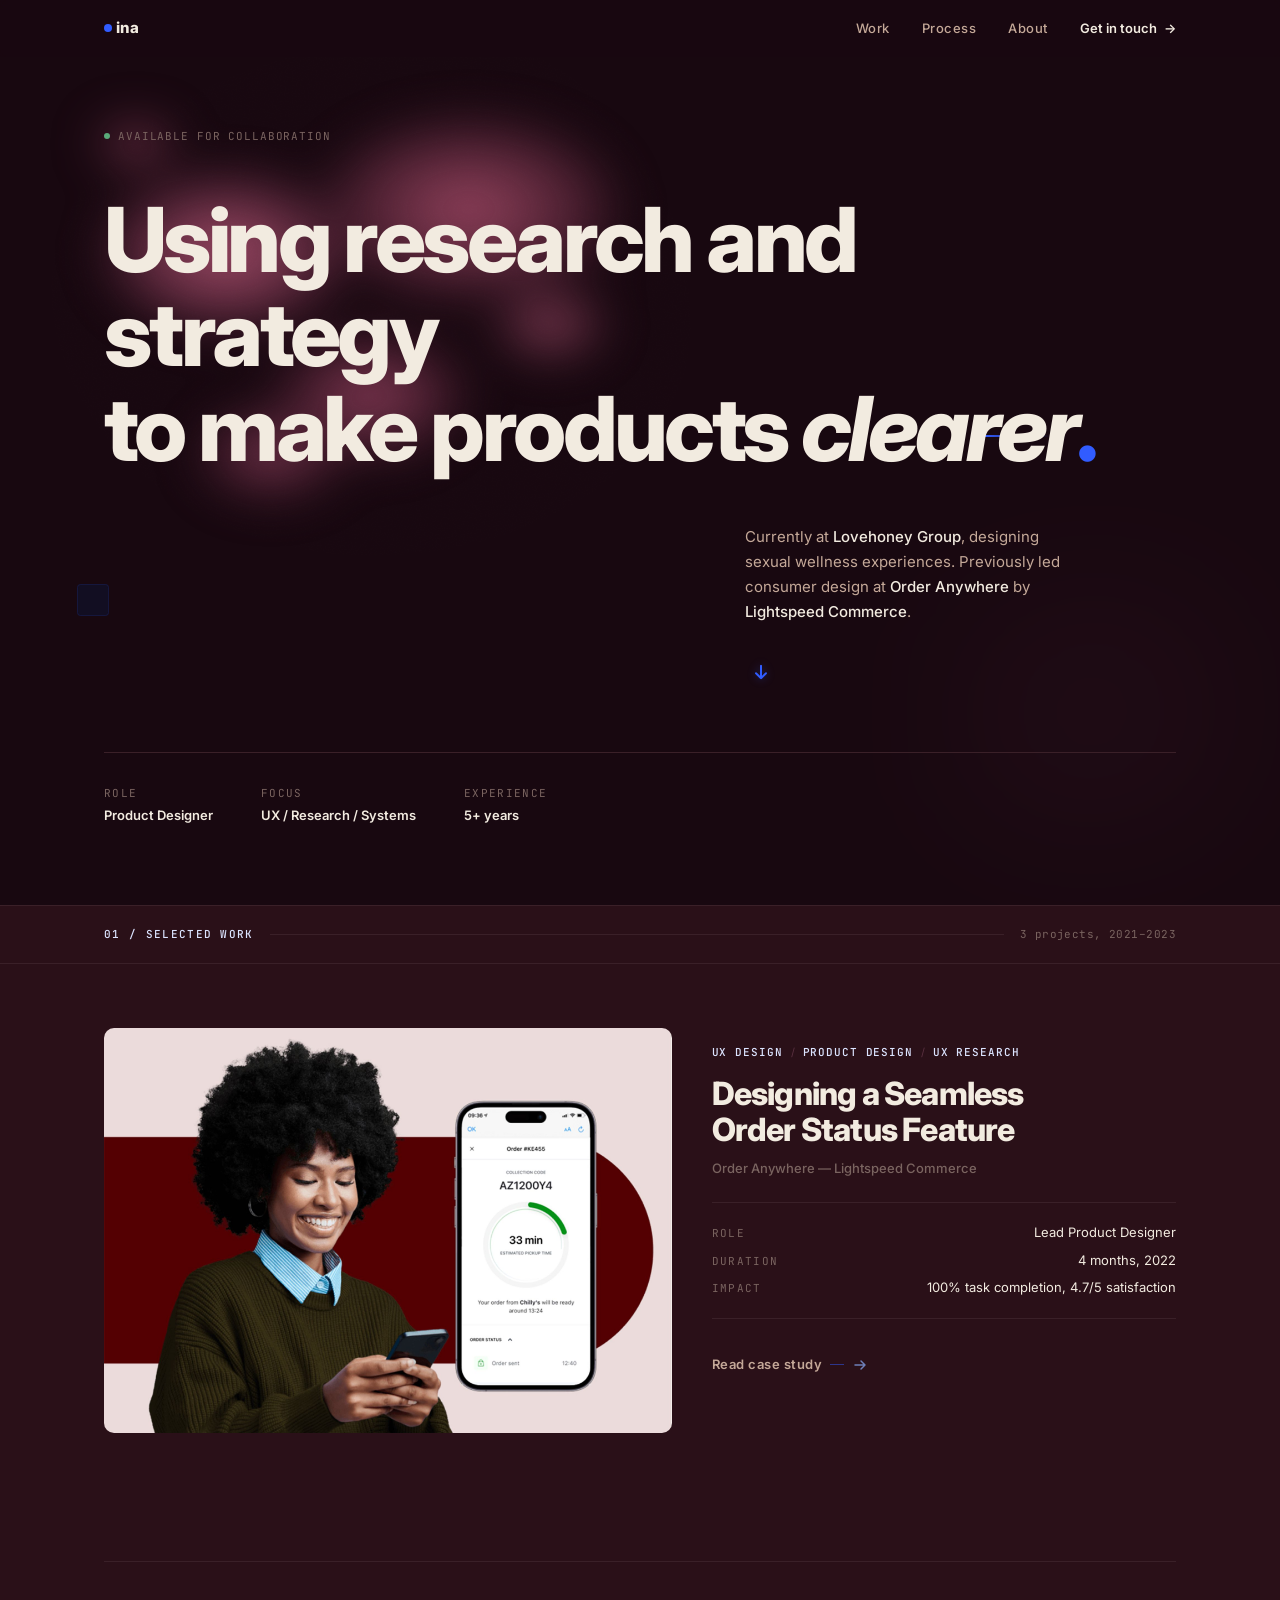
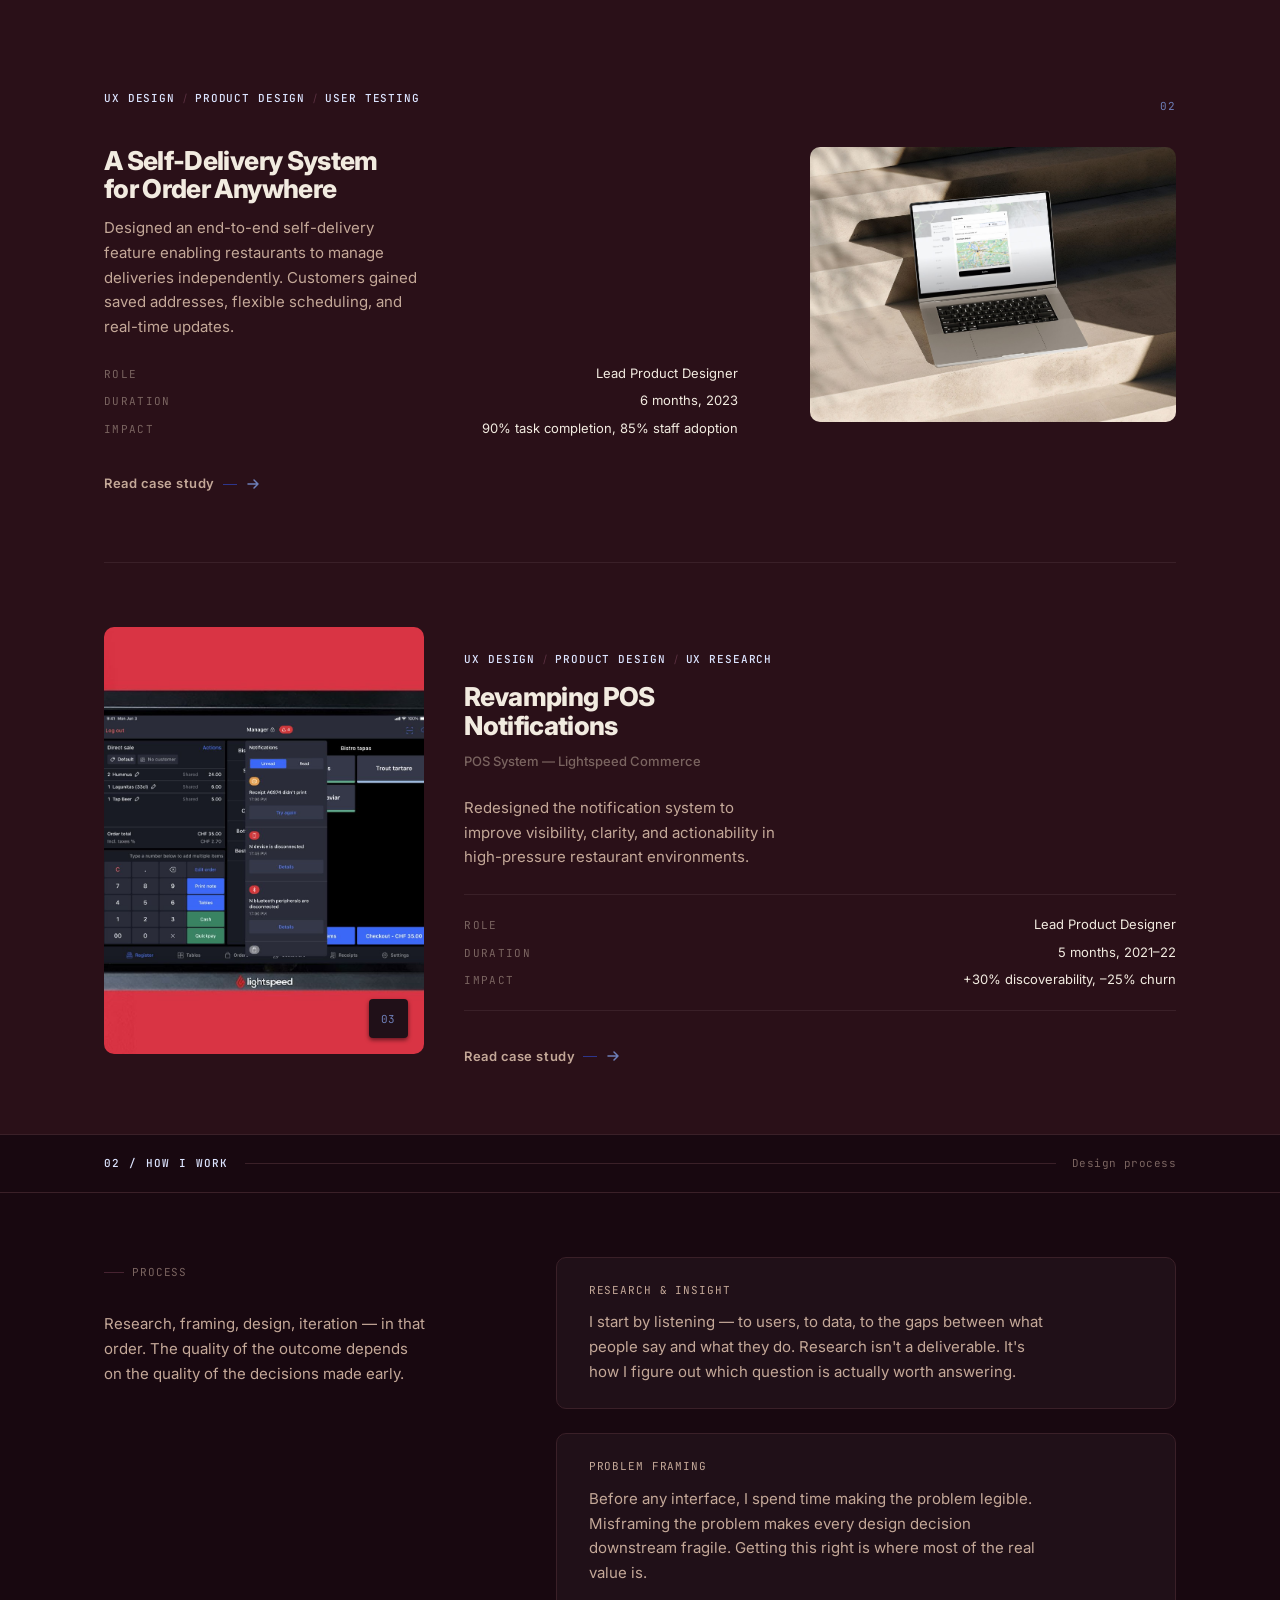
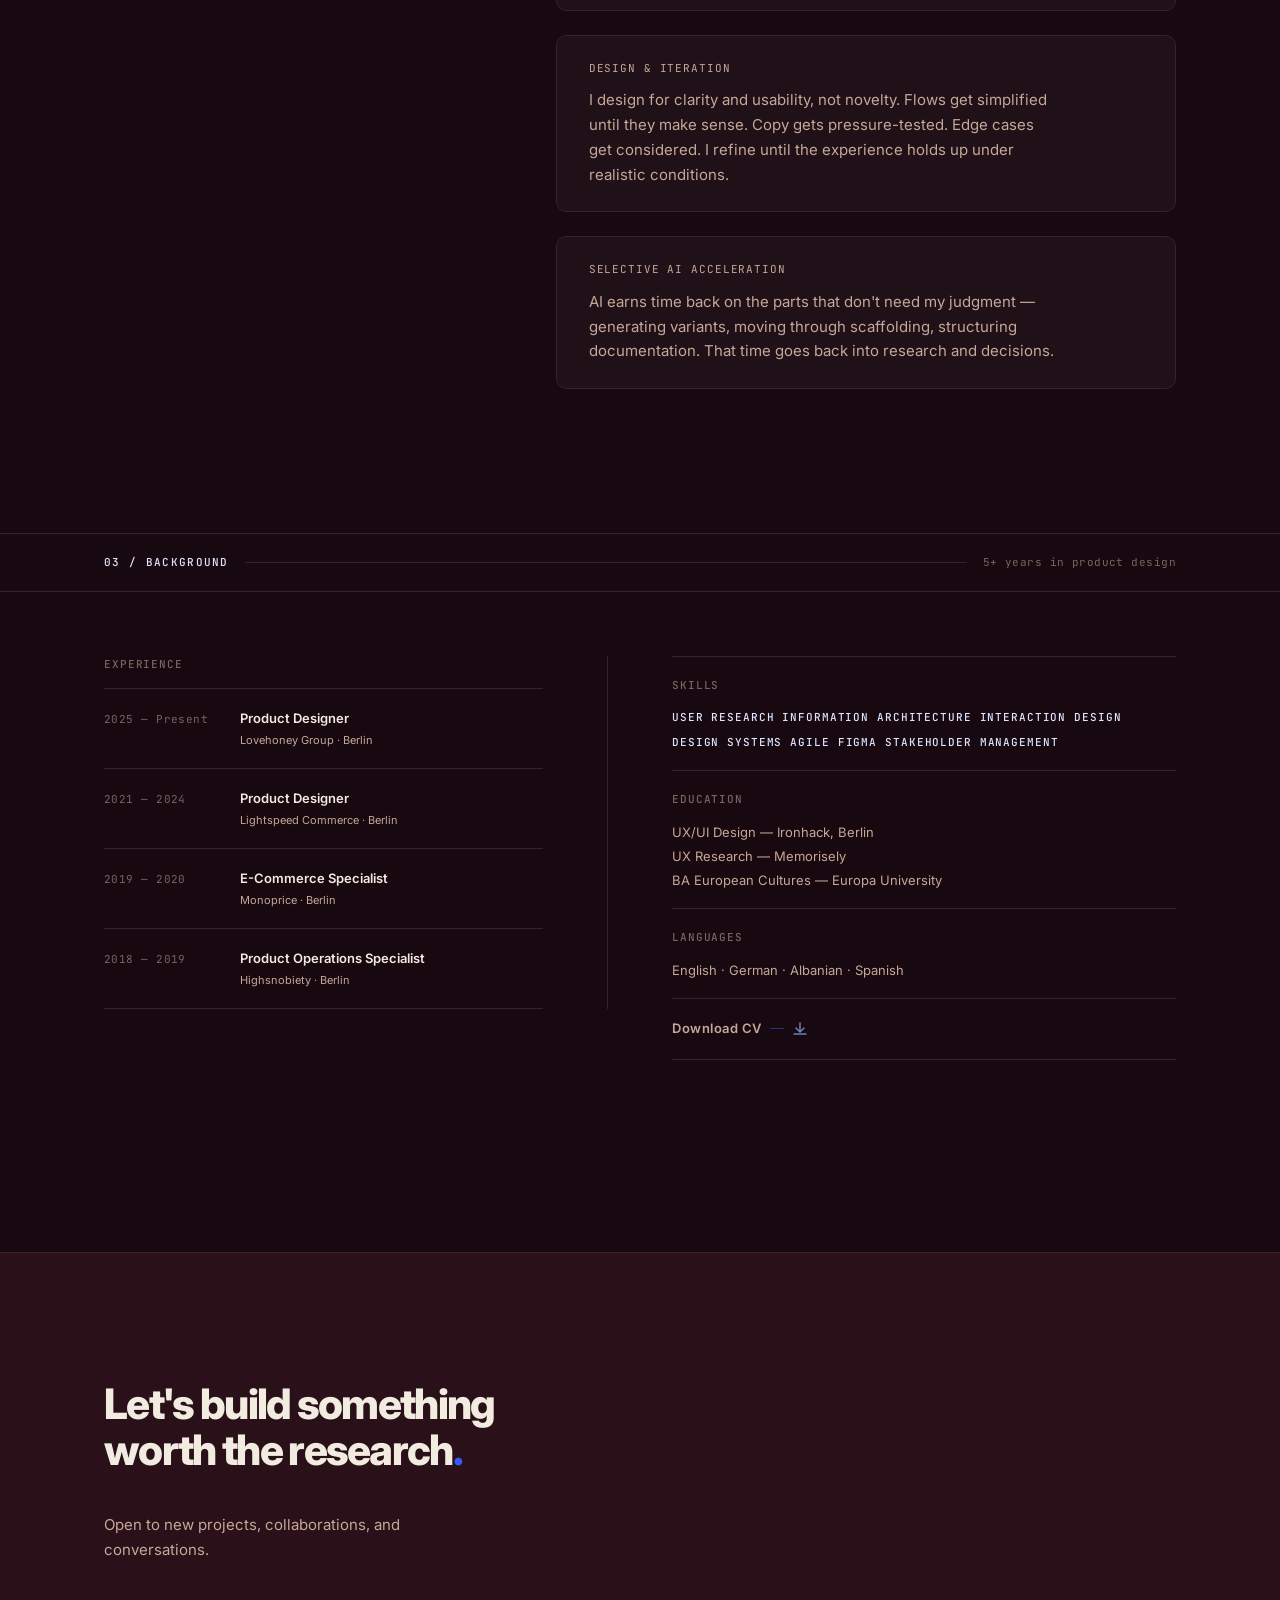
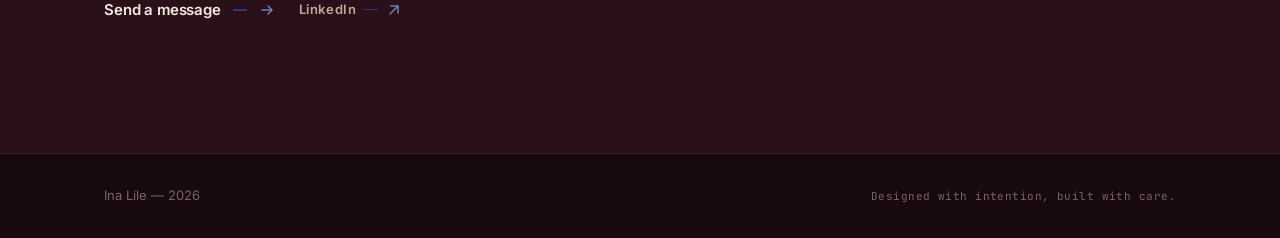
==== commit afe9aa68: "Revert logo to original dot + lowercase ina Co-Authored-By: Claude Sonnet 4.6 <noreply@anthropic.com" ====
--- a/index.html
+++ b/index.html
@@ -20,7 +20,7 @@
   <!-- ============================================ -->
   <nav class="nav" id="nav">
     <div class="nav__inner container">
-      <a href="#hero" class="nav__logo">INA<span class="nav__logo-dot" aria-hidden="true"></span></a>
+      <a href="#hero" class="nav__logo"><span class="nav__logo-dot" aria-hidden="true"></span>ina</a>
       <button class="nav__toggle" id="navToggle" aria-label="Toggle menu" aria-expanded="false">
         <span class="nav__toggle-bar"></span>
         <span class="nav__toggle-bar"></span>
--- a/css/components.css
+++ b/css/components.css
@@ -39,7 +39,7 @@
   gap: 4px;
   font-size: var(--text-base);
   font-weight: 800;
-  letter-spacing: 0.18em;
+  letter-spacing: var(--tracking-normal);
   color: var(--text-primary);
   transition: color var(--duration-fast) var(--ease-out);
 }
@@ -49,14 +49,11 @@
 }
 
 .nav__logo-dot {
-  width: 5px;
-  height: 5px;
+  width: 8px;
+  height: 8px;
   border-radius: var(--radius-full);
   background: var(--accent-vivid);
   flex-shrink: 0;
-  align-self: flex-end;
-  margin-bottom: 2px;
-  margin-left: 1px;
 }
 
 .nav__links {
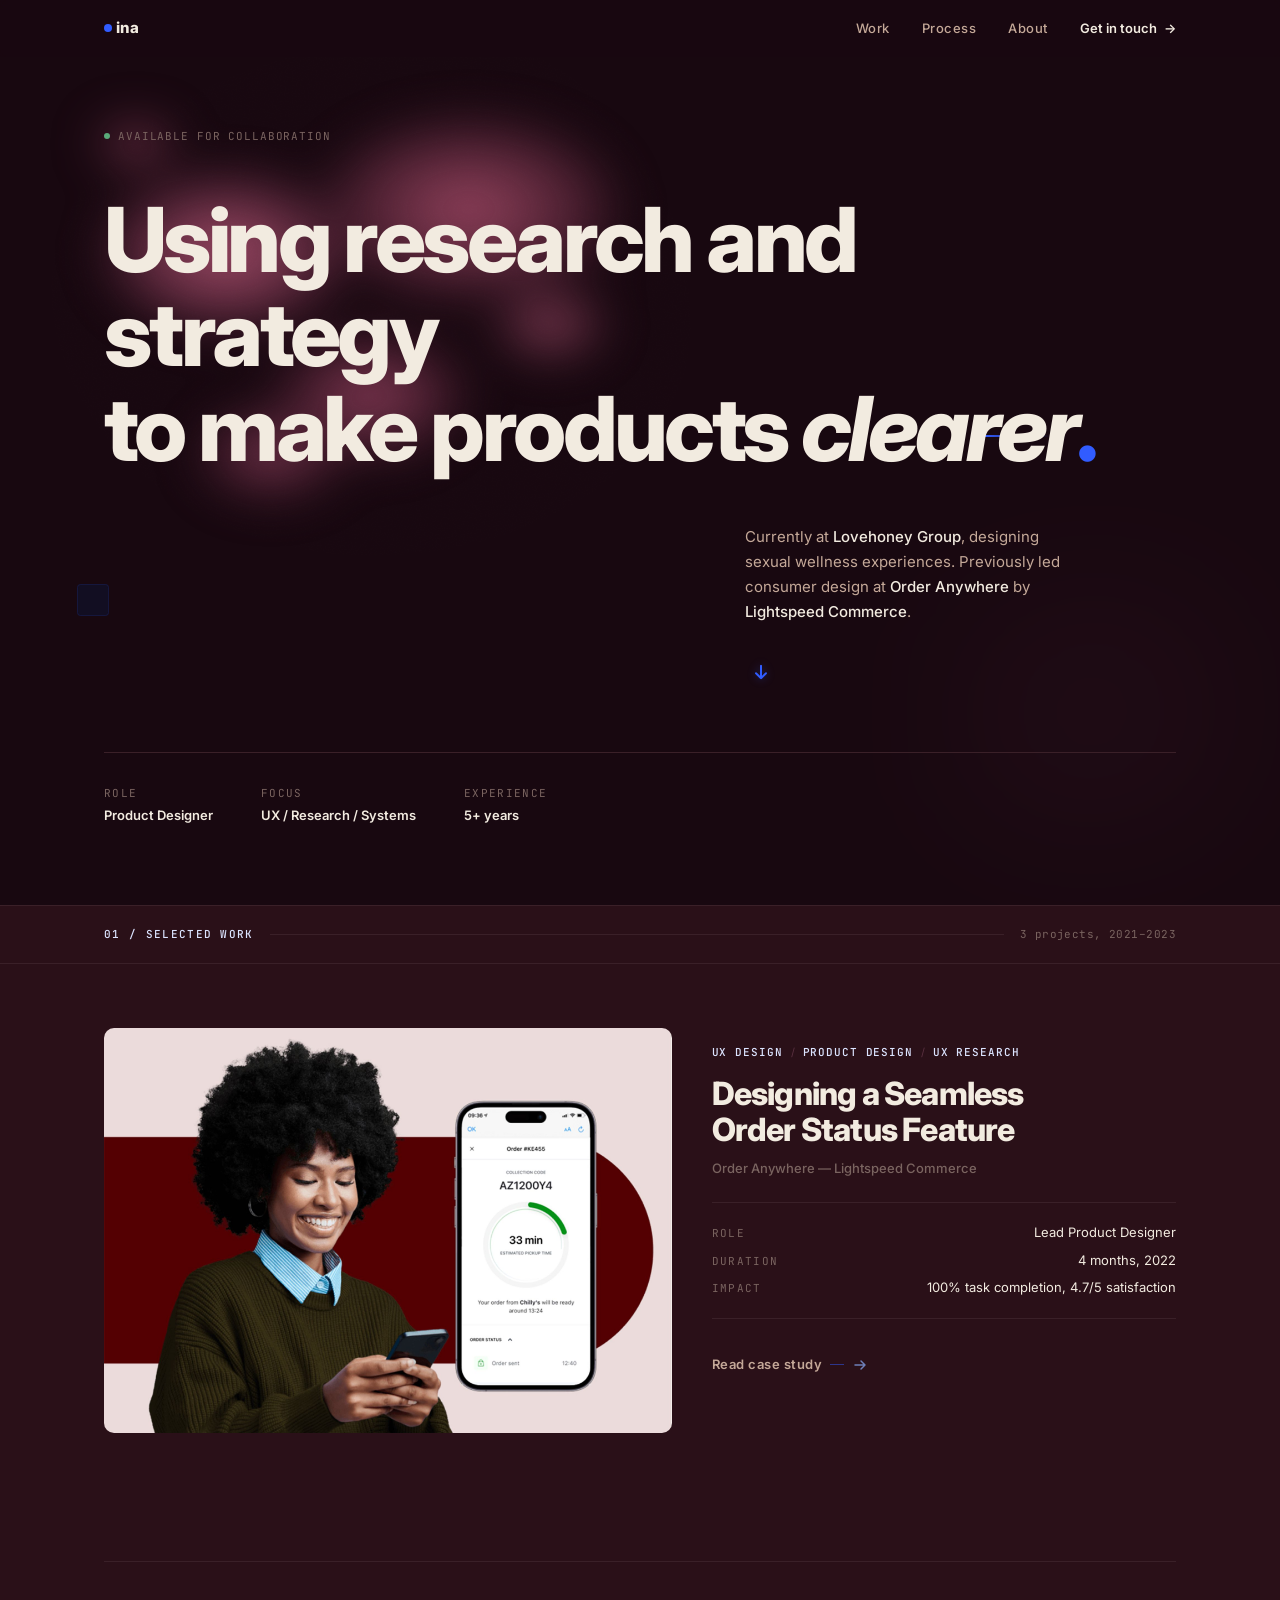
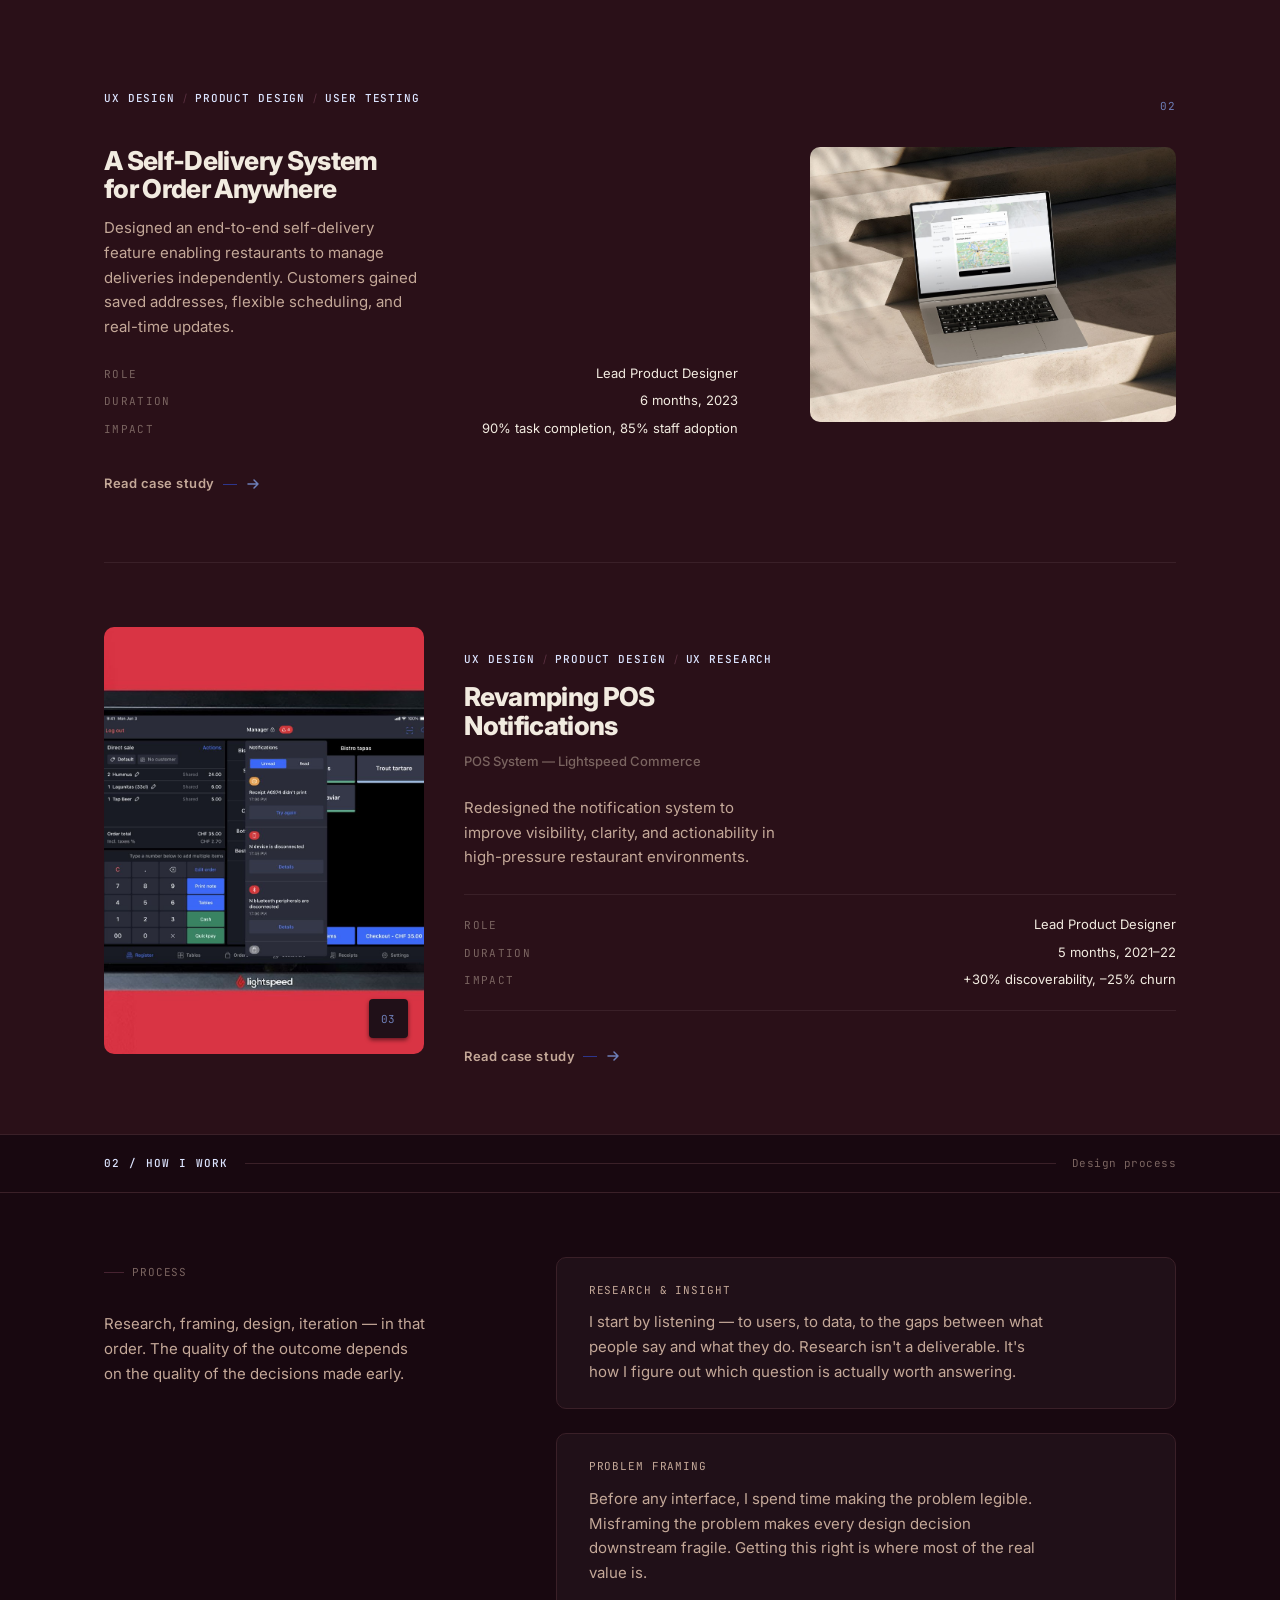
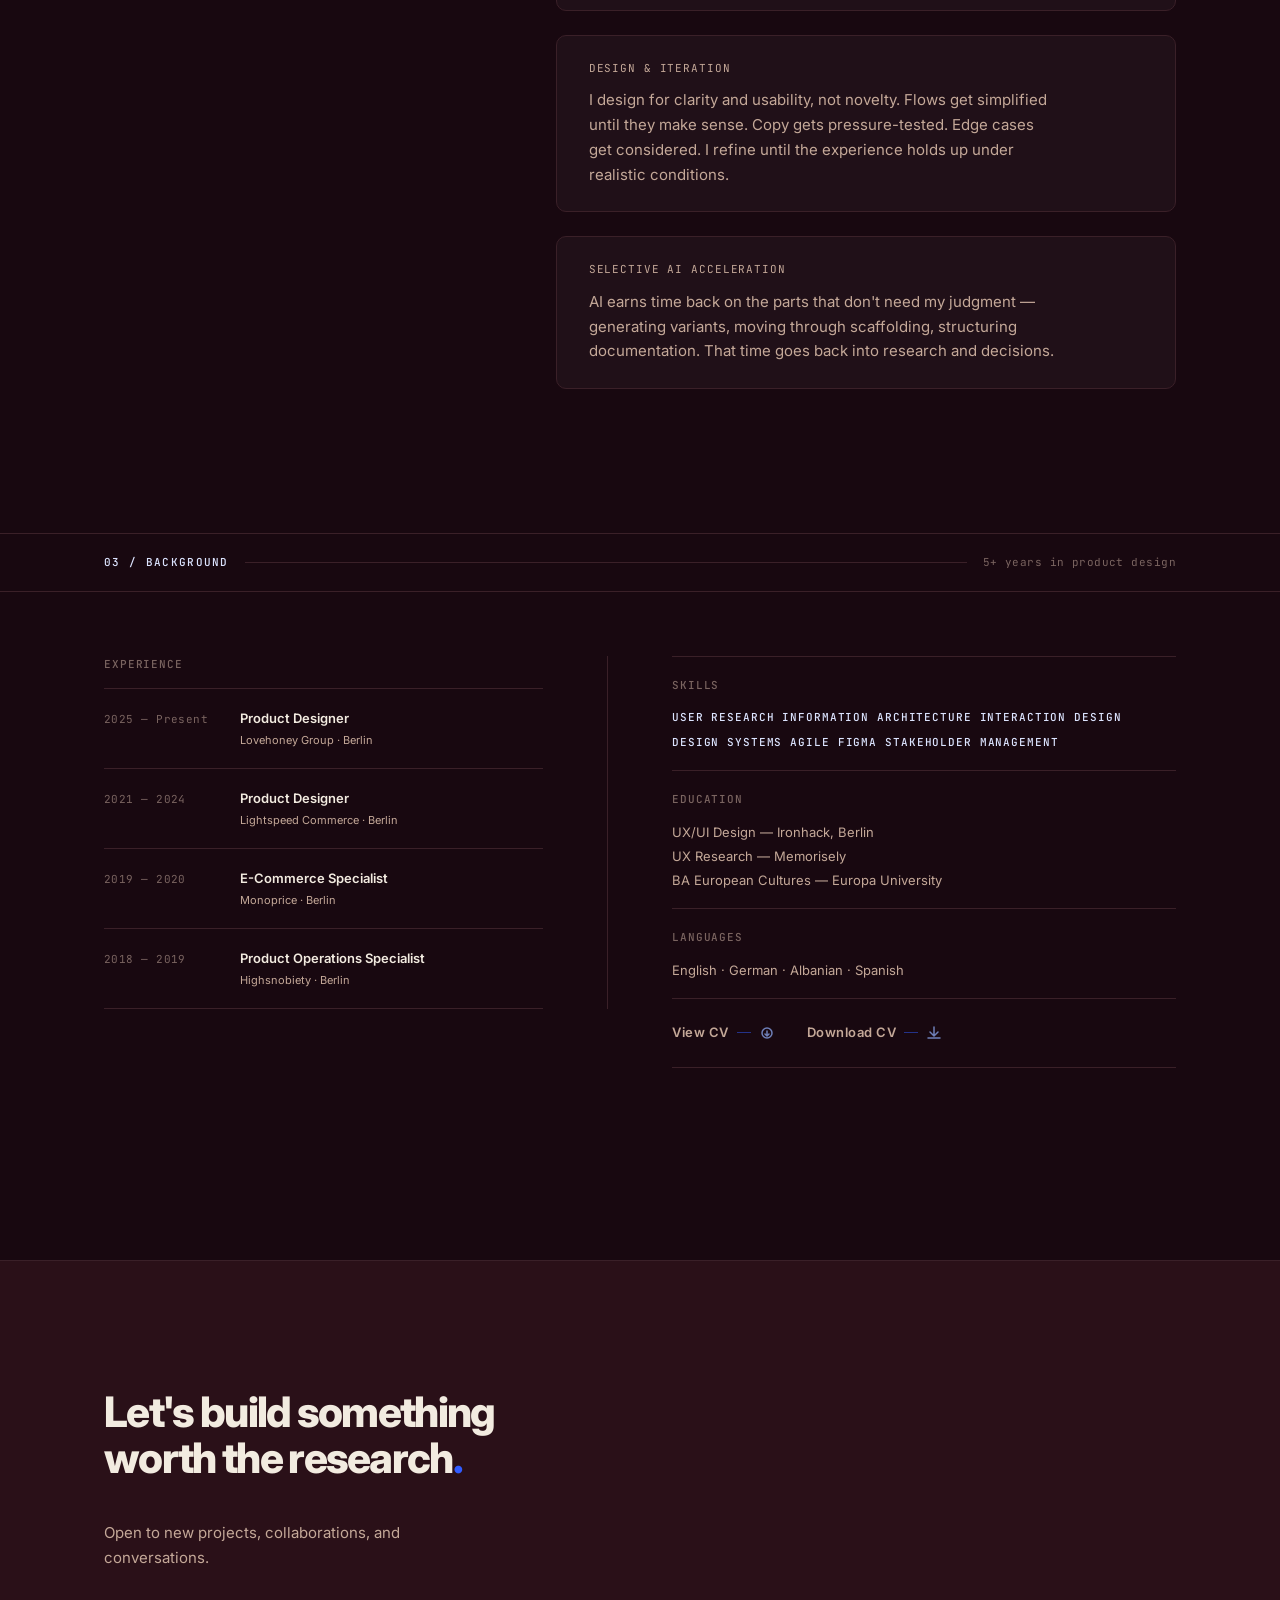
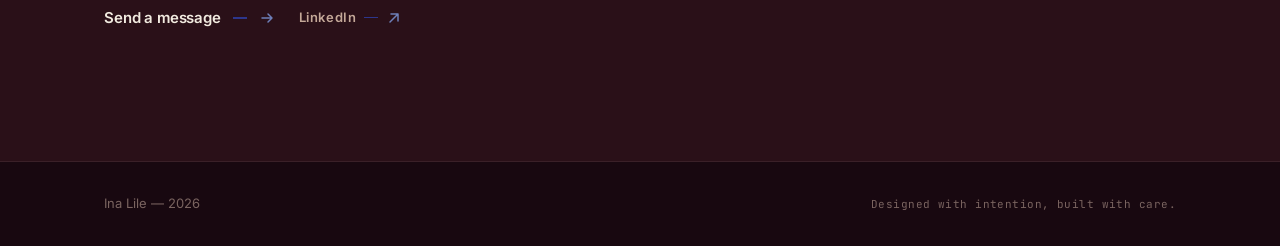
==== commit 0e26fdba: "Resume: invert palette to cream/light theme, remove header stats, add View CV link - Flip all color " ====
--- a/index.html
+++ b/index.html
@@ -1020,13 +1020,22 @@
               <li>English · German · Albanian · Spanish</li>
             </ul>
           </div>
-          <a href="assets/resume.pdf" download="Ina-Lile-Resume.pdf" class="cta-read about__info-group">
-            <span>Download CV</span>
-            <span class="cta-read__rule" aria-hidden="true"></span>
-            <svg width="16" height="16" viewBox="0 0 16 16" fill="none" aria-hidden="true">
-              <path d="M8 2v8M4 7l4 4 4-4M2 13h12" stroke="currentColor" stroke-width="1.5" stroke-linecap="round" stroke-linejoin="round"/>
-            </svg>
-          </a>
+          <div class="about__info-group about__cv-actions">
+            <a href="resume.html" target="_blank" rel="noopener" class="cta-read">
+              <span>View CV</span>
+              <span class="cta-read__rule" aria-hidden="true"></span>
+              <svg width="16" height="16" viewBox="0 0 16 16" fill="none" aria-hidden="true">
+                <path d="M3 8a5 5 0 1 0 10 0A5 5 0 0 0 3 8Zm5-2v4M6 9l2 2 2-2" stroke="currentColor" stroke-width="1.5" stroke-linecap="round" stroke-linejoin="round"/>
+              </svg>
+            </a>
+            <a href="assets/resume.pdf" download="Ina-Lile-Resume.pdf" class="cta-read">
+              <span>Download CV</span>
+              <span class="cta-read__rule" aria-hidden="true"></span>
+              <svg width="16" height="16" viewBox="0 0 16 16" fill="none" aria-hidden="true">
+                <path d="M8 2v8M4 7l4 4 4-4M2 13h12" stroke="currentColor" stroke-width="1.5" stroke-linecap="round" stroke-linejoin="round"/>
+              </svg>
+            </a>
+          </div>
         </div>
 
       </div>
--- a/css/layout.css
+++ b/css/layout.css
@@ -867,6 +867,12 @@
   border-bottom: 1px solid var(--line-subtle);
 }
 
+.about__cv-actions {
+  display: flex;
+  align-items: center;
+  gap: var(--space-8);
+}
+
 .about__info-group:first-child {
   border-top: 1px solid var(--line-subtle);
 }
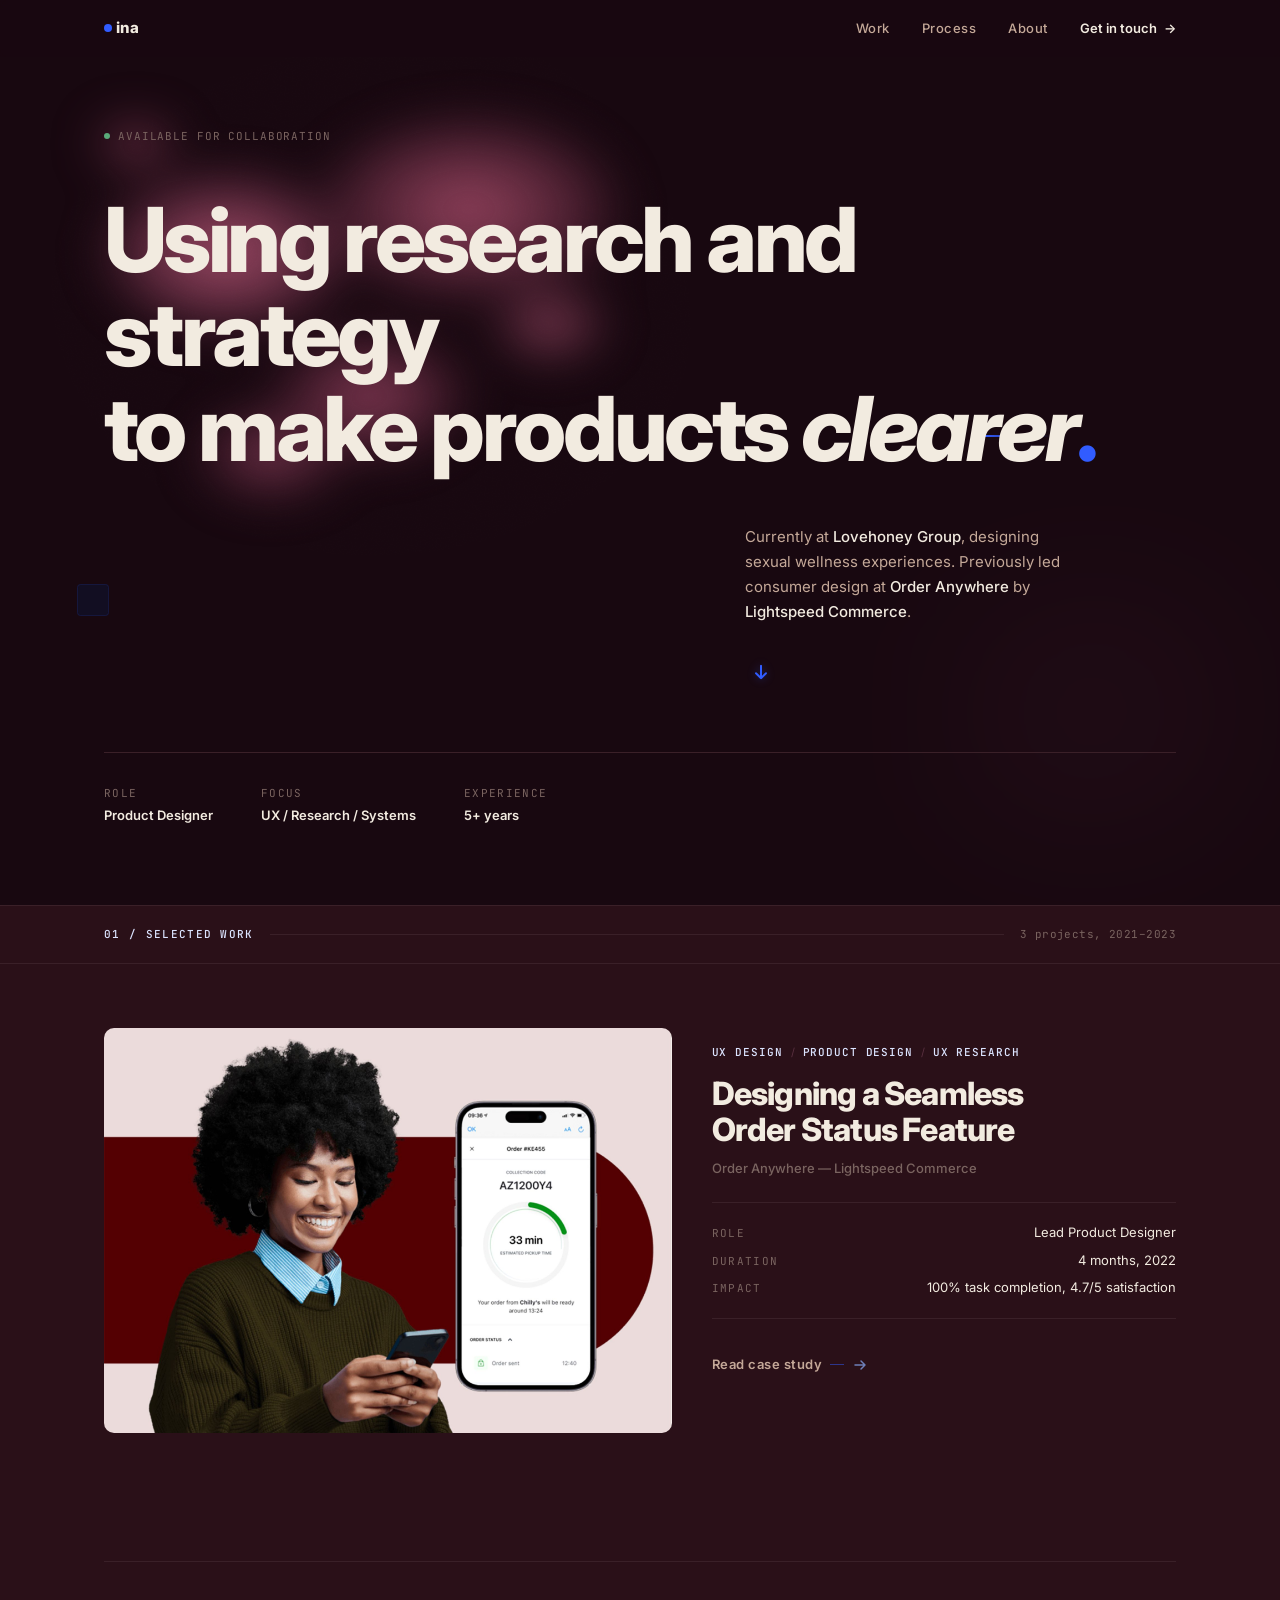
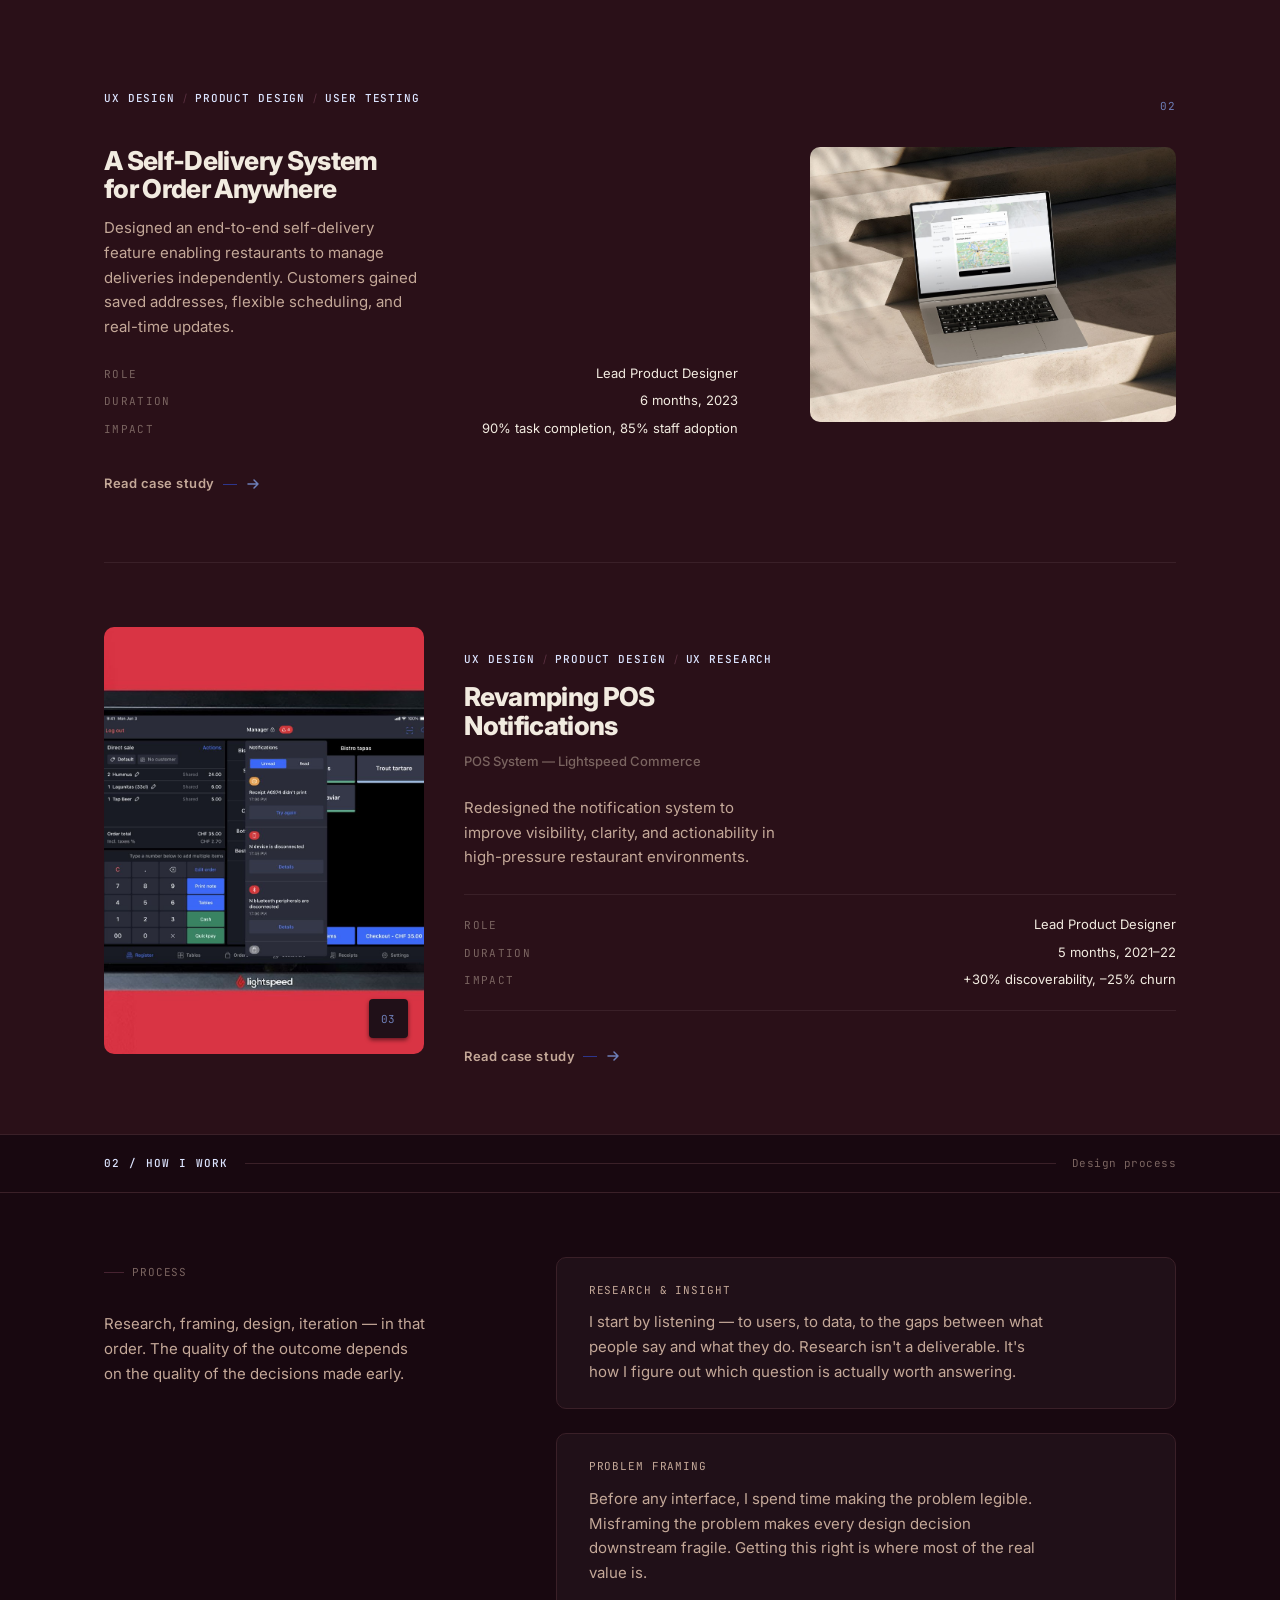
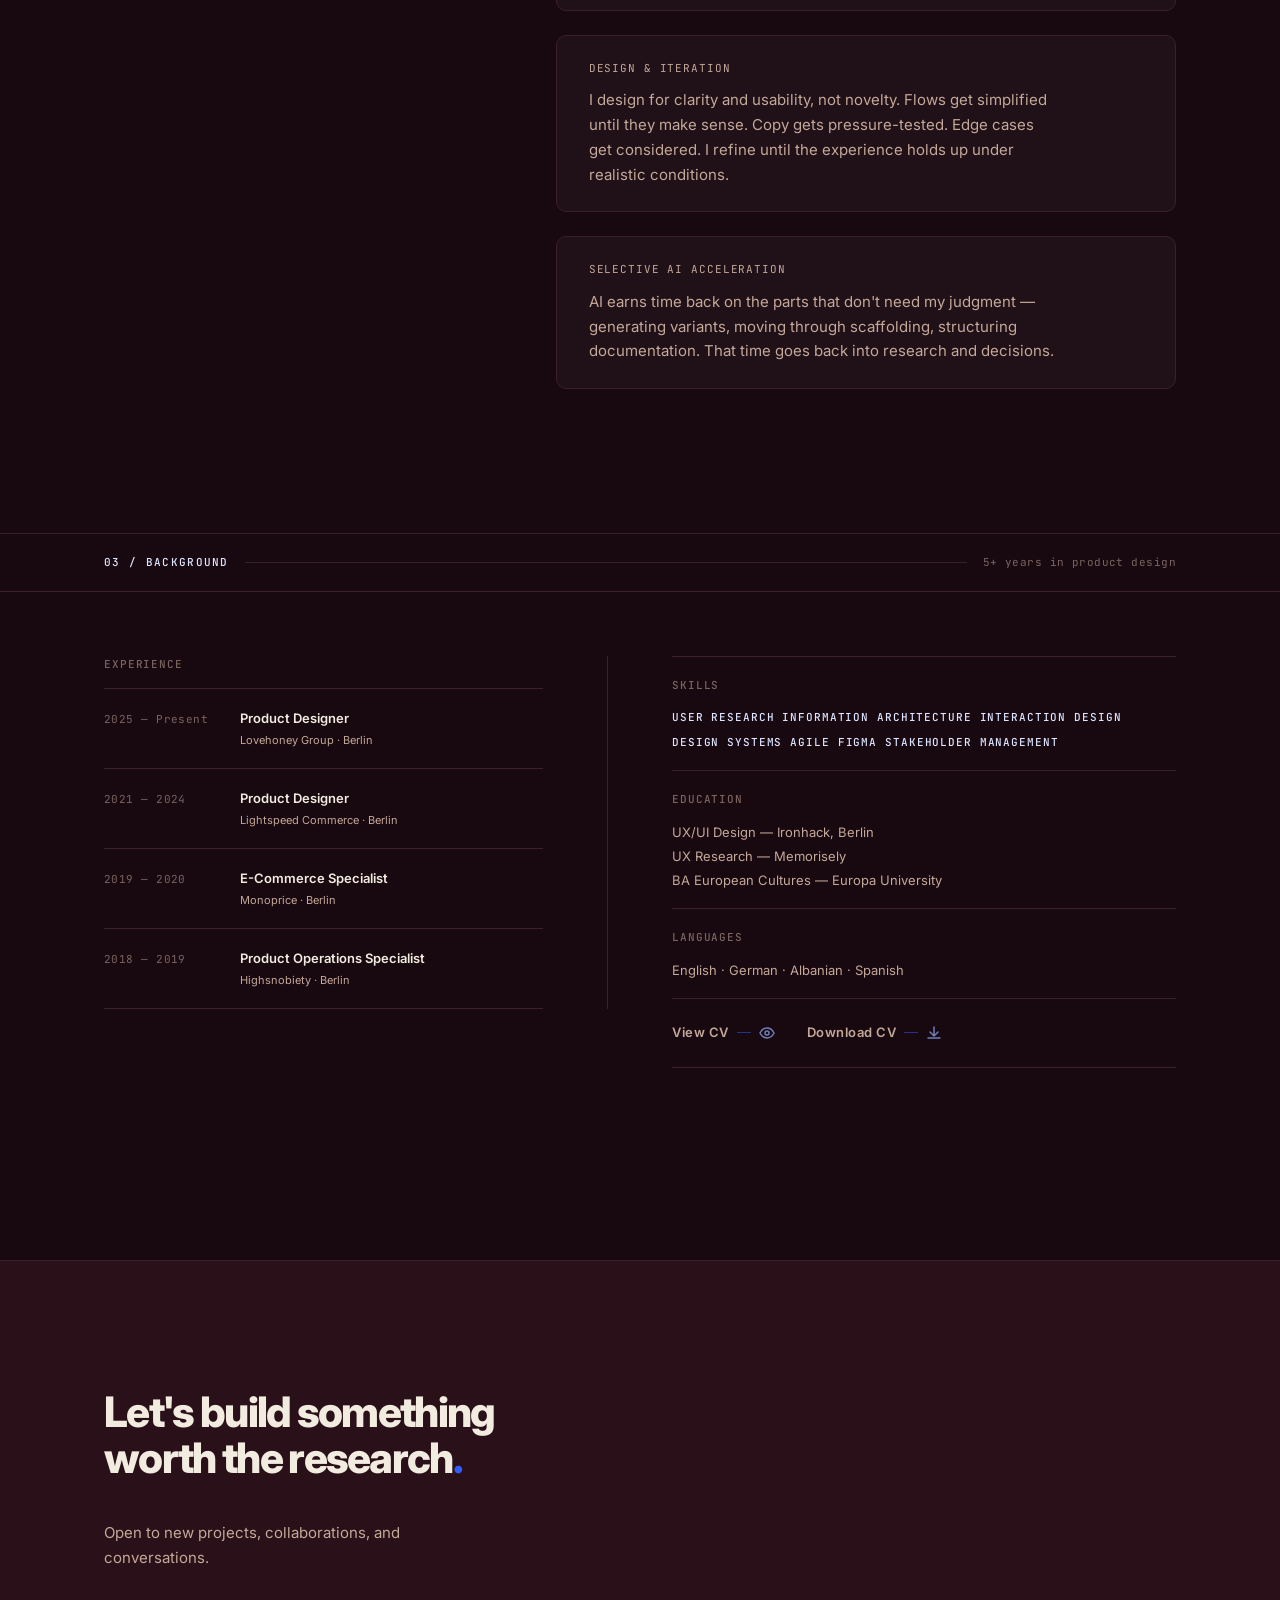
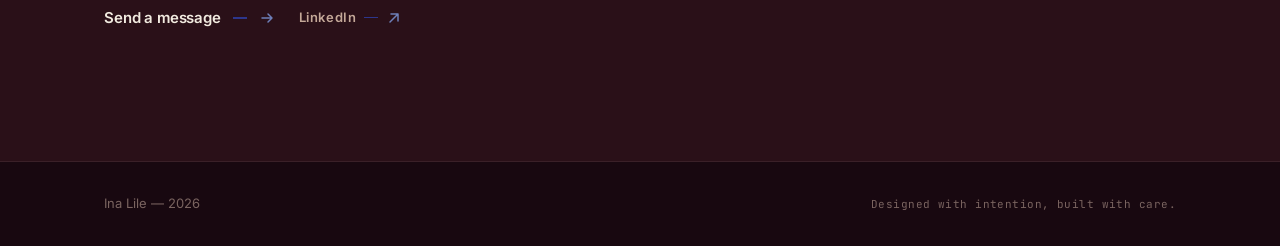
==== commit c31c1d08: "View CV: open resume in modal (same pattern as case studies), fix icon to eye - Replace View CV link" ====
--- a/index.html
+++ b/index.html
@@ -1021,13 +1021,14 @@
             </ul>
           </div>
           <div class="about__info-group about__cv-actions">
-            <a href="resume.html" target="_blank" rel="noopener" class="cta-read">
+            <button class="cta-read" data-case="cv" type="button">
               <span>View CV</span>
               <span class="cta-read__rule" aria-hidden="true"></span>
               <svg width="16" height="16" viewBox="0 0 16 16" fill="none" aria-hidden="true">
-                <path d="M3 8a5 5 0 1 0 10 0A5 5 0 0 0 3 8Zm5-2v4M6 9l2 2 2-2" stroke="currentColor" stroke-width="1.5" stroke-linecap="round" stroke-linejoin="round"/>
+                <path d="M1 8C1 8 3.5 3 8 3s7 5 7 5-2.5 5-7 5-7-5-7-5z" stroke="currentColor" stroke-width="1.5" stroke-linejoin="round"/>
+                <circle cx="8" cy="8" r="2" stroke="currentColor" stroke-width="1.5"/>
               </svg>
-            </a>
+            </button>
             <a href="assets/resume.pdf" download="Ina-Lile-Resume.pdf" class="cta-read">
               <span>Download CV</span>
               <span class="cta-read__rule" aria-hidden="true"></span>
@@ -1072,6 +1073,19 @@
   </section>
 
   <!-- ============================================ -->
+  <!-- CV MODAL                                     -->
+  <!-- ============================================ -->
+  <div class="modal modal--cv" id="modal-cv" aria-hidden="true" role="dialog" aria-modal="true" aria-label="Ina Lile — CV">
+    <div class="modal__backdrop"></div>
+    <div class="modal__container modal__container--cv">
+      <button class="modal__close" aria-label="Close">
+        <svg width="24" height="24" viewBox="0 0 24 24" fill="none"><path d="M18 6L6 18M6 6l12 12" stroke="currentColor" stroke-width="2" stroke-linecap="round"/></svg>
+      </button>
+      <iframe src="resume.html" title="Ina Lile — CV" class="modal__cv-frame" loading="lazy"></iframe>
+    </div>
+  </div>
+
+  <!-- ============================================ -->
   <!-- CONTACT FORM DRAWER                          -->
   <!-- ============================================ -->
   <div class="form-drawer" id="formDrawer" aria-hidden="true" role="dialog" aria-modal="true" aria-label="Send a message">
--- a/css/components.css
+++ b/css/components.css
@@ -771,6 +771,43 @@
 }
 
 
+/* --- CV Modal --- */
+.modal__container--cv {
+  padding: 0;
+  overflow: hidden;
+  background: #F2EBE0;
+}
+
+.modal__container--cv .modal__close {
+  position: absolute;
+  top: var(--space-4);
+  right: var(--space-4);
+  background: rgba(24, 8, 16, 0.08);
+  border-color: rgba(24, 8, 16, 0.12);
+  color: #180810;
+  z-index: 10;
+}
+
+.modal__container--cv .modal__close:hover {
+  background: rgba(24, 8, 16, 0.15);
+  color: #180810;
+  transform: rotate(90deg);
+}
+
+.modal__cv-frame {
+  display: block;
+  width: 100%;
+  height: 90vh;
+  border: none;
+  border-radius: var(--radius-xl);
+}
+
+@media (max-width: 768px) {
+  .modal__cv-frame {
+    height: calc(100vh - var(--space-16));
+  }
+}
+
 /* --- Case Study (inside modal) --- */
 
 .case-study__header {
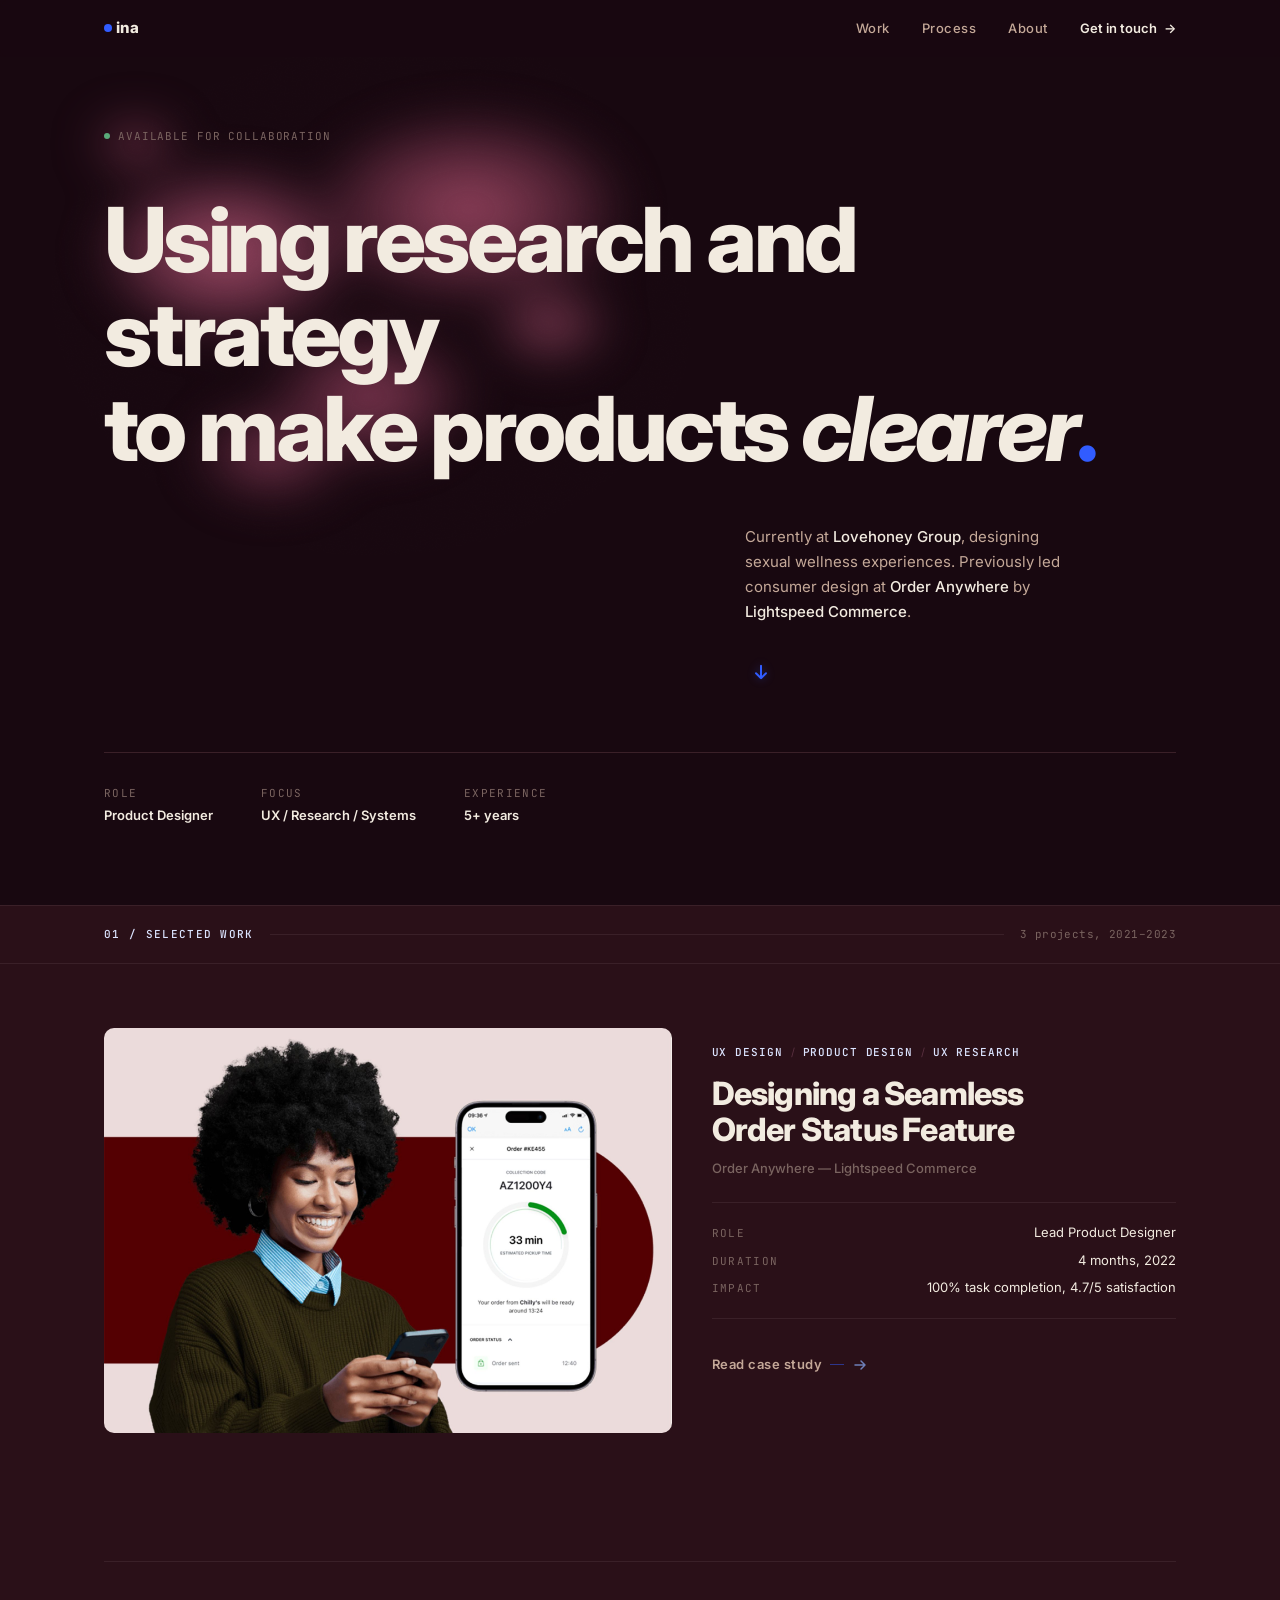
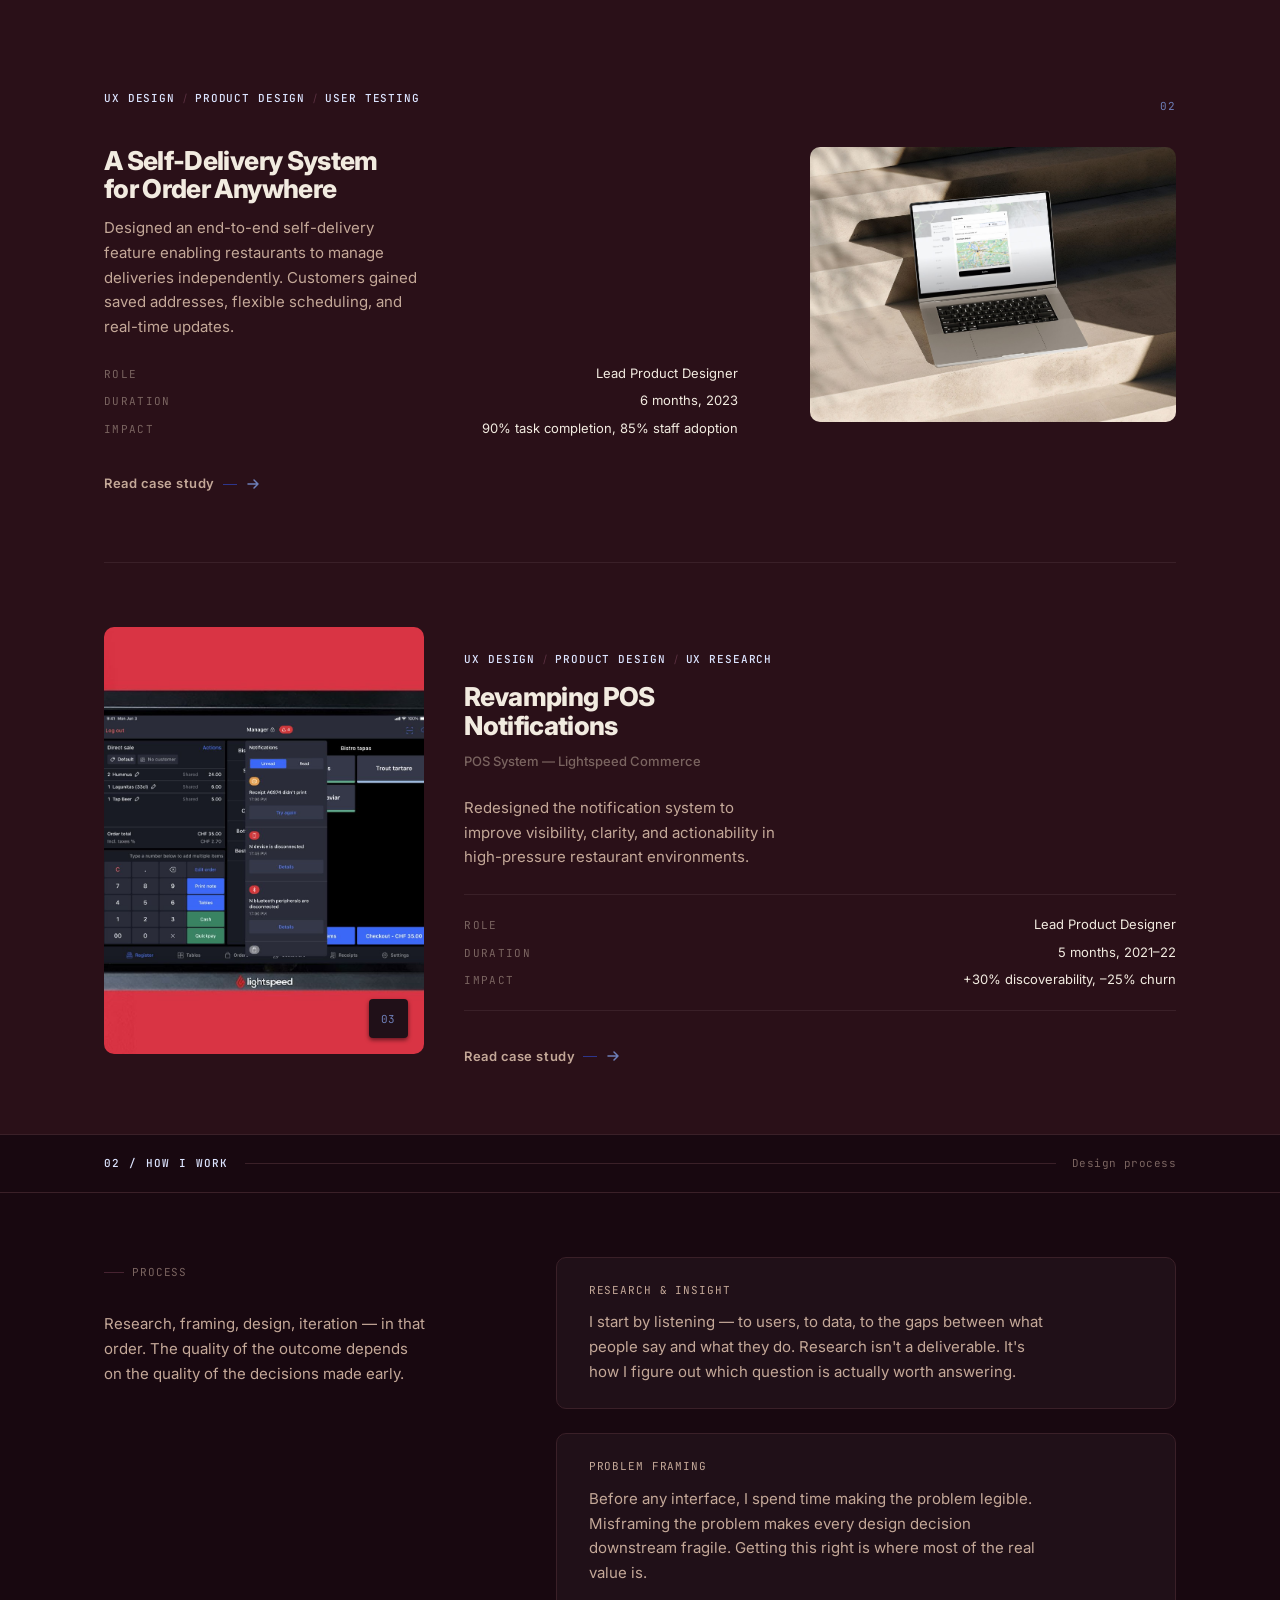
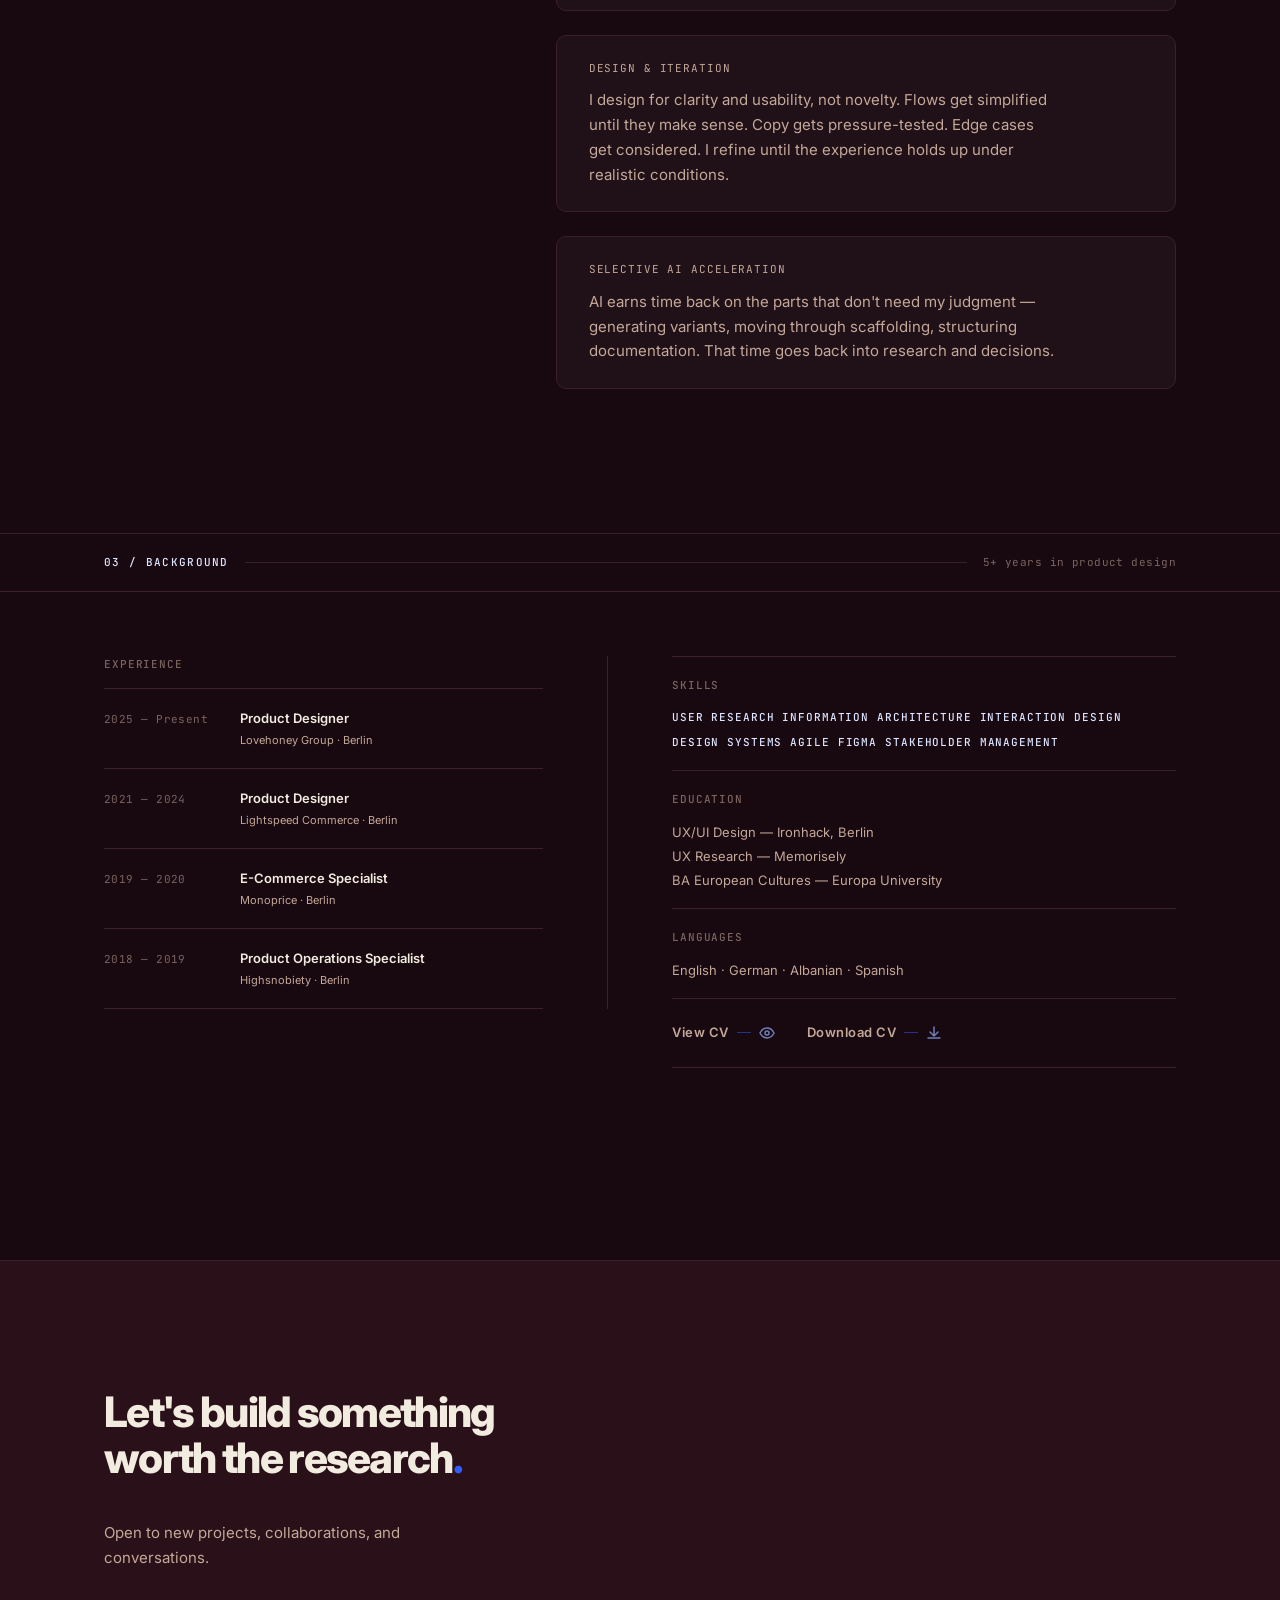
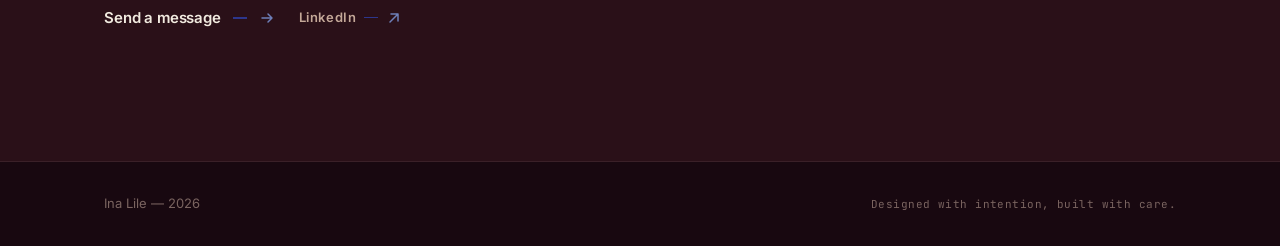
==== commit 54d82573: "Floaters: increase color prominence on all elements + mobile; fix footer spacing - Boost atm-bloom o" ====
--- a/index.html
+++ b/index.html
@@ -1054,7 +1054,7 @@
     <div class="floater floater--tab" style="top: 52%; left: 3%;" data-parallax="0.2" aria-hidden="true">msg.01</div>
     <div class="container">
       <div class="contact__layout animate-in">
-        <h2 class="contact__title">Let's build something<br>worth the research<span class="contact__dot">.</span></h2>
+        <h2 class="contact__title">Let's build something <br>worth the research<span class="contact__dot">.</span></h2>
         <p class="contact__desc">Open to new projects, collaborations, and conversations.</p>
         <div class="contact__actions">
           <button class="cta-read cta-read--lg" id="contactOpenDrawer" type="button">
--- a/css/animations.css
+++ b/css/animations.css
@@ -210,28 +210,28 @@
 
 /* Annotation tab */
 .floater--tab {
-  background: rgba(49, 92, 255, 0.10);
-  border: 1px solid rgba(49, 92, 255, 0.30);
+  background: rgba(49, 92, 255, 0.18);
+  border: 1px solid rgba(49, 92, 255, 0.50);
   border-radius: var(--radius-sm);
   padding: var(--space-1) var(--space-3);
   font-family: var(--font-mono);
   font-size: 10px;
   letter-spacing: var(--tracking-wider);
   text-transform: uppercase;
-  color: var(--text-secondary);
+  color: var(--accent-deep);
   animation: floatDrift 11s ease-in-out infinite,
              floatFade 7s ease-in-out infinite 1.5s;
 }
 
 /* Caption block */
 .floater--caption {
-  background: rgba(36, 63, 174, 0.10);
-  border-left: 2px solid var(--accent-muted);
+  background: rgba(36, 63, 174, 0.18);
+  border-left: 2px solid var(--accent-vivid);
   padding: var(--space-2) var(--space-3);
   font-family: var(--font-mono);
   font-size: 9px;
   letter-spacing: var(--tracking-wide);
-  color: rgba(110, 127, 184, 0.95);
+  color: var(--accent-deep);
   animation: floatDriftAlt 15s ease-in-out infinite;
   max-width: 120px;
   line-height: 1.4;
@@ -242,7 +242,7 @@
   font-family: var(--font-mono);
   font-size: var(--text-5xl);
   font-weight: 800;
-  color: rgba(49, 92, 255, 0.14);
+  color: rgba(49, 92, 255, 0.28);
   line-height: 1;
   animation: floatDrift 18s ease-in-out infinite;
   user-select: none;
@@ -254,10 +254,10 @@
   height: 40px;
   background: linear-gradient(
     135deg,
-    rgba(49, 92, 255, 0.06) 0%,
-    rgba(49, 92, 255, 0.02) 100%
+    rgba(49, 92, 255, 0.16) 0%,
+    rgba(49, 92, 255, 0.06) 100%
   );
-  border: 1px solid rgba(49, 92, 255, 0.10);
+  border: 1px solid rgba(49, 92, 255, 0.30);
   border-radius: var(--radius-md);
   backdrop-filter: blur(4px);
   animation: floatDriftAlt 14s ease-in-out infinite;
@@ -268,8 +268,8 @@
   width: 32px;
   height: 32px;
   border-radius: var(--radius-sm);
-  background: rgba(13, 21, 53, 0.50);
-  border: 1px solid rgba(49, 92, 255, 0.12);
+  background: rgba(49, 92, 255, 0.16);
+  border: 1px solid rgba(49, 92, 255, 0.40);
   animation: chipFloat 13s ease-in-out infinite,
              floatFade 9s ease-in-out infinite 2s;
 }
@@ -318,15 +318,15 @@
   border-radius: 62% 38% 54% 46% / 46% 58% 42% 56%;
   background:
     radial-gradient(ellipse 52% 44% at 40% 44%,
-      rgba(161, 76, 104, 0.28)  0%,
-      rgba(142, 63, 93,  0.10)  50%,
+      rgba(161, 76, 104, 0.48)  0%,
+      rgba(142, 63, 93,  0.20)  50%,
       transparent               74%),
     radial-gradient(ellipse 44% 36% at 60% 56%,
-      rgba(142, 63, 93,  0.18)  0%,
-      rgba(118, 48, 74,  0.06)  52%,
+      rgba(142, 63, 93,  0.34)  0%,
+      rgba(118, 48, 74,  0.12)  52%,
       transparent               72%),
     radial-gradient(ellipse 36% 28% at 30% 34%,
-      rgba(161, 76, 104, 0.14)  0%,
+      rgba(161, 76, 104, 0.26)  0%,
       transparent               58%);
   filter: blur(96px) contrast(0.97);
   animation: stainDrift 64s ease-in-out infinite,
@@ -350,15 +350,15 @@
   border-radius: 55% 45% 62% 38% / 46% 60% 40% 54%;
   background:
     radial-gradient(ellipse 54% 48% at 28% 44%,
-      rgba(161, 76, 104, 0.30)  0%,
-      rgba(142, 63, 93,  0.10)  50%,
+      rgba(161, 76, 104, 0.52)  0%,
+      rgba(142, 63, 93,  0.22)  50%,
       transparent               74%),
     radial-gradient(ellipse 42% 34% at 52% 56%,
-      rgba(142, 63, 93,  0.18)  0%,
-      rgba(118, 48, 74,  0.06)  54%,
+      rgba(142, 63, 93,  0.34)  0%,
+      rgba(118, 48, 74,  0.12)  54%,
       transparent               72%),
     radial-gradient(ellipse 32% 24% at 20% 28%,
-      rgba(161, 76, 104, 0.12)  0%,
+      rgba(161, 76, 104, 0.24)  0%,
       transparent               56%);
   filter: blur(148px) contrast(0.94);
   animation: stainDrift 82s ease-in-out infinite,
@@ -377,11 +377,11 @@
   border-radius: 44% 56% 52% 48% / 58% 42% 56% 44%;
   background:
     radial-gradient(ellipse 56% 48% at 44% 50%,
-      rgba(161, 76, 104, 0.20)  0%,
-      rgba(142, 63, 93,  0.07)  52%,
+      rgba(161, 76, 104, 0.40)  0%,
+      rgba(142, 63, 93,  0.16)  52%,
       transparent               74%),
     radial-gradient(ellipse 34% 26% at 64% 38%,
-      rgba(142, 63, 93,  0.12)  0%,
+      rgba(142, 63, 93,  0.26)  0%,
       transparent               58%);
   filter: blur(88px) contrast(0.97);
   animation: stainDriftAlt 88s ease-in-out infinite,
@@ -399,11 +399,11 @@
   border-radius: 54% 46% 46% 54% / 48% 56% 44% 52%;
   background:
     radial-gradient(ellipse 60% 50% at 44% 48%,
-      rgba(161, 76, 104, 0.22)  0%,
-      rgba(142, 63, 93,  0.08)  48%,
+      rgba(161, 76, 104, 0.42)  0%,
+      rgba(142, 63, 93,  0.18)  48%,
       transparent               72%),
     radial-gradient(ellipse 36% 28% at 58% 38%,
-      rgba(142, 63, 93,  0.14)  0%,
+      rgba(142, 63, 93,  0.28)  0%,
       transparent               56%);
   filter: blur(90px) contrast(0.97);
   animation: stainDriftAlt 70s ease-in-out infinite,
@@ -663,25 +663,18 @@
   .atm-bloom--primary {
     width: 380px;
     height: 300px;
-    filter: blur(80px) contrast(0.97);
+    filter: blur(60px) contrast(0.97);
   }
 
   .atm-bloom--secondary {
     width: 200px;
     height: 160px;
-    filter: blur(60px) contrast(0.97);
+    filter: blur(44px) contrast(0.97);
   }
 
   .atm-bloom--sm {
     width: 220px;
     height: 180px;
-    filter: blur(60px) contrast(0.97);
-  }
-
-  /* Tone down non-text floaters slightly on mobile */
-  .floater--chip,
-  .floater--strip,
-  .floater--card {
-    opacity: 0.5;
-  }
-}
+    filter: blur(44px) contrast(0.97);
+  }
+}
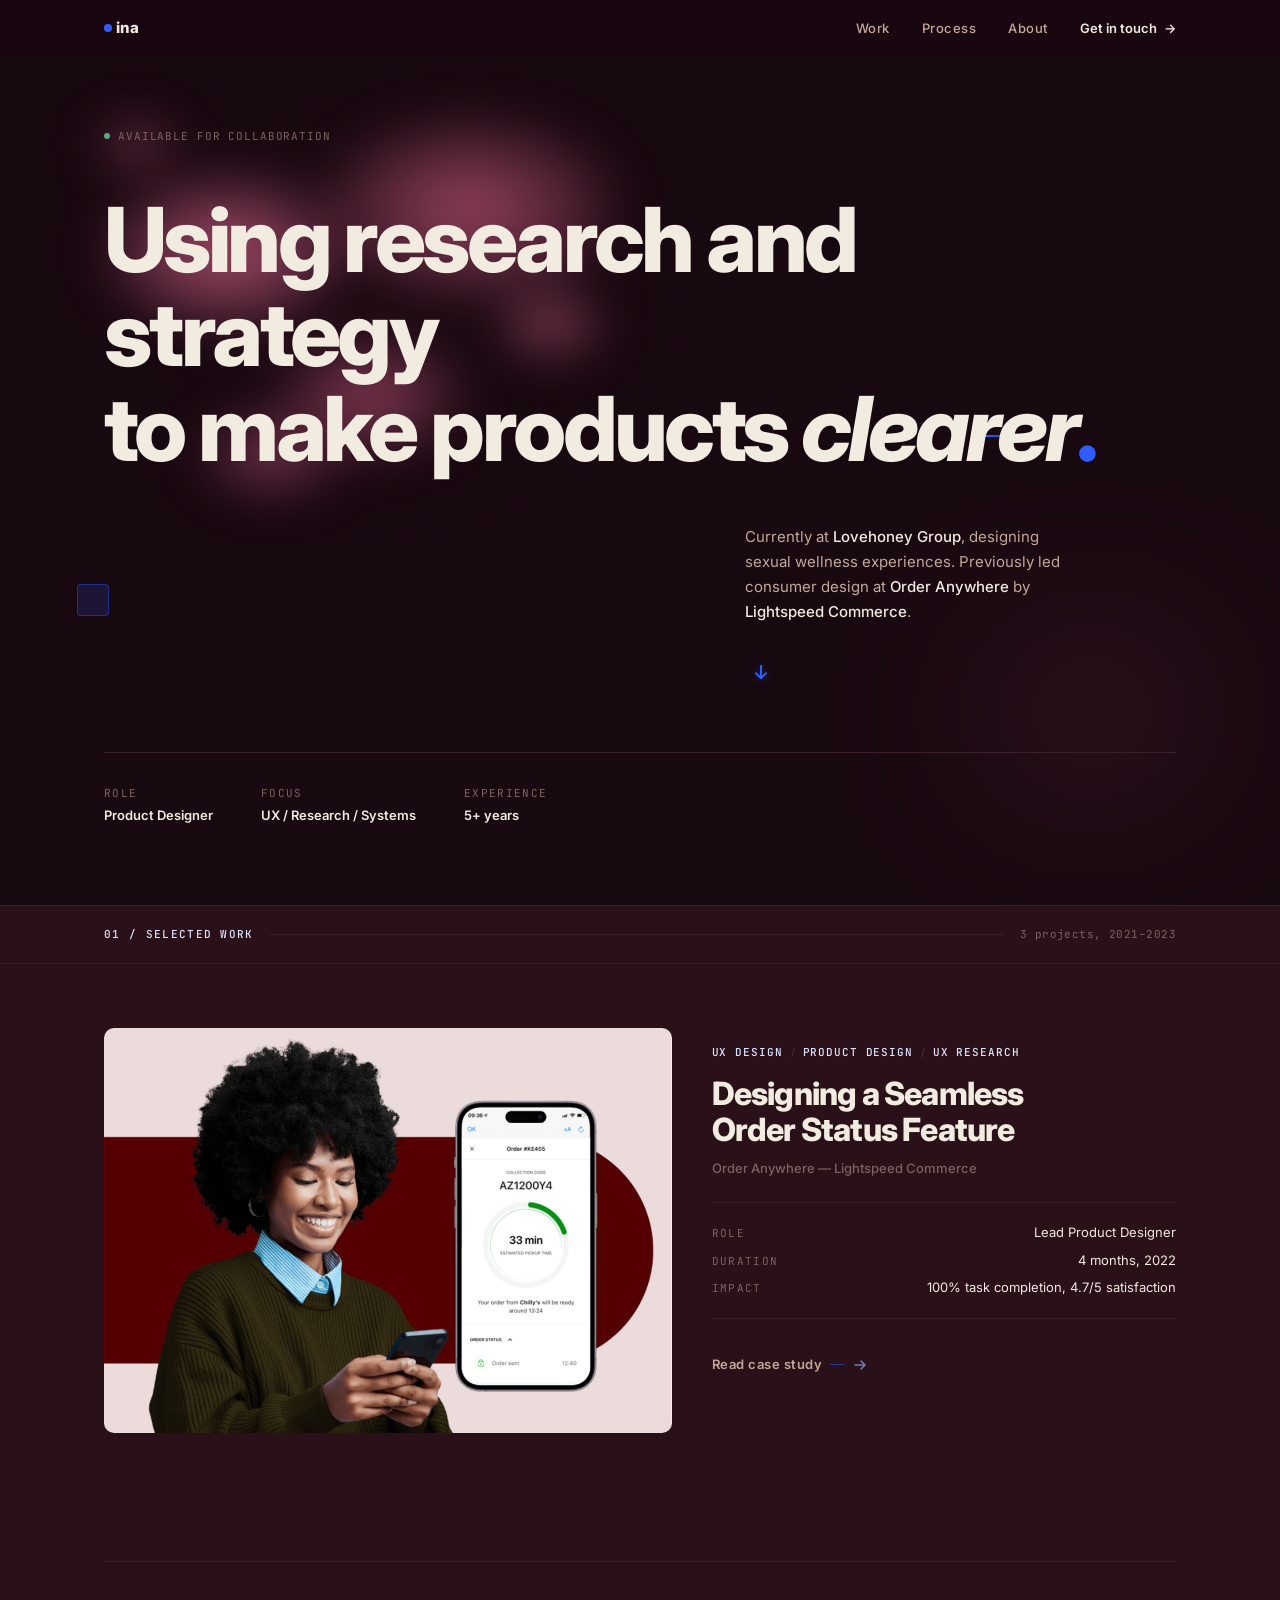
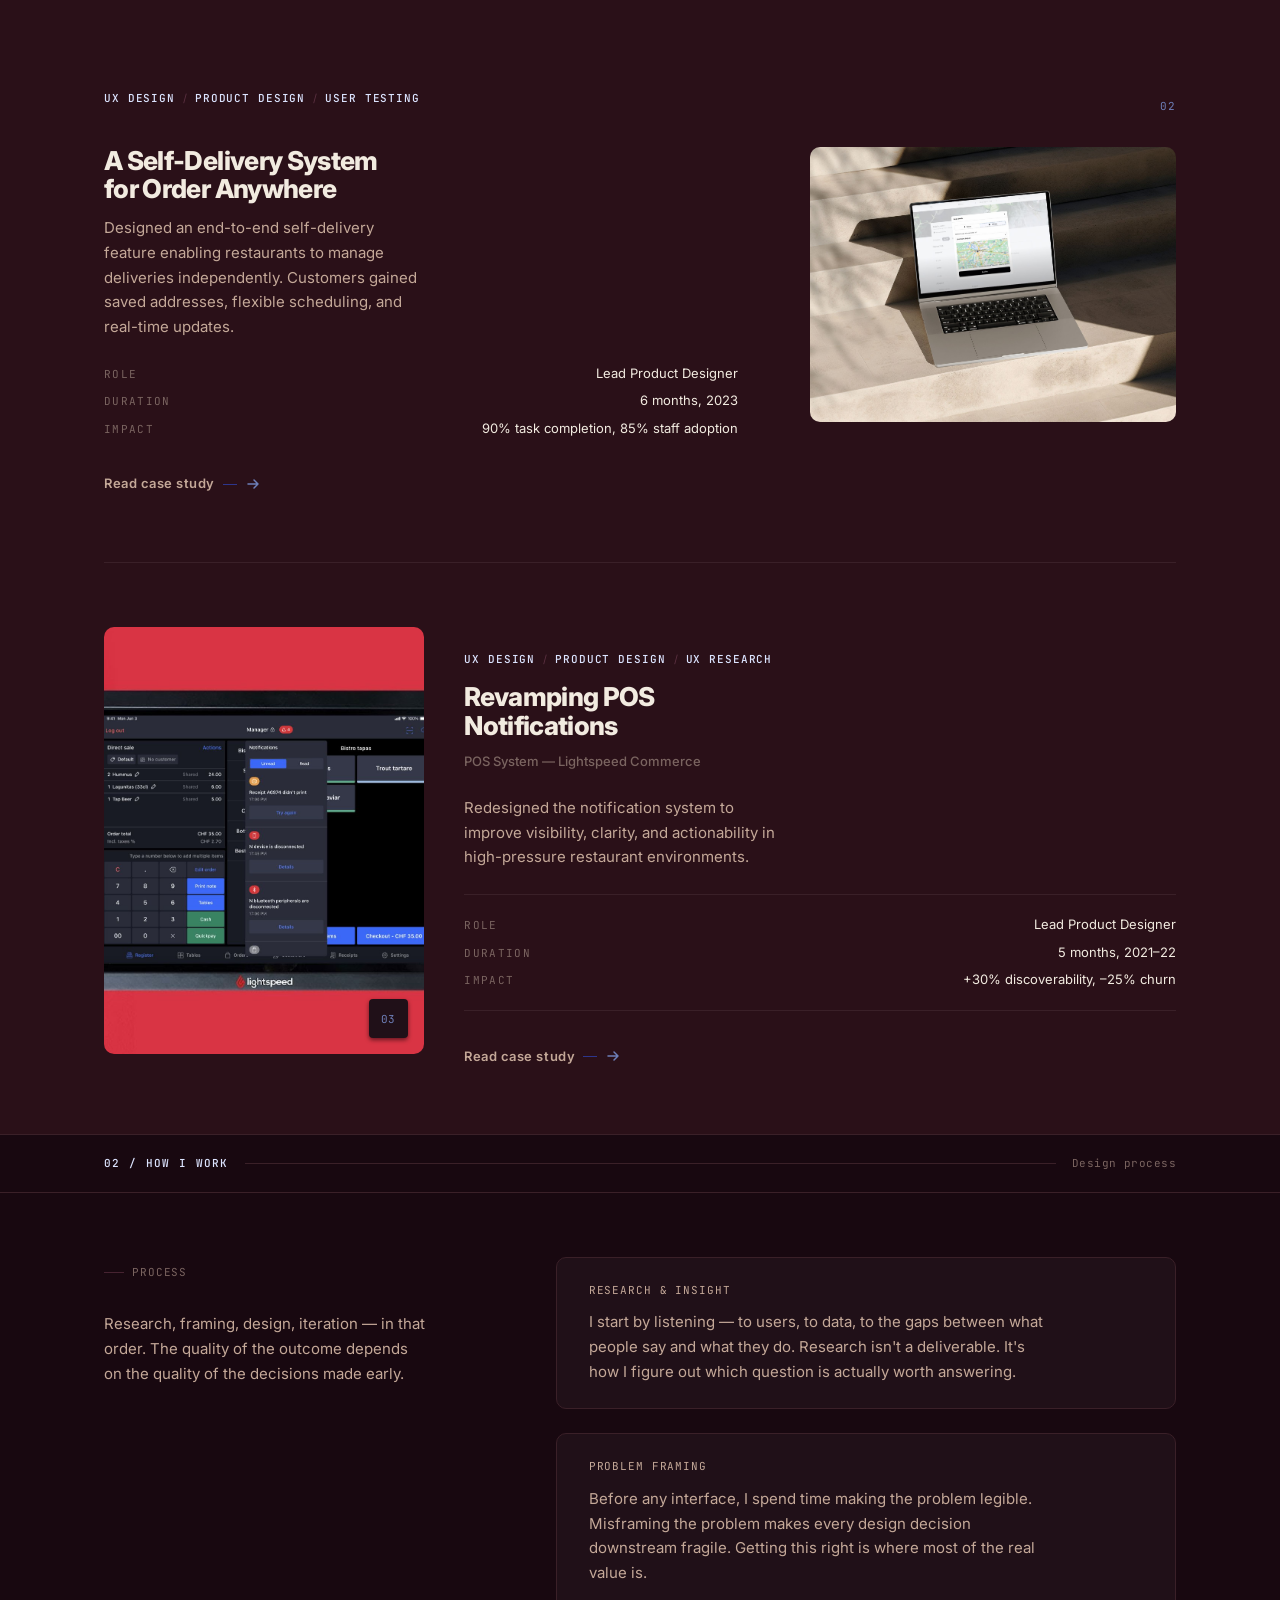
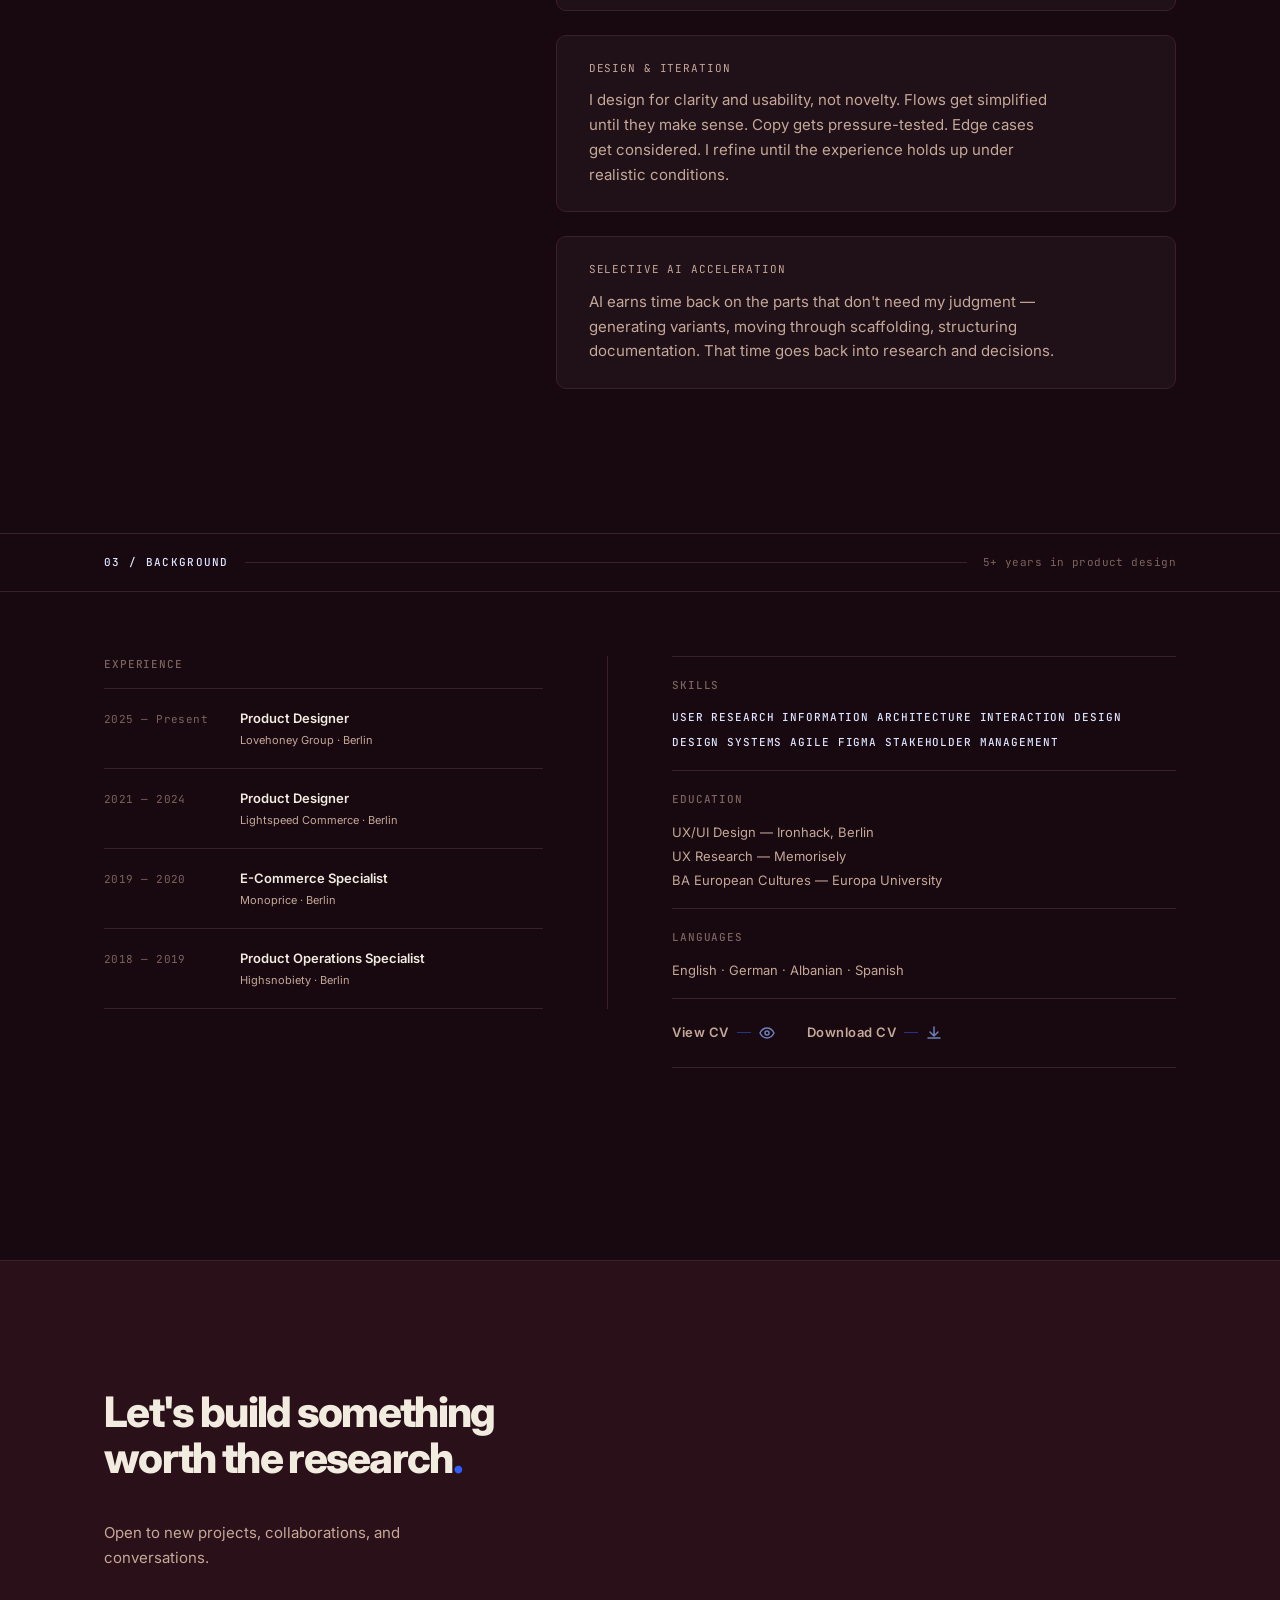
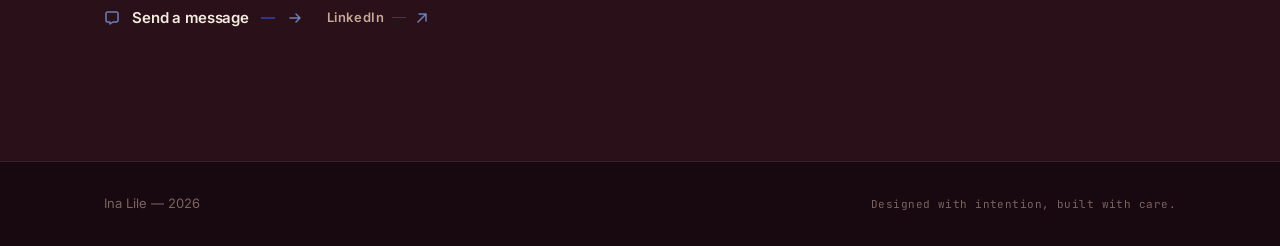
==== commit 90f2c044: "Add message bubble icon to Send a message CTA in contact section Co-Authored-By: Claude Sonnet 4.6 <" ====
--- a/index.html
+++ b/index.html
@@ -1058,6 +1058,7 @@
         <p class="contact__desc">Open to new projects, collaborations, and conversations.</p>
         <div class="contact__actions">
           <button class="cta-read cta-read--lg" id="contactOpenDrawer" type="button">
+            <svg width="16" height="16" viewBox="0 0 16 16" fill="none" aria-hidden="true"><path d="M2 3.5A1.5 1.5 0 0 1 3.5 2h9A1.5 1.5 0 0 1 14 3.5v7A1.5 1.5 0 0 1 12.5 12H9l-3 2v-2H3.5A1.5 1.5 0 0 1 2 10.5v-7z" stroke="currentColor" stroke-width="1.5" stroke-linejoin="round"/></svg>
             <span>Send a message</span>
             <span class="cta-read__rule" aria-hidden="true"></span>
             <svg width="16" height="16" viewBox="0 0 16 16" fill="none" aria-hidden="true"><path d="M3 8h10M9 4l4 4-4 4" stroke="currentColor" stroke-width="1.5" stroke-linecap="round" stroke-linejoin="round"/></svg>
--- a/css/design-system.css
+++ b/css/design-system.css
@@ -288,6 +288,8 @@
   margin: 0 auto;
   padding-left: var(--container-padding);
   padding-right: var(--container-padding);
+  position: relative;
+  z-index: 1;
 }
 
 /* --- Text Utilities --- */
--- a/css/animations.css
+++ b/css/animations.css
@@ -203,6 +203,7 @@
   --py: 0px;
   translate: var(--px) var(--py);
 }
+
 
 .floater--visible {
   opacity: 1;
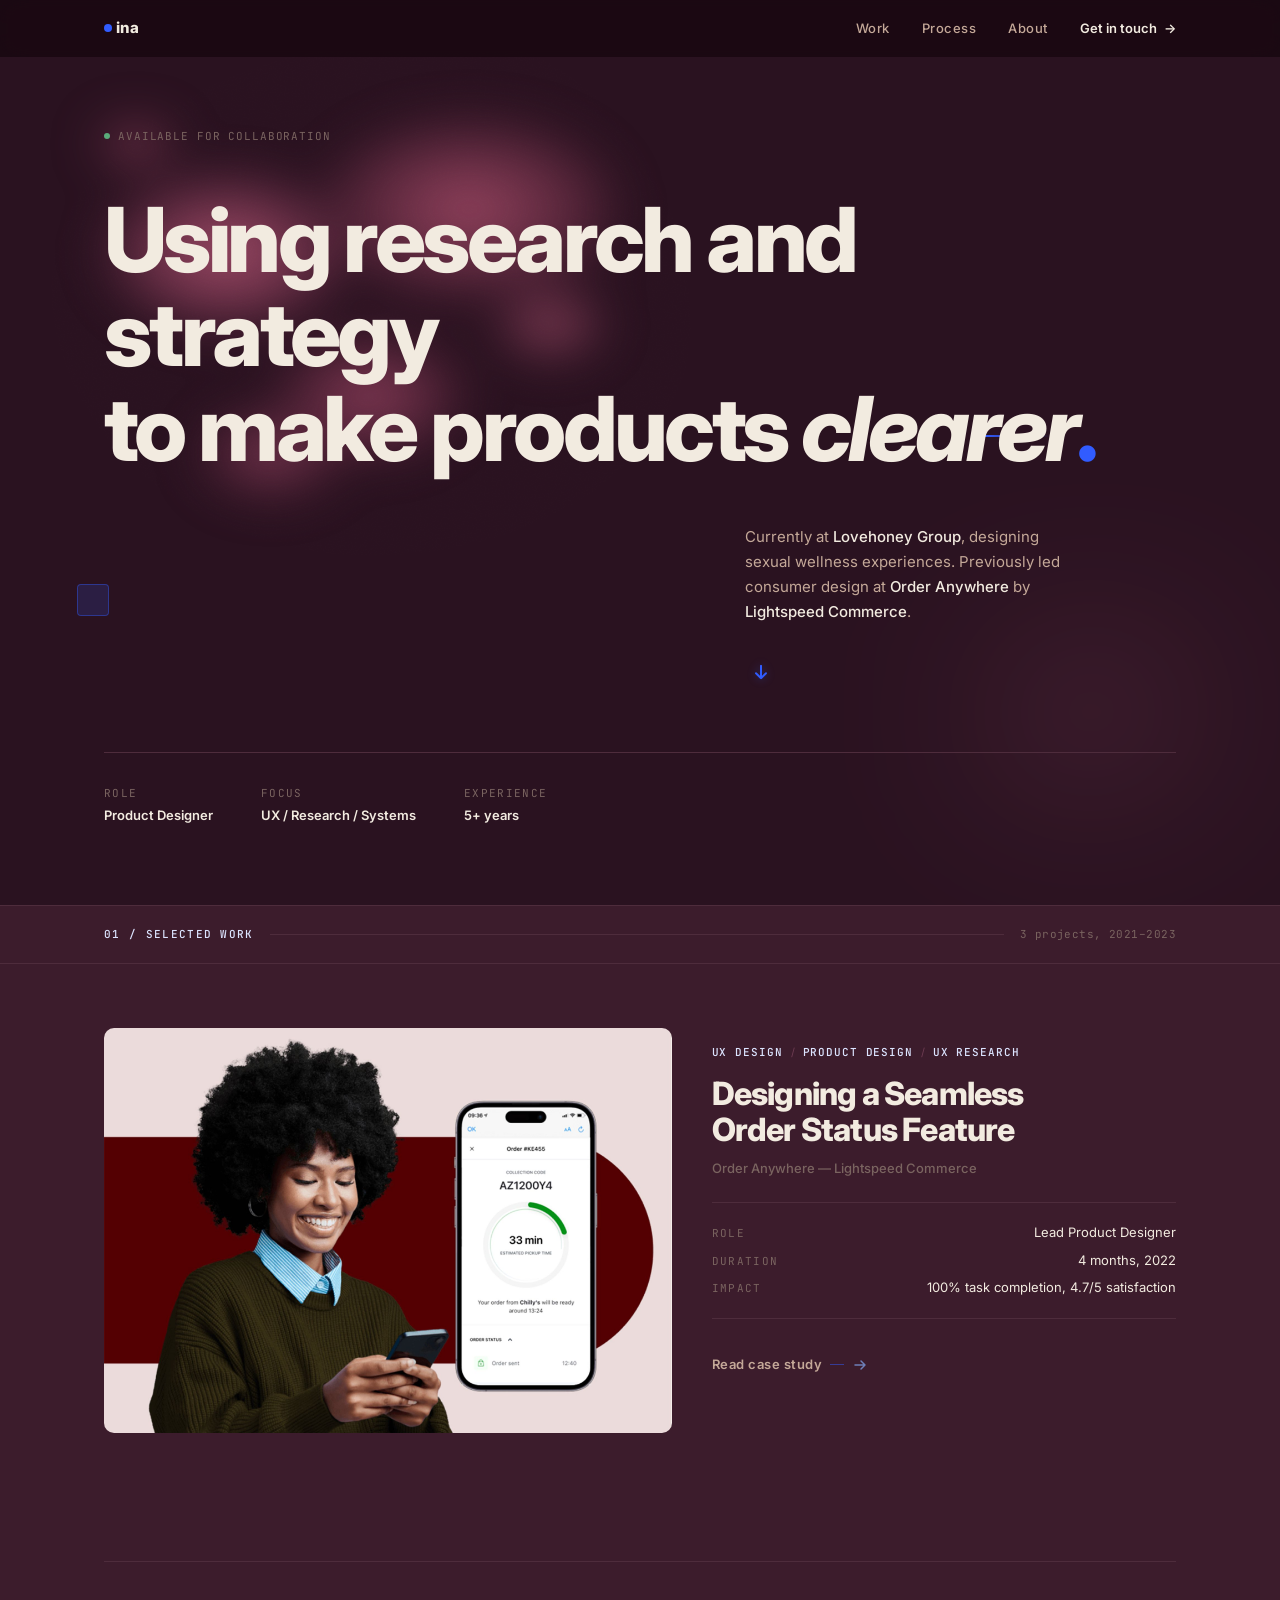
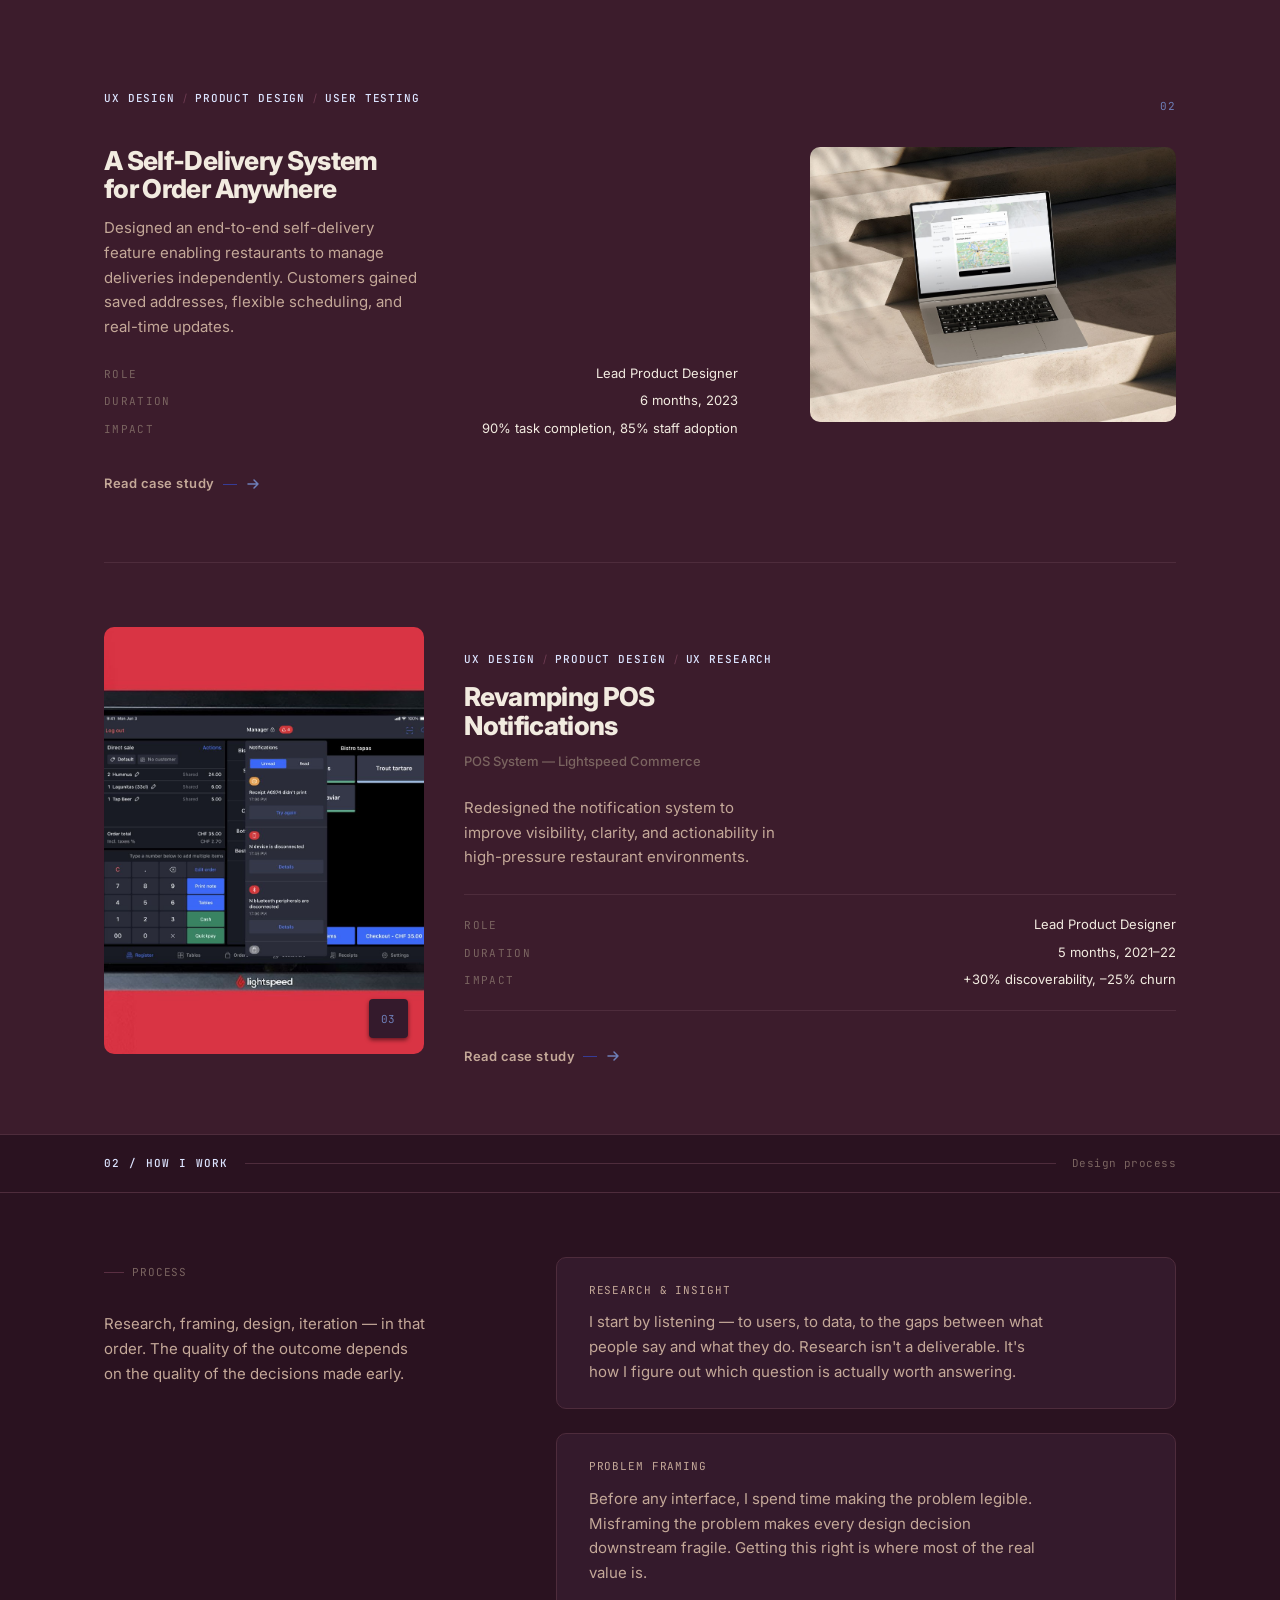
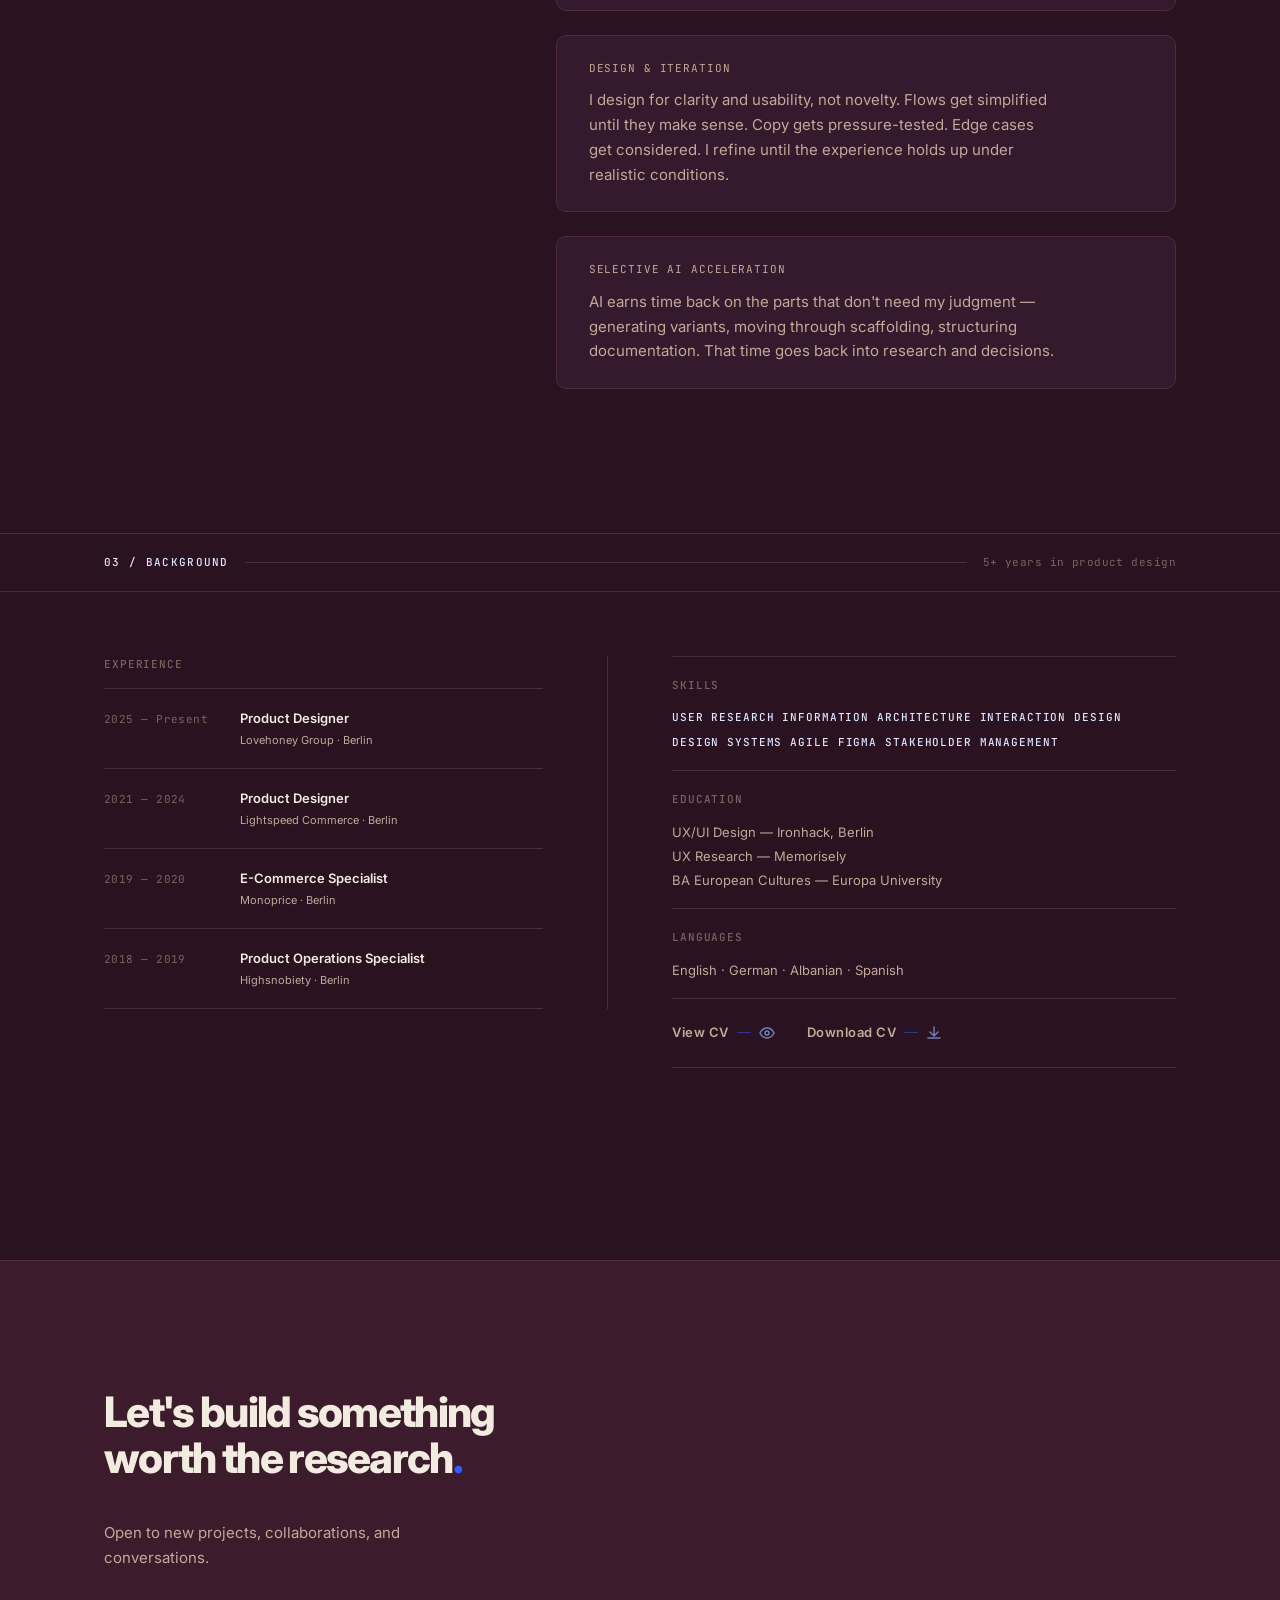
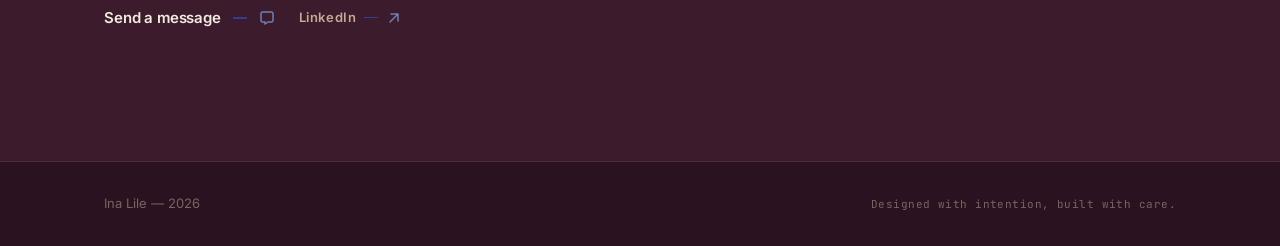
==== commit 51b6bc63: "Lighten portfolio palette ~8pt; fix Send a message icon position - Shift all canvas/surface/line tok" ====
--- a/index.html
+++ b/index.html
@@ -1058,10 +1058,9 @@
         <p class="contact__desc">Open to new projects, collaborations, and conversations.</p>
         <div class="contact__actions">
           <button class="cta-read cta-read--lg" id="contactOpenDrawer" type="button">
-            <svg width="16" height="16" viewBox="0 0 16 16" fill="none" aria-hidden="true"><path d="M2 3.5A1.5 1.5 0 0 1 3.5 2h9A1.5 1.5 0 0 1 14 3.5v7A1.5 1.5 0 0 1 12.5 12H9l-3 2v-2H3.5A1.5 1.5 0 0 1 2 10.5v-7z" stroke="currentColor" stroke-width="1.5" stroke-linejoin="round"/></svg>
             <span>Send a message</span>
             <span class="cta-read__rule" aria-hidden="true"></span>
-            <svg width="16" height="16" viewBox="0 0 16 16" fill="none" aria-hidden="true"><path d="M3 8h10M9 4l4 4-4 4" stroke="currentColor" stroke-width="1.5" stroke-linecap="round" stroke-linejoin="round"/></svg>
+            <svg width="16" height="16" viewBox="0 0 16 16" fill="none" aria-hidden="true"><path d="M2 3.5A1.5 1.5 0 0 1 3.5 2h9A1.5 1.5 0 0 1 14 3.5v7A1.5 1.5 0 0 1 12.5 12H9l-3 2v-2H3.5A1.5 1.5 0 0 1 2 10.5v-7z" stroke="currentColor" stroke-width="1.5" stroke-linejoin="round"/></svg>
           </button>
           <a href="https://linkedin.com/in/inalile/" target="_blank" rel="noopener" class="cta-read">
             <span>LinkedIn</span>
--- a/css/design-system.css
+++ b/css/design-system.css
@@ -4,18 +4,18 @@
 
 :root {
   /* --- Editorial Palette: Burgundy / Wine --- */
-  --canvas:         #180810;
-  --surface-1:      #2A1018;
-  --surface-2:      #3A1820;
-  --surface-inset:  #0F0508;
+  --canvas:         #2A1220;
+  --surface-1:      #3C1C2C;
+  --surface-2:      #4C2238;
+  --surface-inset:  #1E0C14;
 
   --text-primary:   #F2EBE0;
   --text-secondary: #C4A898;
   --text-tertiary:  #7A6460;
-  --text-inverse:   #180810;
-
-  --line-subtle:    #3A2028;
-  --line-strong:    #5A3040;
+  --text-inverse:   #2A1220;
+
+  --line-subtle:    #4E2C3C;
+  --line-strong:    #6E3C52;
 
   /* --- Accent Family: Cobalt / Royal Blue --- */
   --accent-vivid:   #315CFF;
@@ -46,13 +46,13 @@
   --counter-accent: #8E3F5D;
 
   /* --- Cool Counterbalance --- */
-  --ink:            #0F0508;
-  --ink-muted:      #2A1020;
+  --ink:            #1E0C14;
+  --ink-muted:      #3C1C30;
 
   /* --- Semantic Surfaces --- */
   --bg-canvas:      var(--canvas);
   --bg-surface:     var(--surface-1);
-  --bg-elevated:    #201018;
+  --bg-elevated:    #341A2C;
   --bg-inset:       var(--surface-inset);
   --color-success:  #5AAB7A;
 
@@ -194,18 +194,18 @@
 /* --- Deeper wine in true dark mode --- */
 @media (prefers-color-scheme: dark) {
   :root {
-    --bg-canvas:      #100608;
-    --bg-surface:     #1C0C14;
-    --bg-elevated:    #180A10;
-    --bg-inset:       #080206;
-
-    --line-subtle:    #2E1820;
-    --line-strong:    #481E2A;
-
-    --canvas:         #100608;
-    --surface-1:      #1C0C14;
-    --surface-2:      #2E1820;
-    --surface-inset:  #080206;
+    --bg-canvas:      #220E18;
+    --bg-surface:     #2E1624;
+    --bg-elevated:    #2A1220;
+    --bg-inset:       #160810;
+
+    --line-subtle:    #422430;
+    --line-strong:    #5C2A3C;
+
+    --canvas:         #220E18;
+    --surface-1:      #2E1624;
+    --surface-2:      #422430;
+    --surface-inset:  #160810;
 
     --shadow-xs:  0 1px 2px rgba(5, 0, 3, 0.65);
     --shadow-sm:  0 2px 4px rgba(5, 0, 3, 0.70);
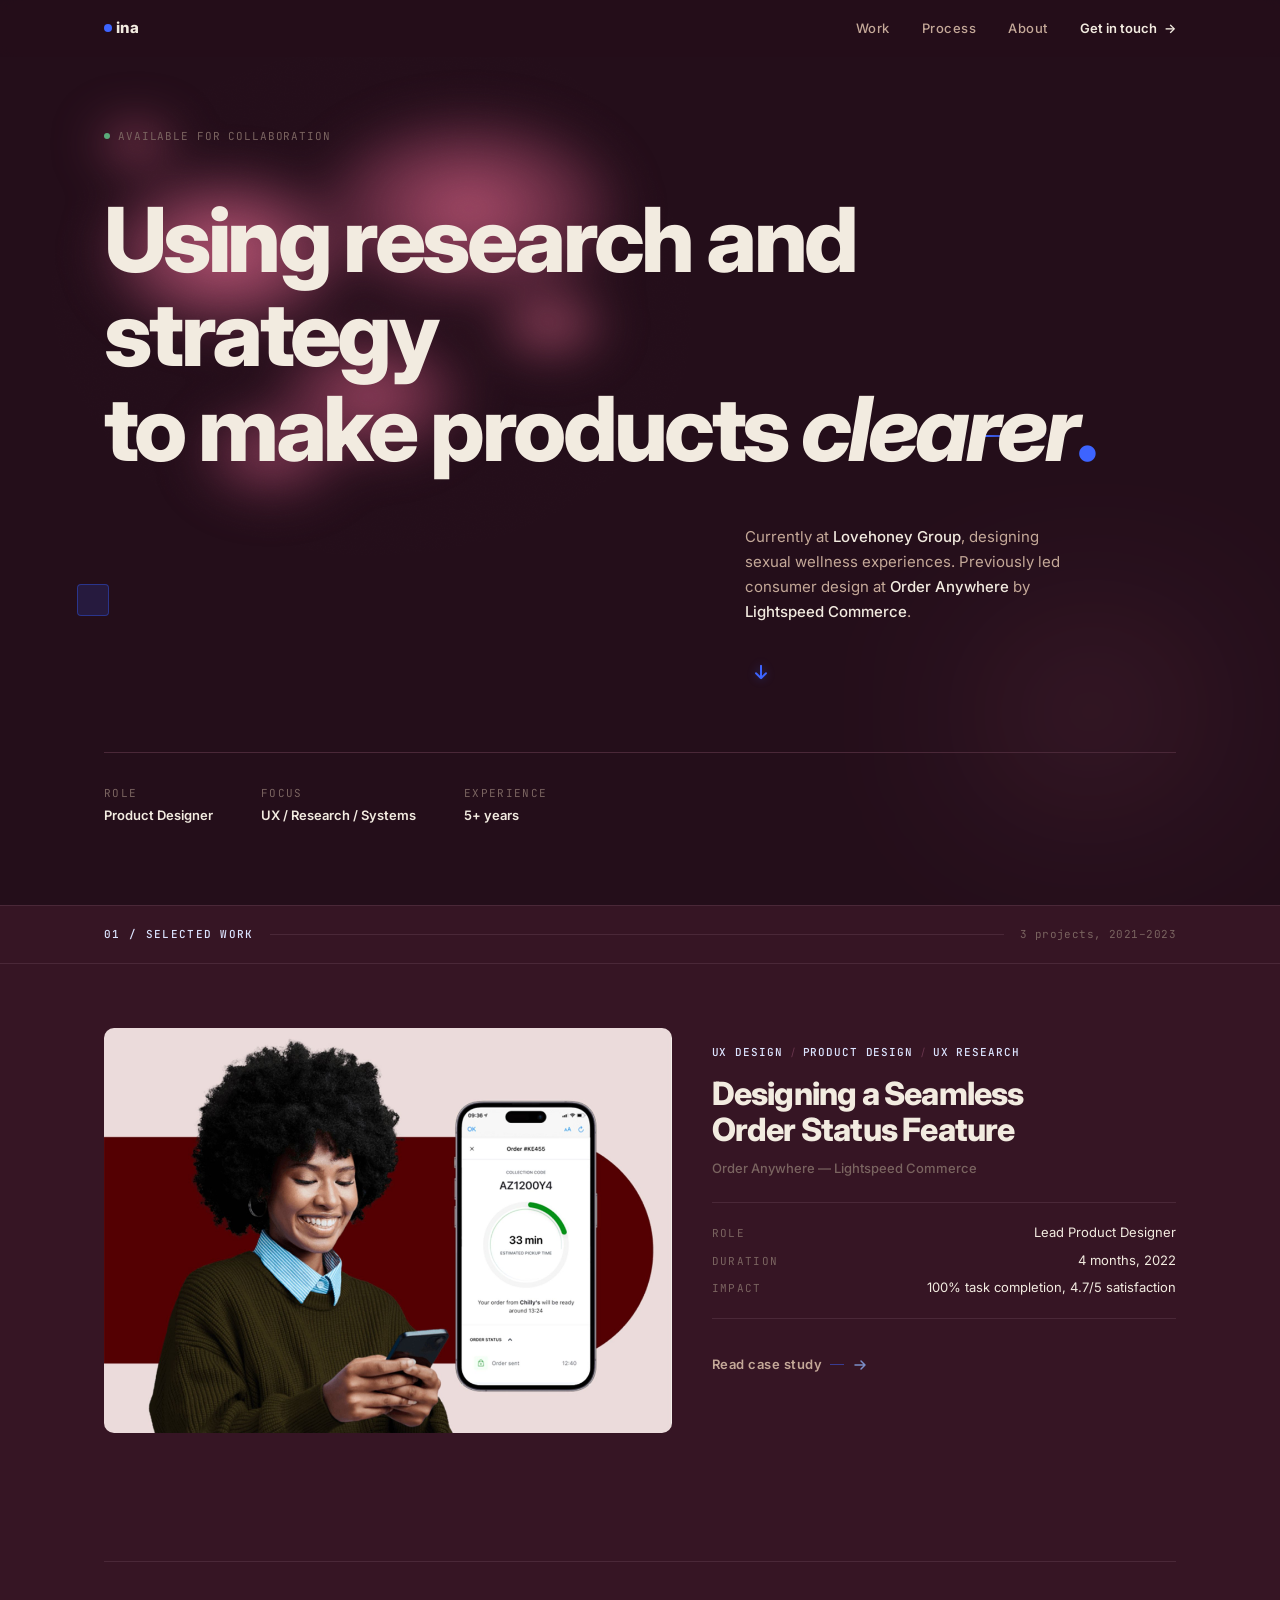
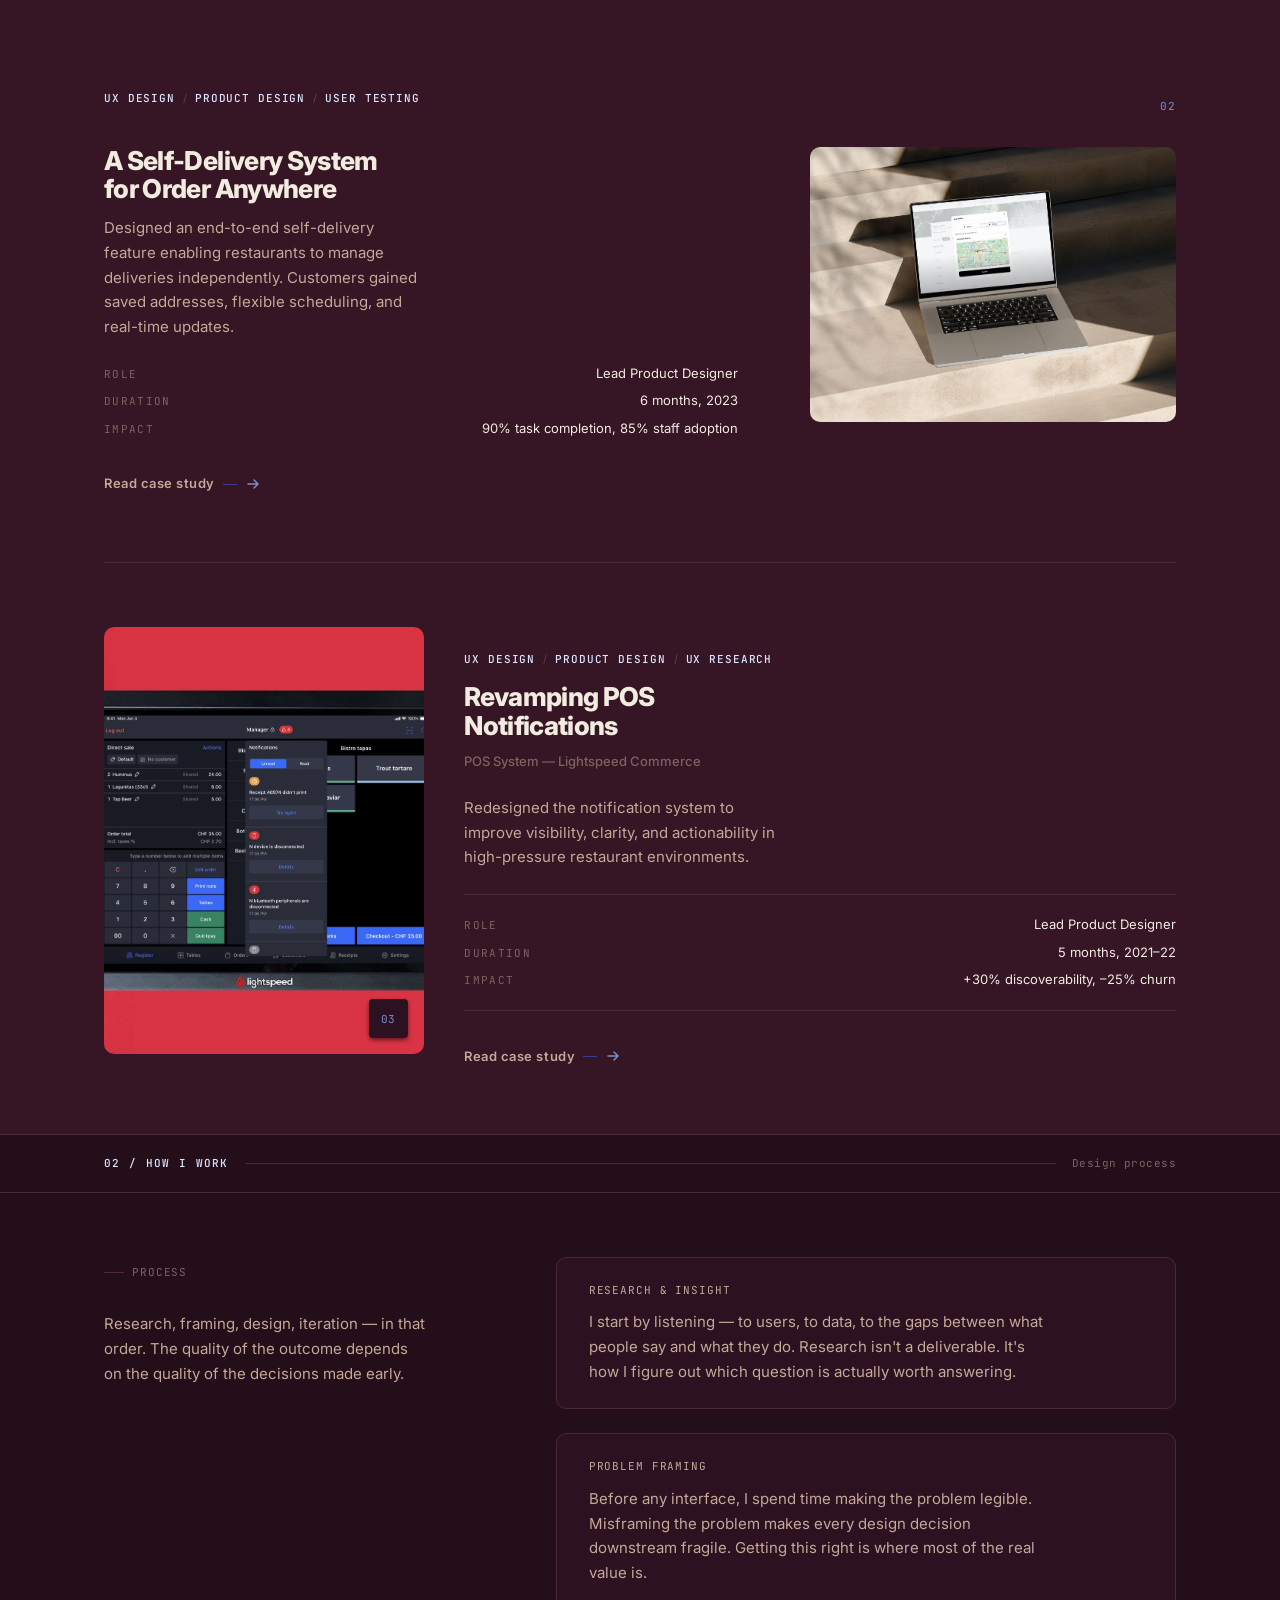
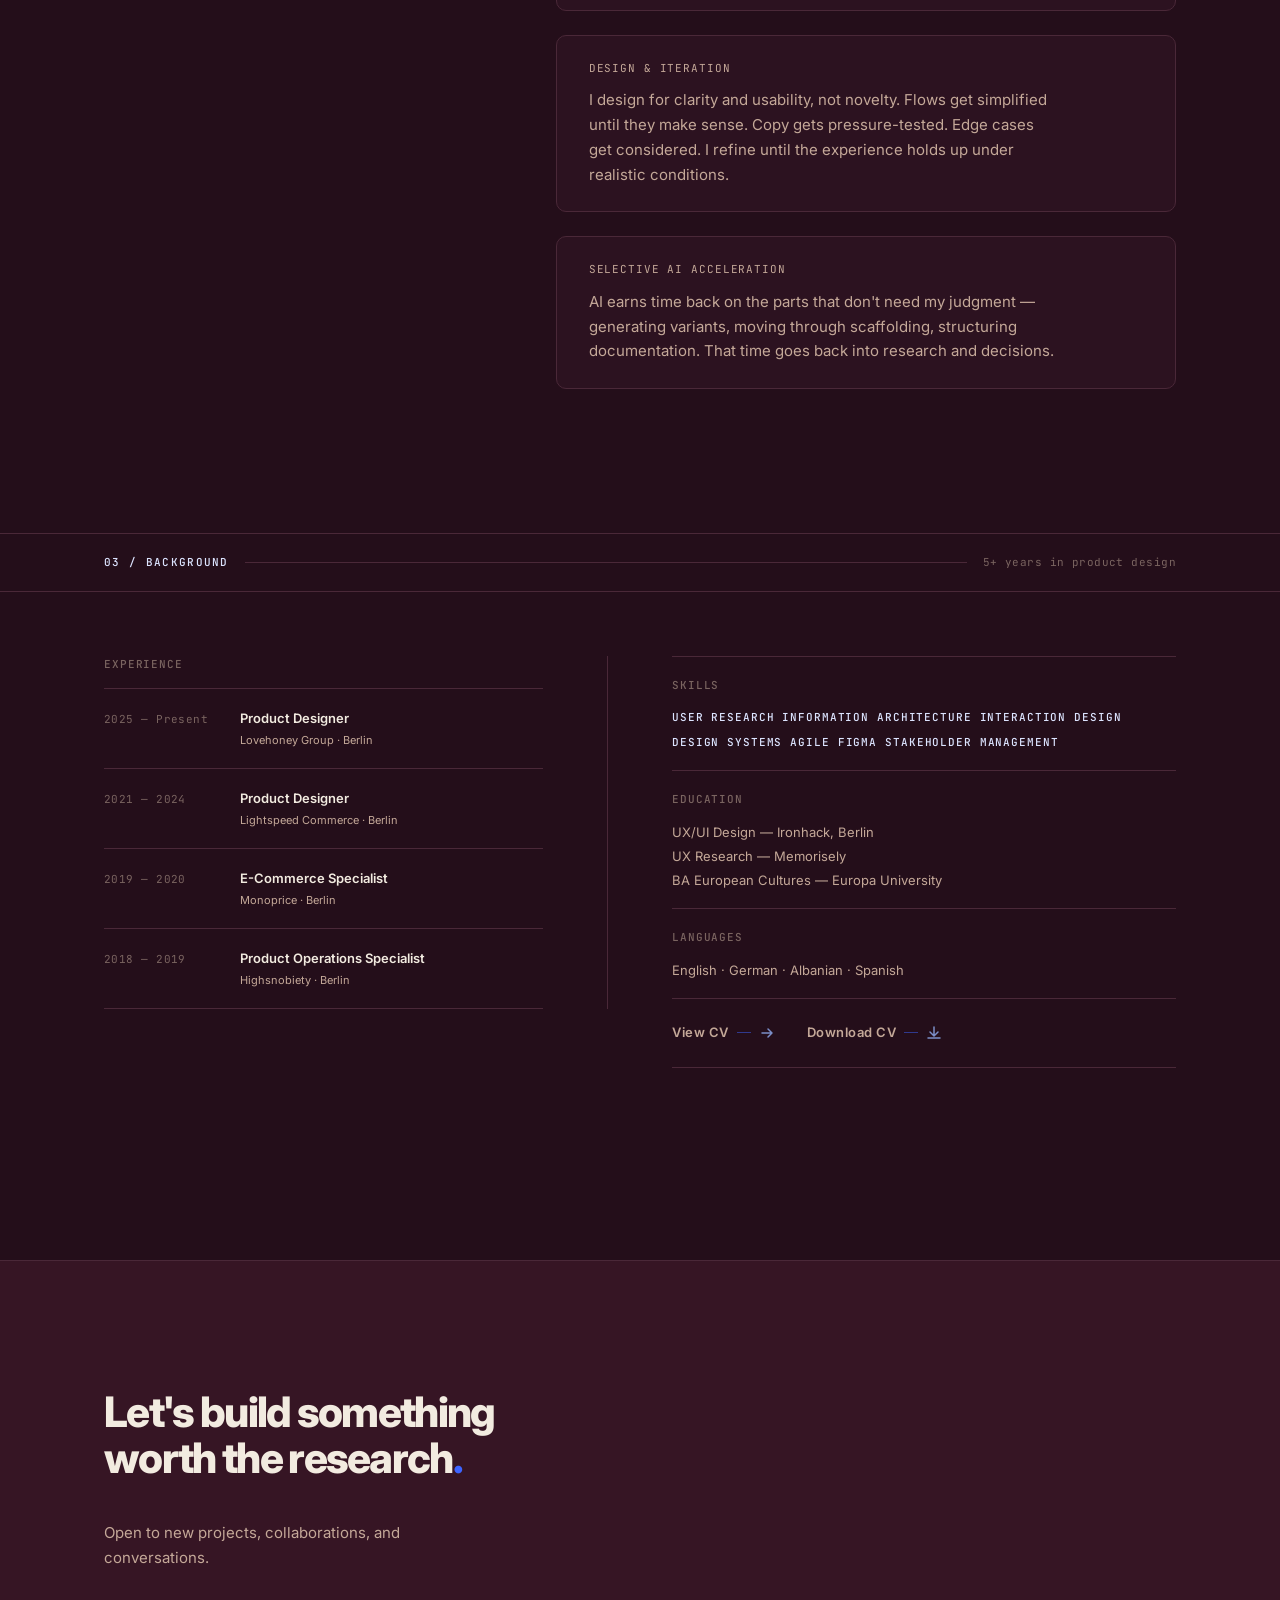
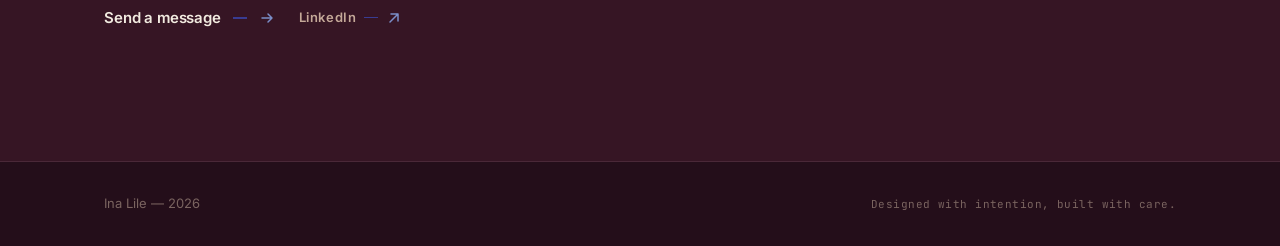
==== commit d01984c6: "Brighten color palette, update resume, fix icons - Lift wine/burgundy backgrounds ~5pt lighter, keep" ====
--- a/index.html
+++ b/index.html
@@ -1024,12 +1024,9 @@
             <button class="cta-read" data-case="cv" type="button">
               <span>View CV</span>
               <span class="cta-read__rule" aria-hidden="true"></span>
-              <svg width="16" height="16" viewBox="0 0 16 16" fill="none" aria-hidden="true">
-                <path d="M1 8C1 8 3.5 3 8 3s7 5 7 5-2.5 5-7 5-7-5-7-5z" stroke="currentColor" stroke-width="1.5" stroke-linejoin="round"/>
-                <circle cx="8" cy="8" r="2" stroke="currentColor" stroke-width="1.5"/>
-              </svg>
+              <svg width="16" height="16" viewBox="0 0 16 16" fill="none" aria-hidden="true"><path d="M3 8h10M9 4l4 4-4 4" stroke="currentColor" stroke-width="1.5" stroke-linecap="round" stroke-linejoin="round"/></svg>
             </button>
-            <a href="assets/resume.pdf" download="Ina-Lile-Resume.pdf" class="cta-read">
+            <a href="assets/resume.pdf" download="Resume-Ina-Lile.pdf" class="cta-read">
               <span>Download CV</span>
               <span class="cta-read__rule" aria-hidden="true"></span>
               <svg width="16" height="16" viewBox="0 0 16 16" fill="none" aria-hidden="true">
@@ -1060,7 +1057,7 @@
           <button class="cta-read cta-read--lg" id="contactOpenDrawer" type="button">
             <span>Send a message</span>
             <span class="cta-read__rule" aria-hidden="true"></span>
-            <svg width="16" height="16" viewBox="0 0 16 16" fill="none" aria-hidden="true"><path d="M2 3.5A1.5 1.5 0 0 1 3.5 2h9A1.5 1.5 0 0 1 14 3.5v7A1.5 1.5 0 0 1 12.5 12H9l-3 2v-2H3.5A1.5 1.5 0 0 1 2 10.5v-7z" stroke="currentColor" stroke-width="1.5" stroke-linejoin="round"/></svg>
+            <svg width="16" height="16" viewBox="0 0 16 16" fill="none" aria-hidden="true"><path d="M3 8h10M9 4l4 4-4 4" stroke="currentColor" stroke-width="1.5" stroke-linecap="round" stroke-linejoin="round"/></svg>
           </button>
           <a href="https://linkedin.com/in/inalile/" target="_blank" rel="noopener" class="cta-read">
             <span>LinkedIn</span>
@@ -1081,7 +1078,7 @@
       <button class="modal__close" aria-label="Close">
         <svg width="24" height="24" viewBox="0 0 24 24" fill="none"><path d="M18 6L6 18M6 6l12 12" stroke="currentColor" stroke-width="2" stroke-linecap="round"/></svg>
       </button>
-      <iframe src="resume.html" title="Ina Lile — CV" class="modal__cv-frame" loading="lazy"></iframe>
+      <iframe src="assets/resume.pdf" title="Ina Lile — CV" class="modal__cv-frame" loading="lazy"></iframe>
     </div>
   </div>
 
--- a/css/design-system.css
+++ b/css/design-system.css
@@ -4,55 +4,50 @@
 
 :root {
   /* --- Editorial Palette: Burgundy / Wine --- */
-  --canvas:         #2A1220;
-  --surface-1:      #3C1C2C;
-  --surface-2:      #4C2238;
-  --surface-inset:  #1E0C14;
+  --canvas:         #240E1A;
+  --surface-1:      #361524;
+  --surface-2:      #481C2E;
+  --surface-inset:  #180B12;
 
   --text-primary:   #F2EBE0;
   --text-secondary: #C4A898;
   --text-tertiary:  #7A6460;
-  --text-inverse:   #2A1220;
-
-  --line-subtle:    #4E2C3C;
-  --line-strong:    #6E3C52;
+  --text-inverse:   #180810;
+
+  --line-subtle:    #4A2838;
+  --line-strong:    #6A364E;
 
   /* --- Accent Family: Cobalt / Royal Blue --- */
-  --accent-vivid:   #315CFF;
-  --accent-strong:  #243FAE;
+  --accent-vivid:   #3D64FF;
+  --accent-strong:  #2E50CC;
   --accent-deep:    #DCE4FF;
-  --accent-soft:    #0D1535;
-  --accent-muted:   #6E7FB8;
-
-  /* --- Gold accents (elegance, warmth) --- */
-  --gold:           #C9A84C;
-  --gold-dim:       rgba(201, 168, 76, 0.12);
-  --gold-muted:     rgba(201, 168, 76, 0.5);
+  --accent-soft:    #101A42;
+  --accent-muted:   #7B8EC8;
 
   /* --- Warm accent: mulberry / mineral red (secondary, non-destructive) --- */
-  --blush:          #A14C68;
-  --blush-dim:      rgba(161, 76, 104, 0.12);
-  --warm-muted:     #B76A7F;
+  --blush:          #BE5878;
+  --blush-dim:      rgba(190, 88, 120, 0.12);
+  --warm-muted:     #CC788E;
 
   /* --- Deep warm (darker mulberry, for hover/depth) --- */
-  --crimson:        #8E3F5D;
-  --crimson-dim:    rgba(142, 63, 93, 0.12);
-  --crimson-glow:   rgba(142, 63, 93, 0.07);
+  --crimson:        #A84A6C;
+  --crimson-dim:    rgba(168, 74, 108, 0.12);
+  --crimson-glow:   rgba(168, 74, 108, 0.07);
 
   /* --- Cream --- */
   --cream:          #F2EBE0;
 
   /* --- Counter-accent: deep mulberry --- */
-  --counter-accent: #8E3F5D;
+  --counter-accent: #A84A6C;
 
   /* --- Cool Counterbalance --- */
-  --ink:            #1E0C14;
-  --ink-muted:      #3C1C30;
+  --ink:            #0F0508;
+  --ink-muted:      #240E1A;
 
   /* --- Semantic Surfaces --- */
   --bg-canvas:      var(--canvas);
   --bg-surface:     var(--surface-1);
-  --bg-elevated:    #341A2C;
+  --bg-elevated:    #2C1220;
   --bg-inset:       var(--surface-inset);
   --color-success:  #5AAB7A;
 
@@ -163,7 +158,7 @@
   --color-pink-300:    var(--blush);
   --color-pink-200:    var(--blush-dim);
   --color-pink-100:    var(--blush-dim);
-  --color-pink-50:     rgba(161, 76, 104, 0.05);
+  --color-pink-50:     rgba(190, 88, 120, 0.05);
   --color-pink-600:    var(--crimson);
   --color-pink-700:    var(--crimson);
   --color-blue-50:     var(--accent-soft);
@@ -183,9 +178,9 @@
   --color-neutral-950: var(--cream);
   --text-link:         var(--accent-deep);
   --text-accent:       var(--accent-vivid);
-  --shadow-accent:     0 4px 14px rgba(49, 92, 255, 0.22);
-  --shadow-pink:       0 4px 14px rgba(161, 76, 104, 0.15);
-  --shadow-blue:       0 4px 14px rgba(36, 63, 174, 0.20);
+  --shadow-accent:     0 4px 14px rgba(61, 100, 255, 0.25);
+  --shadow-pink:       0 4px 14px rgba(190, 88, 120, 0.18);
+  --shadow-blue:       0 4px 14px rgba(46, 80, 204, 0.22);
   --color-success:     #5AAB7A;
   --color-warning:     #D4A843;
   --color-error:       #C93838;
@@ -194,25 +189,25 @@
 /* --- Deeper wine in true dark mode --- */
 @media (prefers-color-scheme: dark) {
   :root {
-    --bg-canvas:      #220E18;
-    --bg-surface:     #2E1624;
-    --bg-elevated:    #2A1220;
-    --bg-inset:       #160810;
-
-    --line-subtle:    #422430;
-    --line-strong:    #5C2A3C;
-
-    --canvas:         #220E18;
-    --surface-1:      #2E1624;
-    --surface-2:      #422430;
-    --surface-inset:  #160810;
-
-    --shadow-xs:  0 1px 2px rgba(5, 0, 3, 0.65);
-    --shadow-sm:  0 2px 4px rgba(5, 0, 3, 0.70);
-    --shadow-md:  0 4px 12px rgba(5, 0, 3, 0.75);
-    --shadow-lg:  0 8px 24px rgba(5, 0, 3, 0.80);
-    --shadow-xl:  0 16px 40px rgba(5, 0, 3, 0.85);
-    --shadow-2xl: 0 24px 56px rgba(5, 0, 3, 0.92);
+    --bg-canvas:      #1C0C16;
+    --bg-surface:     #2A121E;
+    --bg-elevated:    #221028;
+    --bg-inset:       #120810;
+
+    --line-subtle:    #3C2030;
+    --line-strong:    #562C44;
+
+    --canvas:         #1C0C16;
+    --surface-1:      #2A121E;
+    --surface-2:      #381828;
+    --surface-inset:  #120810;
+
+    --shadow-xs:  0 1px 2px rgba(8, 2, 6, 0.65);
+    --shadow-sm:  0 2px 4px rgba(8, 2, 6, 0.70);
+    --shadow-md:  0 4px 12px rgba(8, 2, 6, 0.75);
+    --shadow-lg:  0 8px 24px rgba(8, 2, 6, 0.80);
+    --shadow-xl:  0 16px 40px rgba(8, 2, 6, 0.85);
+    --shadow-2xl: 0 24px 56px rgba(8, 2, 6, 0.92);
   }
 }
 
--- a/css/components.css
+++ b/css/components.css
@@ -9,7 +9,7 @@
   left: 0;
   right: 0;
   z-index: var(--z-sticky);
-  background: rgba(24, 8, 16, 0.88);
+  background: rgba(36, 14, 26, 0.88);
   backdrop-filter: blur(14px) saturate(160%);
   -webkit-backdrop-filter: blur(14px) saturate(160%);
   border-bottom: 1px solid transparent;
@@ -18,7 +18,7 @@
 
 @media (prefers-color-scheme: dark) {
   .nav {
-    background: rgba(16, 6, 8, 0.9);
+    background: rgba(28, 12, 22, 0.9);
   }
 }
 
--- a/css/layout.css
+++ b/css/layout.css
@@ -9,7 +9,7 @@
   position: relative;
   overflow: hidden;
   /* isolation: isolate creates a compositing group with an opaque backdrop.
-     background-color provides that opaque backdrop (#180810).
+     background-color provides that opaque backdrop (#240E1A).
      Without both, mix-blend-mode: screen inside has nothing to blend against
      and the effect is invisible. */
   isolation: isolate;
@@ -29,28 +29,28 @@
   border-radius: 58% 42% 52% 48% / 44% 58% 42% 56%;
   background:
     radial-gradient(ellipse 22% 18% at 28% 40%,
-      rgba(161, 76, 104, 1.00)  0%,
-      rgba(142, 63, 93,  0.52)  45%,
+      rgba(190, 88, 120, 1.00)  0%,
+      rgba(168, 74, 108, 0.52)  45%,
       transparent               68%),
     radial-gradient(ellipse 26% 20% at 55% 34%,
-      rgba(155, 70, 98,  0.95)  0%,
-      rgba(135, 58, 86,  0.44)  48%,
+      rgba(182, 82, 114, 0.95)  0%,
+      rgba(160, 68, 102, 0.44)  48%,
       transparent               70%),
     radial-gradient(ellipse 18% 15% at 44% 60%,
-      rgba(148, 65, 95,  0.88)  0%,
-      rgba(128, 54, 82,  0.38)  45%,
+      rgba(176, 78, 110, 0.88)  0%,
+      rgba(154, 64, 98,  0.38)  45%,
       transparent               66%),
     radial-gradient(ellipse 15% 12% at 33% 68%,
-      rgba(142, 63, 93,  0.82)  0%,
-      rgba(122, 52, 78,  0.32)  42%,
+      rgba(168, 74, 108, 0.82)  0%,
+      rgba(146, 62, 94,  0.32)  42%,
       transparent               62%),
     radial-gradient(ellipse 12% 10% at 64% 50%,
-      rgba(161, 76, 104, 0.78)  0%,
-      rgba(138, 62, 92,  0.28)  44%,
+      rgba(190, 88, 120, 0.78)  0%,
+      rgba(164, 72, 104, 0.28)  44%,
       transparent               60%),
     radial-gradient(ellipse 10% 8%  at 18% 25%,
-      rgba(148, 65, 95,  0.72)  0%,
-      rgba(125, 54, 80,  0.22)  40%,
+      rgba(176, 78, 110, 0.72)  0%,
+      rgba(152, 64, 96,  0.22)  40%,
       transparent               58%);
   filter: blur(22px);
   pointer-events: none;
@@ -629,7 +629,7 @@
 
 .workflow__pillar:hover {
   border-color: var(--line-strong);
-  box-shadow: 0 4px 20px rgba(49, 92, 255, 0.06);
+  box-shadow: 0 4px 20px rgba(77, 112, 255, 0.08);
 }
 
 .workflow__pillar-label {
@@ -990,7 +990,7 @@
 
 .contact__input:focus {
   border-color: var(--accent-vivid);
-  box-shadow: 0 0 0 3px rgba(49, 92, 255, 0.12);
+  box-shadow: 0 0 0 3px rgba(77, 112, 255, 0.16);
 }
 
 .contact__textarea {
@@ -1021,8 +1021,8 @@
 }
 
 .contact__submit:hover {
-  background: #1f47e0;
-  box-shadow: 0 4px 16px rgba(49, 92, 255, 0.28);
+  background: var(--accent-strong);
+  box-shadow: var(--shadow-accent);
   transform: translateY(-1px);
 }
 
